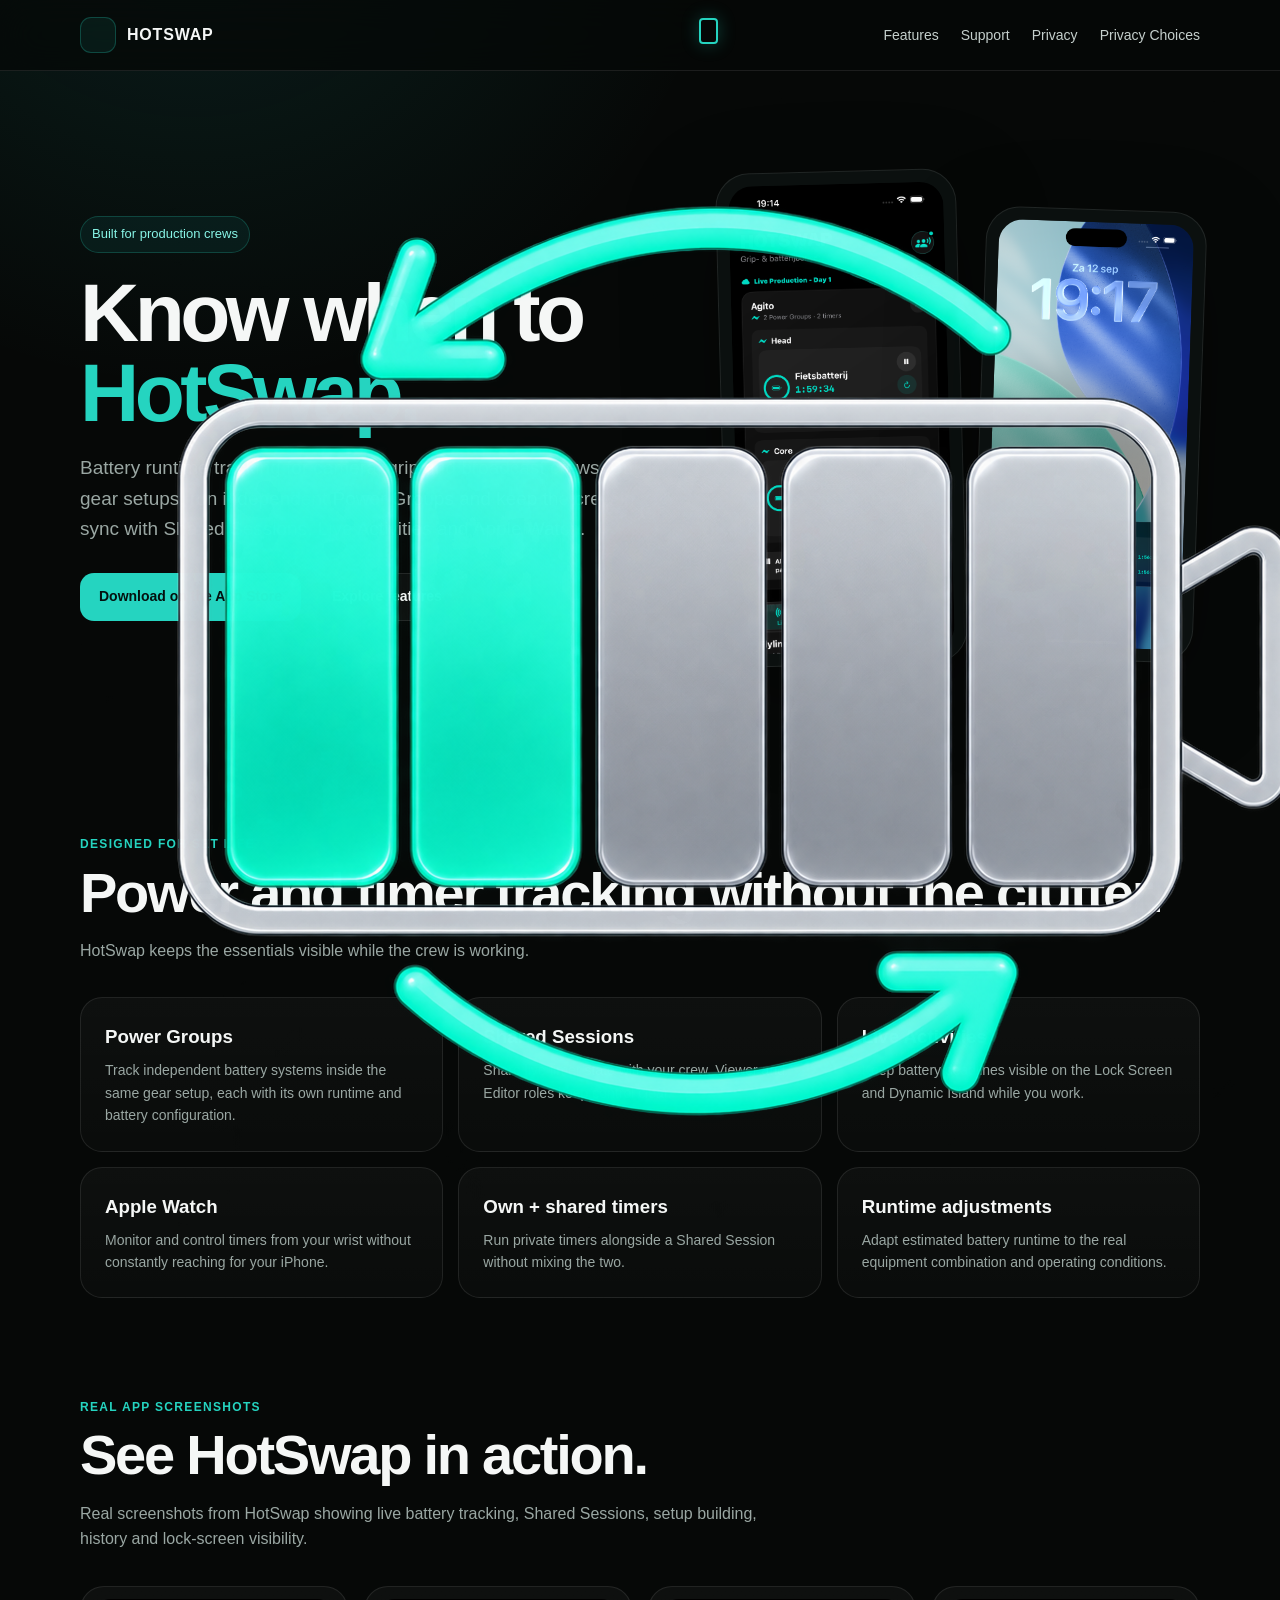
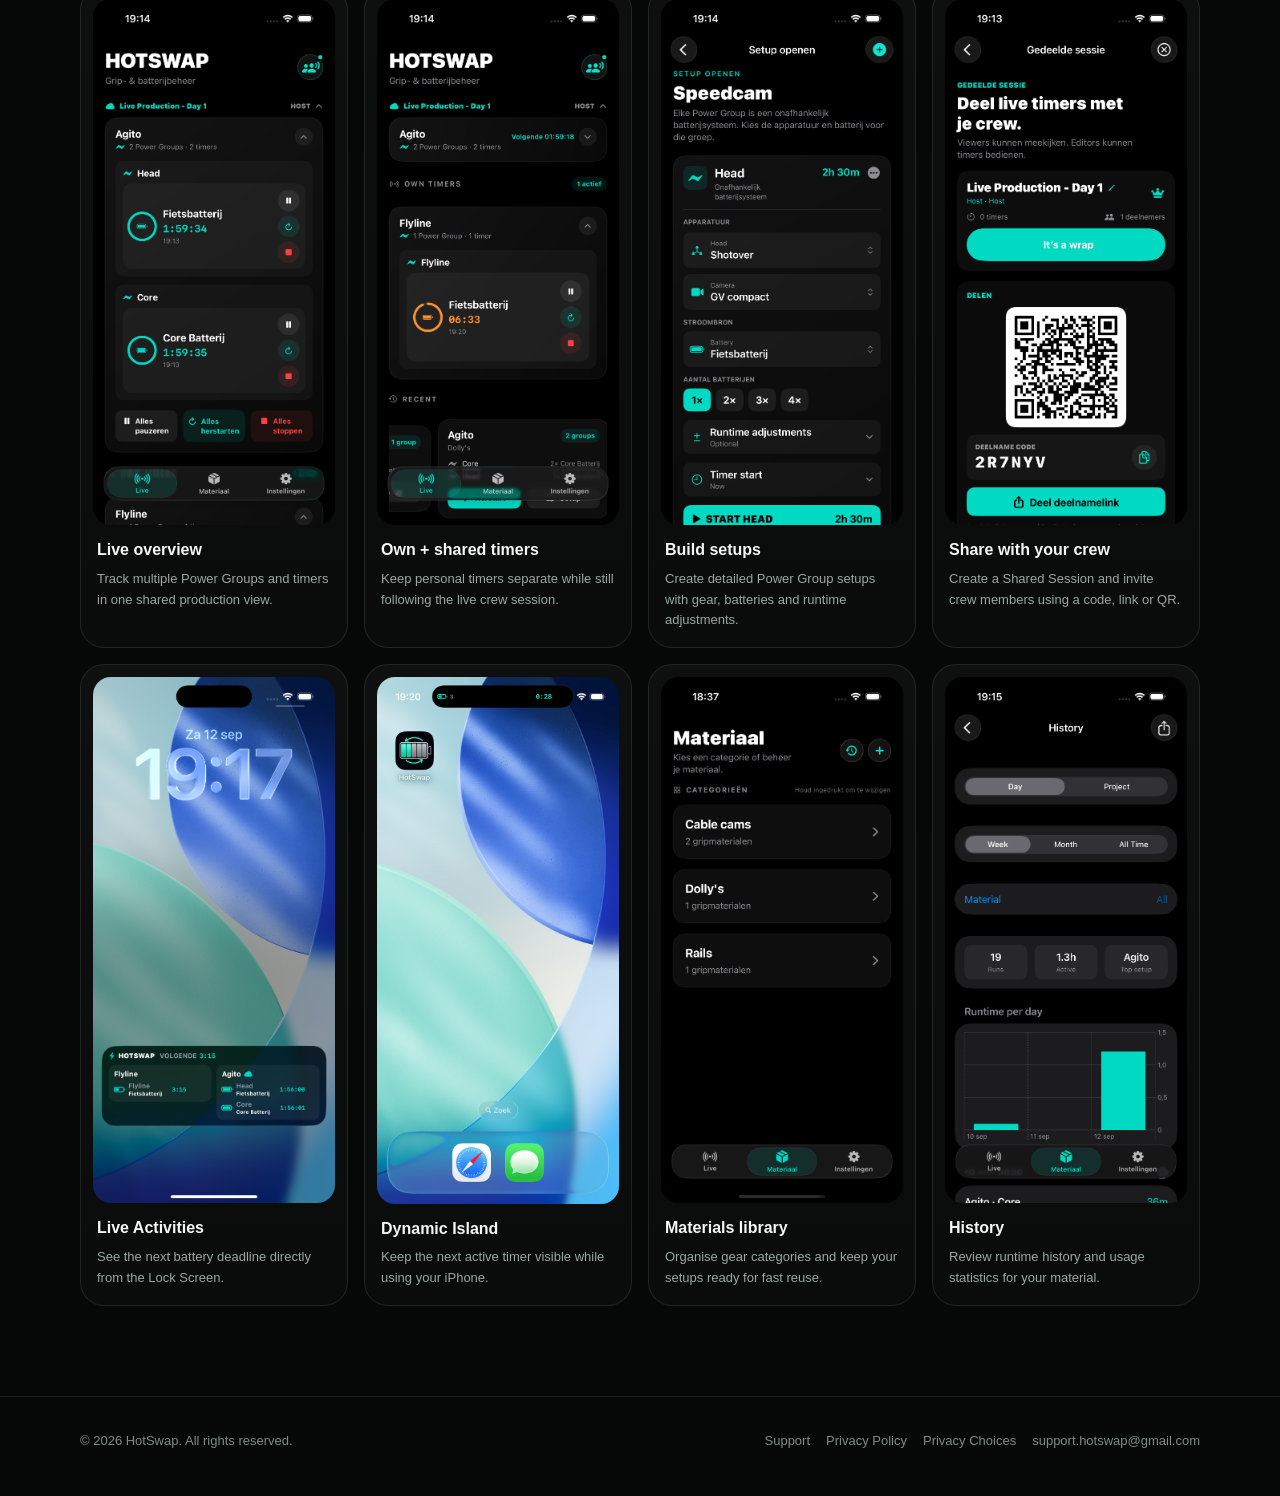
==== index.html @ dcf2066f "Website update" ====
<!doctype html>
<html lang="en"><head>
<meta charset="utf-8"><meta name="viewport" content="width=device-width,initial-scale=1">
<meta name="theme-color" content="#060807">
<meta name="description" content="HotSwap — battery runtime tracking for production crews. Shared Sessions, Live Activities and Apple Watch support.">
<title>HotSwap — Battery runtime tracking for production crews</title>
<link rel="stylesheet" href="styles.css"><script src="config.js"></script>
<link rel="icon" type="image/png" href="hotswap-logo.png">
</head><body>
<div class="navbar"><div class="wrap"><nav>
<a class="brand" href="index.html"><span class="mark"><img src="hotswap-logo.png" alt="HotSwap logo"></span>HOTSWAP</a>
<div class="links">
<a class="hide-sm" href="index.html#features">Features</a>
<a href="support.html">Support</a>
<a href="privacy.html">Privacy</a>
<a class="hide-sm" href="privacy-choices.html">Privacy Choices</a>
</div></nav></div></div>

<main>
<div class="wrap hero">
  <div>
    <span class="tag">Built for production crews</span>
    <h1>Know when to <span class="accent">HotSwap.</span></h1>
    <p class="lead">Battery runtime tracking for camera, grip and broadcast crews. Build gear setups, run independent Power Groups and keep the crew in sync with Shared Sessions, Live Activities and Apple Watch.</p>
    <div class="actions"><a class="btn primary" href="#" data-appstore>Download on the App Store</a>
    <a class="btn secondary" href="#features">Explore features</a></div>
  </div>
  <div class="hero-visual">
  <div class="device-shot tall">
    <img src="live-expanded.png" alt="HotSwap live view screenshot">
  </div>
  <div class="device-shot small">
    <img src="lockscreen-liveactivity.png" alt="HotSwap live activity screenshot">
  </div>
</div>
</div></div>
</div>

<section id="features" class="features"><div class="wrap">
<div class="section-label">Designed for set life</div>
<h2 class="title">Power and timer tracking without the clutter.</h2>
<p class="copy">HotSwap keeps the essentials visible while the crew is working.</p>
<div class="grid">
<div class="card"><h3>Power Groups</h3><p>Track independent battery systems inside the same gear setup, each with its own runtime and battery configuration.</p></div>
<div class="card"><h3>Shared Sessions</h3><p>Share live timer state with your crew. Viewer and Editor roles keep control clear.</p></div>
<div class="card"><h3>Live Activities</h3><p>Keep battery deadlines visible on the Lock Screen and Dynamic Island while you work.</p></div>
<div class="card"><h3>Apple Watch</h3><p>Monitor and control timers from your wrist without constantly reaching for your iPhone.</p></div>
<div class="card"><h3>Own + shared timers</h3><p>Run private timers alongside a Shared Session without mixing the two.</p></div>
<div class="card"><h3>Runtime adjustments</h3><p>Adapt estimated battery runtime to the real equipment combination and operating conditions.</p></div>
</div>
</div></section>
<section class="screens"><div class="wrap">
<div class="section-label">Real app screenshots</div>
<h2 class="title">See HotSwap in action.</h2>
<p class="copy">Real screenshots from HotSwap showing live battery tracking, Shared Sessions, setup building, history and lock-screen visibility.</p>

<div class="shot-grid">
  <div class="shot-card">
    <img src="live-expanded.png" alt="Live production shared session">
    <h3>Live overview</h3>
    <p>Track multiple Power Groups and timers in one shared production view.</p>
  </div>
  <div class="shot-card">
    <img src="live-collapsed-own-timers.png" alt="Own timers and shared timers">
    <h3>Own + shared timers</h3>
    <p>Keep personal timers separate while still following the live crew session.</p>
  </div>
  <div class="shot-card">
    <img src="setup-speedcam.png" alt="Setup builder">
    <h3>Build setups</h3>
    <p>Create detailed Power Group setups with gear, batteries and runtime adjustments.</p>
  </div>
  <div class="shot-card">
    <img src="shared-session-qr.png" alt="Shared Session QR">
    <h3>Share with your crew</h3>
    <p>Create a Shared Session and invite crew members using a code, link or QR.</p>
  </div>
  <div class="shot-card">
    <img src="lockscreen-liveactivity.png" alt="Lock screen live activity">
    <h3>Live Activities</h3>
    <p>See the next battery deadline directly from the Lock Screen.</p>
  </div>
  <div class="shot-card">
    <img src="dynamic-island-home.png" alt="Dynamic Island">
    <h3>Dynamic Island</h3>
    <p>Keep the next active timer visible while using your iPhone.</p>
  </div>
  <div class="shot-card">
    <img src="materials.png" alt="Materials overview">
    <h3>Materials library</h3>
    <p>Organise gear categories and keep your setups ready for fast reuse.</p>
  </div>
  <div class="shot-card">
    <img src="history.png" alt="Runtime history">
    <h3>History</h3>
    <p>Review runtime history and usage statistics for your material.</p>
  </div>
</div>
</div></section>
</main>
<footer><div class="wrap foot">
<div>© 2026 HotSwap. All rights reserved.</div>
<div class="footlinks">
<a href="support.html">Support</a>
<a href="privacy.html">Privacy Policy</a>
<a href="privacy-choices.html">Privacy Choices</a>
<a href="mailto:support.hotswap@gmail.com">support.hotswap@gmail.com</a>
</div></div></footer>
<script src="site.js"></script></body></html>
---- styles.css ----
:root{
  color-scheme:dark;
  --bg:#060807; --card:#101514; --card2:#151c1a; --text:#f5f7f6;
  --muted:#9aa7a3; --line:rgba(255,255,255,.09); --teal:#25d4c0;
  --orange:#ff9c43; --red:#ff5b5b; --max:1120px;
}
*{box-sizing:border-box} html{scroll-behavior:smooth}
body{margin:0;font-family:-apple-system,BlinkMacSystemFont,"SF Pro Display","Segoe UI",sans-serif;
background:radial-gradient(circle at 15% -5%,rgba(37,212,192,.12),transparent 34rem),var(--bg);
color:var(--text);line-height:1.6;-webkit-font-smoothing:antialiased}
a{color:inherit;text-decoration:none}.wrap{width:min(var(--max),calc(100% - 32px));margin:auto}
.navbar{position:sticky;top:0;z-index:10;background:rgba(6,8,7,.76);backdrop-filter:blur(18px);
border-bottom:1px solid var(--line)}
nav{min-height:70px;display:flex;align-items:center;justify-content:space-between;gap:18px}
.brand{font-weight:850;letter-spacing:.05em;display:flex;align-items:center;gap:11px}
.mark{width:36px;height:36px;border:1px solid rgba(37,212,192,.25);border-radius:11px;
display:grid;place-items:center;background:rgba(37,212,192,.08)}
.mark:before{content:"";width:15px;height:22px;border:2px solid var(--teal);border-radius:4px;
box-shadow:0 0 18px rgba(37,212,192,.28)}
.links{display:flex;align-items:center;gap:22px;font-size:14px;color:#c5cfcc}
.links a:hover{color:#fff}.hero{padding:100px 0 80px;display:grid;grid-template-columns:1.1fr .9fr;
gap:56px;align-items:center}.tag{display:inline-flex;padding:7px 11px;border-radius:999px;
border:1px solid rgba(37,212,192,.22);background:rgba(37,212,192,.07);color:#87f4e6;font-size:13px}
h1{font-size:clamp(48px,7vw,82px);line-height:.98;letter-spacing:-.055em;margin:20px 0}
.accent{color:var(--teal)}.lead{color:var(--muted);font-size:19px;max-width:680px}
.actions{display:flex;gap:12px;flex-wrap:wrap;margin-top:28px}.btn{display:inline-flex;align-items:center;
justify-content:center;min-height:48px;padding:0 18px;border-radius:14px;border:1px solid var(--line);
font-weight:750;font-size:14px}.btn.primary{background:var(--teal);color:#04110f;border-color:transparent}
.btn.secondary{background:rgba(255,255,255,.035)}.preview{border:1px solid var(--line);border-radius:34px;
padding:18px;background:#0b100f;box-shadow:0 30px 90px rgba(0,0,0,.35)}
.preview-head{display:flex;justify-content:space-between;align-items:center;margin-bottom:18px}
.preview small{color:var(--muted)}.session{border:1px solid rgba(37,212,192,.22);background:rgba(37,212,192,.07);
padding:12px 14px;border-radius:15px;margin:12px 0}.timer{display:grid;grid-template-columns:44px 1fr auto;
align-items:center;gap:12px;padding:14px;border:1px solid var(--line);border-radius:17px;background:var(--card);
margin-top:10px}.ring{width:42px;height:42px;border-radius:50%;background:conic-gradient(var(--teal) 0 72%,#27302e 72%);
display:grid;place-items:center}.ring:after{content:"";width:32px;height:32px;border-radius:50%;background:#0b100f}
.time{font-variant-numeric:tabular-nums;font-weight:800}.features{padding:90px 0}.section-label{color:var(--teal);
font-size:12px;font-weight:800;letter-spacing:.11em;text-transform:uppercase}.title{font-size:clamp(34px,5vw,56px);
line-height:1.06;letter-spacing:-.04em;margin:8px 0 14px}.copy{color:var(--muted);max-width:700px}
.grid{display:grid;grid-template-columns:repeat(3,1fr);gap:15px;margin-top:34px}.card{padding:24px;
border:1px solid var(--line);border-radius:22px;background:linear-gradient(180deg,rgba(255,255,255,.035),
rgba(255,255,255,.018))}.card h3{margin:0 0 7px}.card p{color:var(--muted);margin:0;font-size:14px}
.legal{padding:72px 0 100px}.legal-header{max-width:800px;margin-bottom:32px}.legal-header h1{font-size:clamp(42px,7vw,68px)}
.legalbox{max-width:900px;border:1px solid var(--line);background:rgba(255,255,255,.025);border-radius:26px;
padding:32px}.legalbox h2{margin-top:34px}.legalbox h2:first-child{margin-top:0}.legalbox h3{margin-top:24px}
.legalbox p,.legalbox li{color:#b5bfbc}.legalbox a{color:var(--teal);text-decoration:underline}
.notice{padding:15px 17px;border:1px solid rgba(37,212,192,.2);background:rgba(37,212,192,.06);
border-radius:14px;color:#cbe9e4}.contact{font-size:18px;font-weight:700;color:var(--teal)}
footer{border-top:1px solid var(--line);padding:34px 0 44px;color:#7f8c88;font-size:13px}
.foot{display:flex;justify-content:space-between;gap:20px;flex-wrap:wrap}.footlinks{display:flex;gap:16px;flex-wrap:wrap}
@media(max-width:820px){.hero{grid-template-columns:1fr;padding-top:60px}.grid{grid-template-columns:1fr}.links a.hide-sm{display:none}}

.hero-visual{
  display:grid;
  grid-template-columns:minmax(240px,280px) minmax(220px,240px);
  gap:16px;
  align-items:start;
}
.device-shot{
  border:1px solid var(--line);
  background:#0b100f;
  border-radius:34px;
  padding:12px;
  box-shadow:0 30px 90px rgba(0,0,0,.35);
}
.device-shot img{
  display:block;
  width:100%;
  border-radius:24px;
}
.device-shot.tall{transform:rotate(-1.5deg)}
.device-shot.small{margin-top:38px; transform:rotate(2deg)}
.screens{padding:10px 0 90px}
.shot-grid{
  display:grid;
  grid-template-columns:repeat(4,1fr);
  gap:16px;
  margin-top:34px;
}
.shot-card{
  border:1px solid var(--line);
  border-radius:24px;
  padding:12px;
  background:linear-gradient(180deg,rgba(255,255,255,.035),rgba(255,255,255,.018));
}
.shot-card img{
  width:100%;
  display:block;
  border-radius:18px;
}
.shot-card h3{margin:12px 4px 6px;font-size:16px}
.shot-card p{margin:0 4px 4px;color:var(--muted);font-size:13px}
@media(max-width:980px){.shot-grid{grid-template-columns:repeat(2,1fr)}}
@media(max-width:820px){.hero-visual{grid-template-columns:1fr 1fr}}
@media(max-width:640px){
  .hero-visual{grid-template-columns:1fr}
  .device-shot.small{margin-top:0;transform:none}
  .device-shot.tall{transform:none}
  .shot-grid{grid-template-columns:1fr}
}
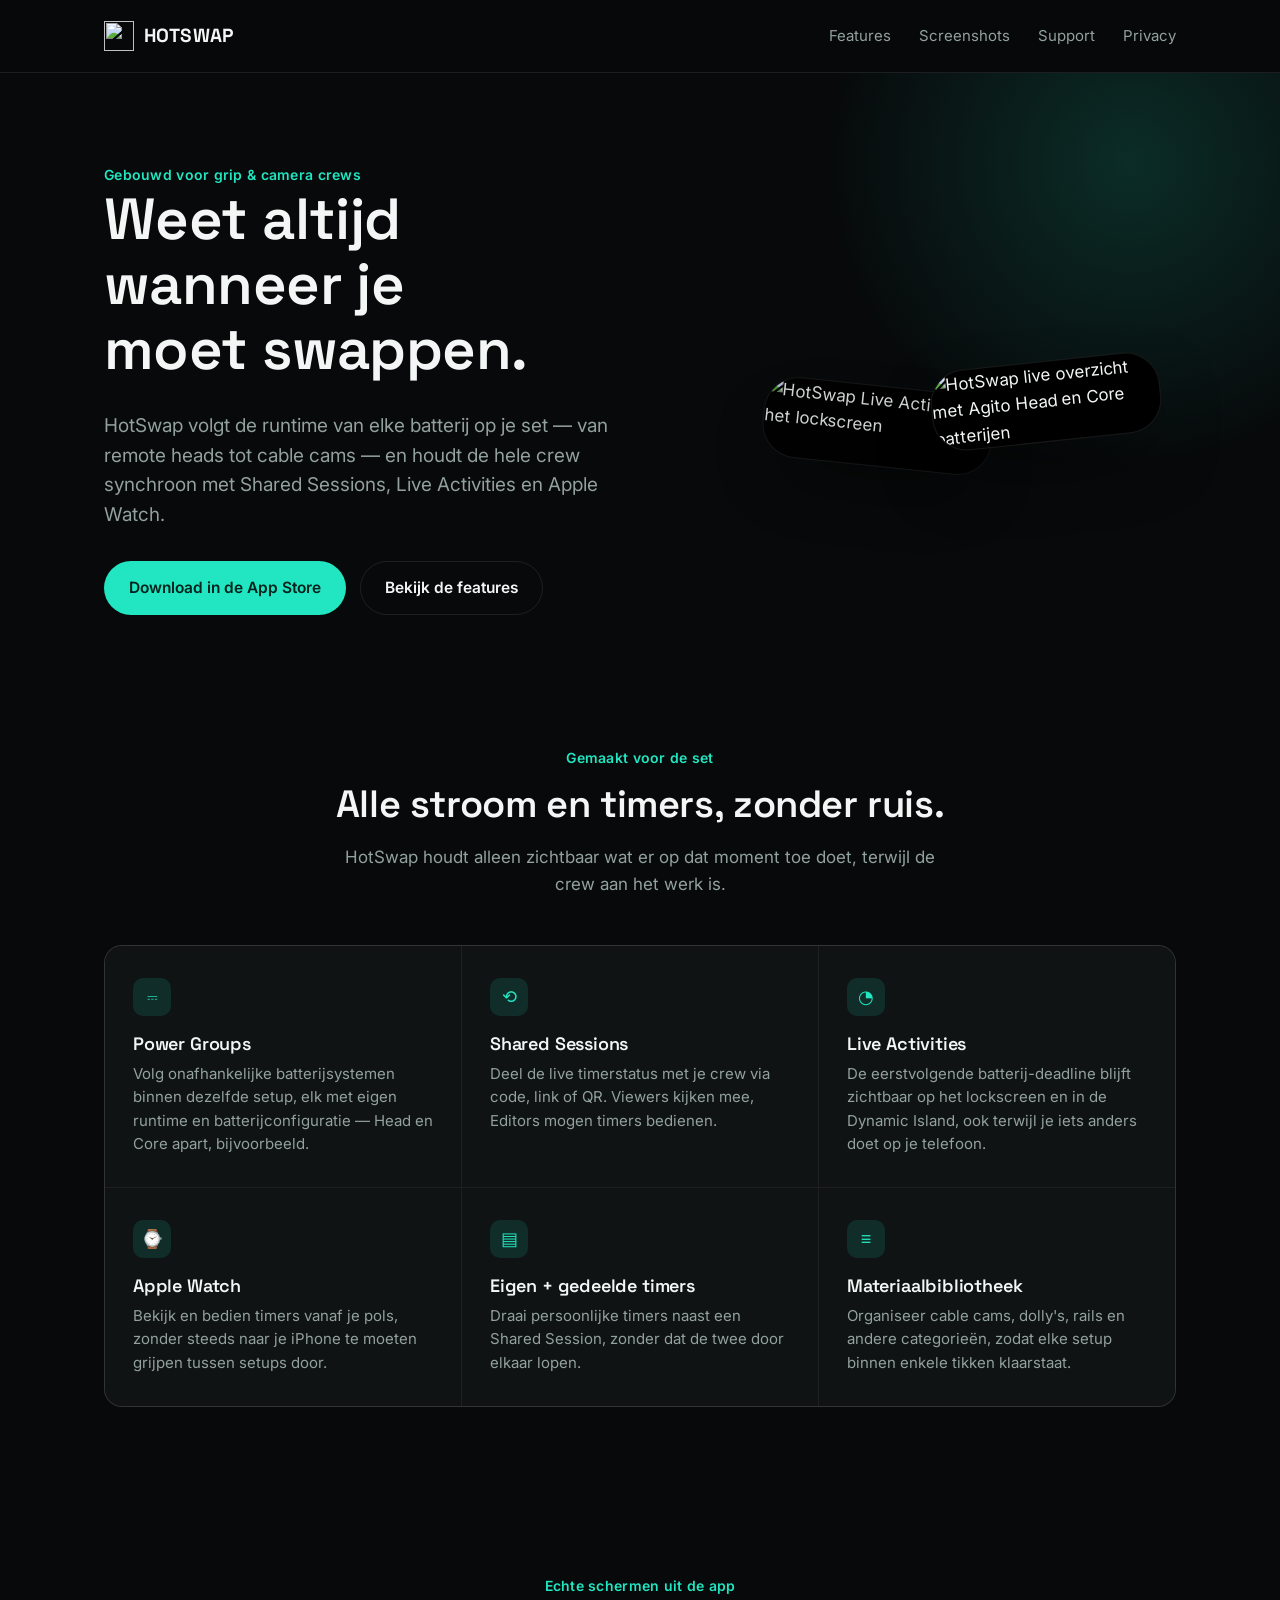
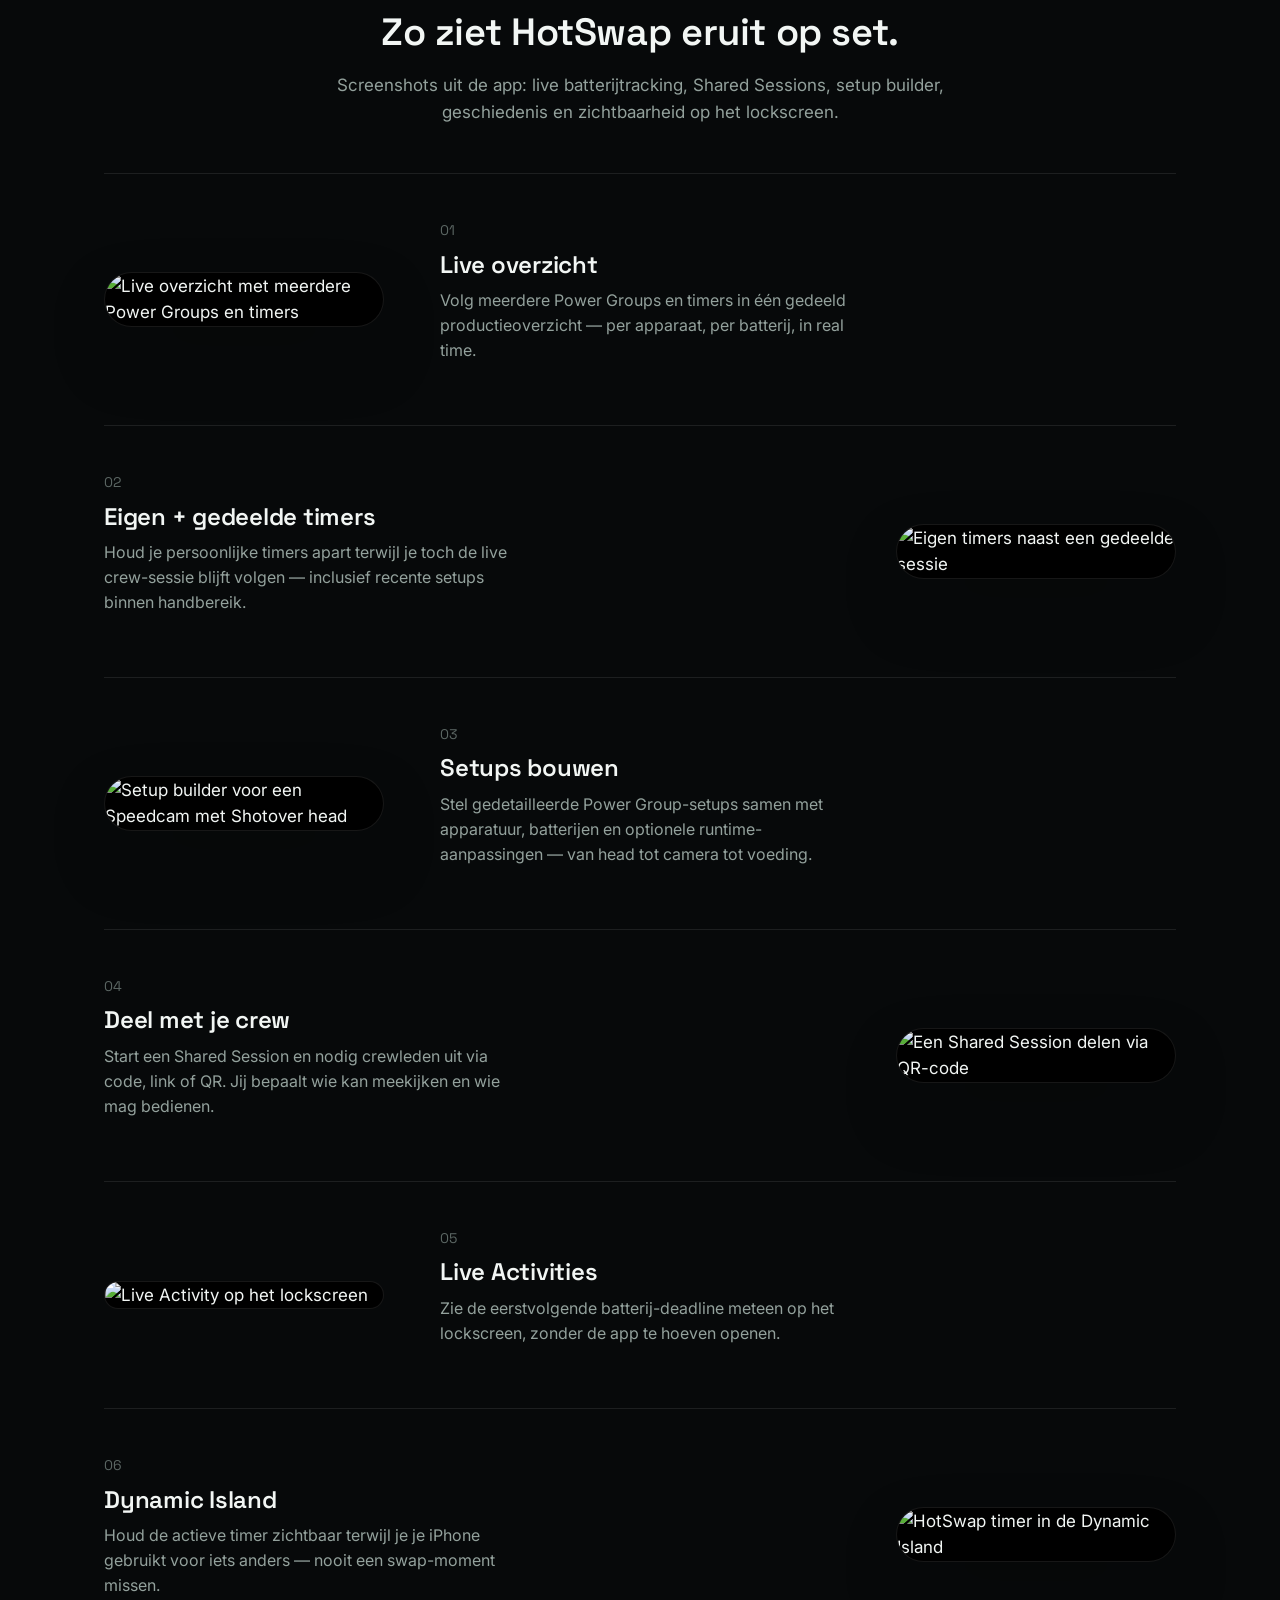
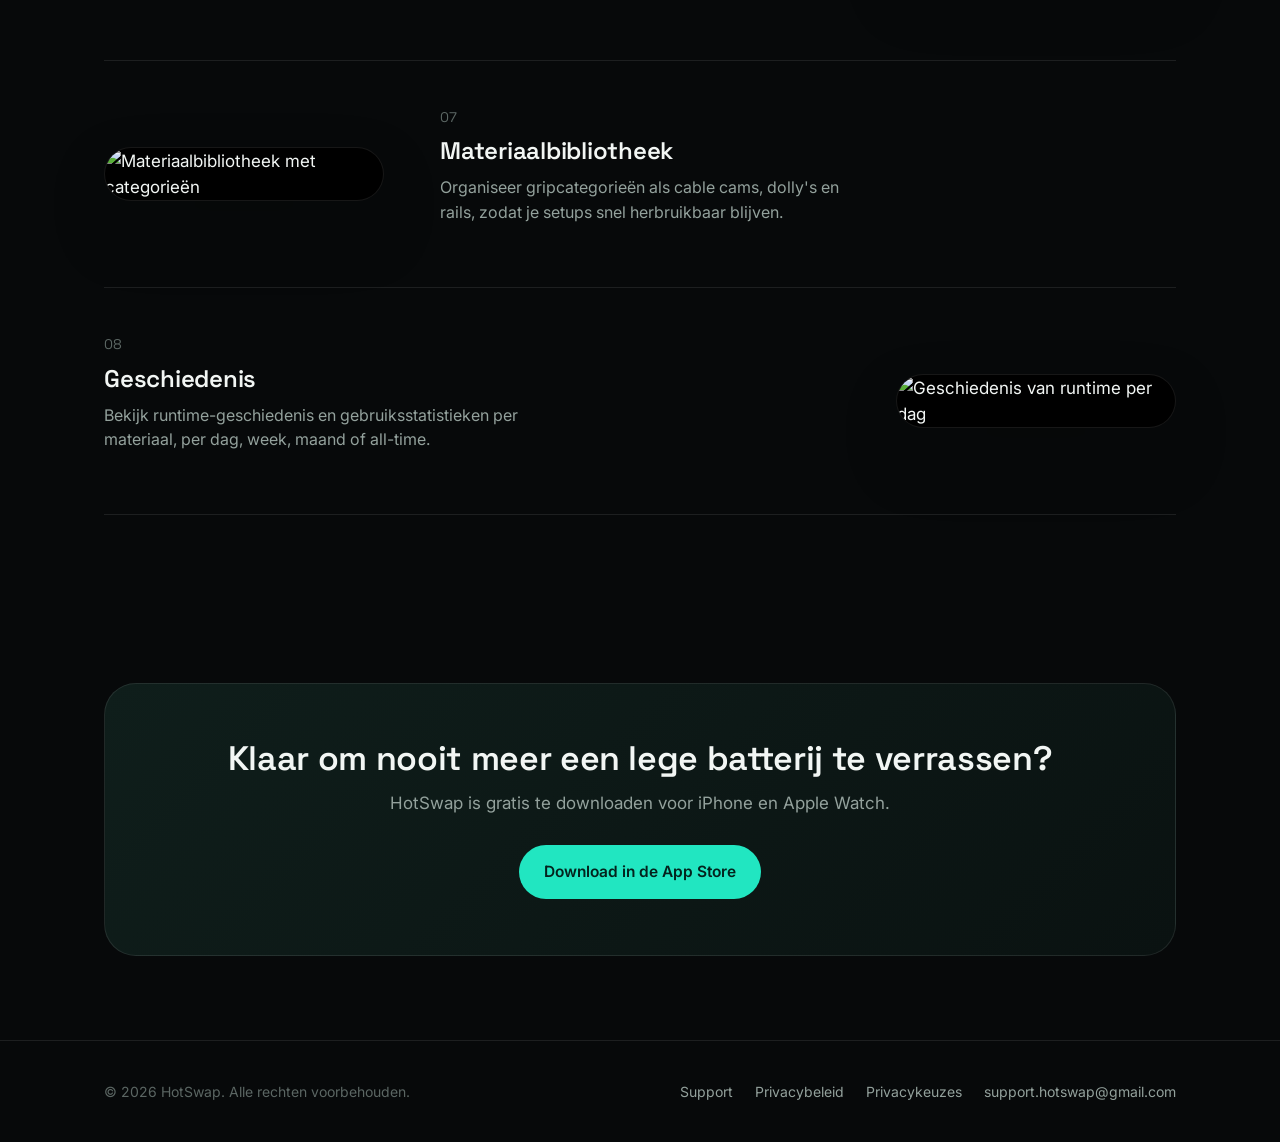
==== commit 7b5667f3: "Update website" ====
--- a/index.html
+++ b/index.html
@@ -1,109 +1,212 @@
 <!doctype html>
-<html lang="en"><head>
-<meta charset="utf-8"><meta name="viewport" content="width=device-width,initial-scale=1">
-<meta name="theme-color" content="#060807">
-<meta name="description" content="HotSwap — battery runtime tracking for production crews. Shared Sessions, Live Activities and Apple Watch support.">
-<title>HotSwap — Battery runtime tracking for production crews</title>
-<link rel="stylesheet" href="styles.css"><script src="config.js"></script>
-<link rel="icon" type="image/png" href="hotswap-logo.png">
-</head><body>
-<div class="navbar"><div class="wrap"><nav>
-<a class="brand" href="index.html"><span class="mark"><img src="hotswap-logo.png" alt="HotSwap logo"></span>HOTSWAP</a>
-<div class="links">
-<a class="hide-sm" href="index.html#features">Features</a>
-<a href="support.html">Support</a>
-<a href="privacy.html">Privacy</a>
-<a class="hide-sm" href="privacy-choices.html">Privacy Choices</a>
-</div></nav></div></div>
-
-<main>
-<div class="wrap hero">
-  <div>
-    <span class="tag">Built for production crews</span>
-    <h1>Know when to <span class="accent">HotSwap.</span></h1>
-    <p class="lead">Battery runtime tracking for camera, grip and broadcast crews. Build gear setups, run independent Power Groups and keep the crew in sync with Shared Sessions, Live Activities and Apple Watch.</p>
-    <div class="actions"><a class="btn primary" href="#" data-appstore>Download on the App Store</a>
-    <a class="btn secondary" href="#features">Explore features</a></div>
-  </div>
-  <div class="hero-visual">
-  <div class="device-shot tall">
-    <img src="live-expanded.png" alt="HotSwap live view screenshot">
-  </div>
-  <div class="device-shot small">
-    <img src="lockscreen-liveactivity.png" alt="HotSwap live activity screenshot">
-  </div>
-</div>
-</div></div>
-</div>
-
-<section id="features" class="features"><div class="wrap">
-<div class="section-label">Designed for set life</div>
-<h2 class="title">Power and timer tracking without the clutter.</h2>
-<p class="copy">HotSwap keeps the essentials visible while the crew is working.</p>
-<div class="grid">
-<div class="card"><h3>Power Groups</h3><p>Track independent battery systems inside the same gear setup, each with its own runtime and battery configuration.</p></div>
-<div class="card"><h3>Shared Sessions</h3><p>Share live timer state with your crew. Viewer and Editor roles keep control clear.</p></div>
-<div class="card"><h3>Live Activities</h3><p>Keep battery deadlines visible on the Lock Screen and Dynamic Island while you work.</p></div>
-<div class="card"><h3>Apple Watch</h3><p>Monitor and control timers from your wrist without constantly reaching for your iPhone.</p></div>
-<div class="card"><h3>Own + shared timers</h3><p>Run private timers alongside a Shared Session without mixing the two.</p></div>
-<div class="card"><h3>Runtime adjustments</h3><p>Adapt estimated battery runtime to the real equipment combination and operating conditions.</p></div>
-</div>
-</div></section>
-<section class="screens"><div class="wrap">
-<div class="section-label">Real app screenshots</div>
-<h2 class="title">See HotSwap in action.</h2>
-<p class="copy">Real screenshots from HotSwap showing live battery tracking, Shared Sessions, setup building, history and lock-screen visibility.</p>
-
-<div class="shot-grid">
-  <div class="shot-card">
-    <img src="live-expanded.png" alt="Live production shared session">
-    <h3>Live overview</h3>
-    <p>Track multiple Power Groups and timers in one shared production view.</p>
-  </div>
-  <div class="shot-card">
-    <img src="live-collapsed-own-timers.png" alt="Own timers and shared timers">
-    <h3>Own + shared timers</h3>
-    <p>Keep personal timers separate while still following the live crew session.</p>
-  </div>
-  <div class="shot-card">
-    <img src="setup-speedcam.png" alt="Setup builder">
-    <h3>Build setups</h3>
-    <p>Create detailed Power Group setups with gear, batteries and runtime adjustments.</p>
-  </div>
-  <div class="shot-card">
-    <img src="shared-session-qr.png" alt="Shared Session QR">
-    <h3>Share with your crew</h3>
-    <p>Create a Shared Session and invite crew members using a code, link or QR.</p>
-  </div>
-  <div class="shot-card">
-    <img src="lockscreen-liveactivity.png" alt="Lock screen live activity">
-    <h3>Live Activities</h3>
-    <p>See the next battery deadline directly from the Lock Screen.</p>
-  </div>
-  <div class="shot-card">
-    <img src="dynamic-island-home.png" alt="Dynamic Island">
-    <h3>Dynamic Island</h3>
-    <p>Keep the next active timer visible while using your iPhone.</p>
-  </div>
-  <div class="shot-card">
-    <img src="materials.png" alt="Materials overview">
-    <h3>Materials library</h3>
-    <p>Organise gear categories and keep your setups ready for fast reuse.</p>
-  </div>
-  <div class="shot-card">
-    <img src="history.png" alt="Runtime history">
-    <h3>History</h3>
-    <p>Review runtime history and usage statistics for your material.</p>
-  </div>
-</div>
-</div></section>
-</main>
-<footer><div class="wrap foot">
-<div>© 2026 HotSwap. All rights reserved.</div>
-<div class="footlinks">
-<a href="support.html">Support</a>
-<a href="privacy.html">Privacy Policy</a>
-<a href="privacy-choices.html">Privacy Choices</a>
-<a href="mailto:support.hotswap@gmail.com">support.hotswap@gmail.com</a>
-</div></div></footer>
-<script src="site.js"></script></body></html>
+<html lang="nl">
+<head>
+<meta charset="utf-8">
+<meta name="viewport" content="width=device-width, initial-scale=1">
+<title>HotSwap — Batterij- en timerbeheer voor grip &amp; camera crews</title>
+<meta name="description" content="HotSwap houdt batterijruntimes en countdown-timers van je grip- en camera-materiaal bij, deelt live status met de crew en toont deadlines op lockscreen en Dynamic Island.">
+<meta name="theme-color" content="#07090a">
+<link rel="icon" href="img/favicon.png">
+<link rel="stylesheet" href="styles.css">
+<link rel="preconnect" href="https://fonts.googleapis.com">
+<link rel="preconnect" href="https://fonts.gstatic.com" crossorigin>
+<link href="https://fonts.googleapis.com/css2?family=Inter:wght@400;500;600;700&family=Space+Grotesk:wght@500;600;700&display=swap" rel="stylesheet">
+</head>
+<body>
+
+<nav class="nav">
+  <div class="wrap">
+    <a class="brand" href="index.html"><img src="img/logo-mark.png" alt=""> HOTSWAP</a>
+    <button class="nav-toggle" aria-label="Menu" onclick="document.querySelector('.nav-links').classList.toggle('open')">☰</button>
+    <div class="nav-links">
+      <a href="index.html#features">Features</a>
+      <a href="index.html#screenshots">Screenshots</a>
+      <a href="support.html">Support</a>
+      <a href="privacy.html">Privacy</a>
+    </div>
+  </div>
+</nav>
+
+<header class="hero">
+  <div class="wrap hero-grid">
+    <div>
+      <span class="eyebrow">Gebouwd voor grip &amp; camera crews</span>
+      <h1>Weet altijd wanneer je moet swappen.</h1>
+      <p class="lead">HotSwap volgt de runtime van elke batterij op je set — van remote heads tot cable cams — en houdt de hele crew synchroon met Shared Sessions, Live Activities en Apple Watch.</p>
+      <div class="cta-row">
+        <a class="btn btn-primary" href="#">Download in de App Store</a>
+        <a class="btn btn-ghost" href="#features">Bekijk de features</a>
+      </div>
+    </div>
+    <div class="hero-shots">
+      <div class="phone phone--back"><img src="img/lockscreen-liveactivity.png" alt="HotSwap Live Activity op het lockscreen"></div>
+      <div class="phone phone--front"><img src="img/live-view.png" alt="HotSwap live overzicht met Agito Head en Core batterijen"></div>
+    </div>
+  </div>
+</header>
+
+<section id="features">
+  <div class="wrap">
+    <div class="section-head">
+      <span class="eyebrow">Gemaakt voor de set</span>
+      <h2>Alle stroom en timers, zonder ruis.</h2>
+      <p>HotSwap houdt alleen zichtbaar wat er op dat moment toe doet, terwijl de crew aan het werk is.</p>
+    </div>
+
+    <div class="features-grid">
+      <div class="feature">
+        <div class="feature-icon">⎓</div>
+        <h3>Power Groups</h3>
+        <p>Volg onafhankelijke batterijsystemen binnen dezelfde setup, elk met eigen runtime en batterijconfiguratie — Head en Core apart, bijvoorbeeld.</p>
+      </div>
+      <div class="feature">
+        <div class="feature-icon">⟲</div>
+        <h3>Shared Sessions</h3>
+        <p>Deel de live timerstatus met je crew via code, link of QR. Viewers kijken mee, Editors mogen timers bedienen.</p>
+      </div>
+      <div class="feature">
+        <div class="feature-icon">◔</div>
+        <h3>Live Activities</h3>
+        <p>De eerstvolgende batterij-deadline blijft zichtbaar op het lockscreen en in de Dynamic Island, ook terwijl je iets anders doet op je telefoon.</p>
+      </div>
+      <div class="feature">
+        <div class="feature-icon">⌚</div>
+        <h3>Apple Watch</h3>
+        <p>Bekijk en bedien timers vanaf je pols, zonder steeds naar je iPhone te moeten grijpen tussen setups door.</p>
+      </div>
+      <div class="feature">
+        <div class="feature-icon">▤</div>
+        <h3>Eigen + gedeelde timers</h3>
+        <p>Draai persoonlijke timers naast een Shared Session, zonder dat de twee door elkaar lopen.</p>
+      </div>
+      <div class="feature">
+        <div class="feature-icon">≡</div>
+        <h3>Materiaalbibliotheek</h3>
+        <p>Organiseer cable cams, dolly's, rails en andere categorieën, zodat elke setup binnen enkele tikken klaarstaat.</p>
+      </div>
+    </div>
+  </div>
+</section>
+
+<section id="screenshots">
+  <div class="wrap">
+    <div class="section-head">
+      <span class="eyebrow">Echte schermen uit de app</span>
+      <h2>Zo ziet HotSwap eruit op set.</h2>
+      <p>Screenshots uit de app: live batterijtracking, Shared Sessions, setup builder, geschiedenis en zichtbaarheid op het lockscreen.</p>
+    </div>
+
+    <div class="showcase-row">
+      <div class="showcase-shot">
+        <div class="phone"><img src="img/live-view.png" alt="Live overzicht met meerdere Power Groups en timers"></div>
+      </div>
+      <div class="showcase-copy">
+        <div class="index">01</div>
+        <h3>Live overzicht</h3>
+        <p>Volg meerdere Power Groups en timers in één gedeeld productieoverzicht — per apparaat, per batterij, in real time.</p>
+      </div>
+    </div>
+
+    <div class="showcase-row reverse">
+      <div class="showcase-shot">
+        <div class="phone"><img src="img/own-timers.png" alt="Eigen timers naast een gedeelde sessie"></div>
+      </div>
+      <div class="showcase-copy">
+        <div class="index">02</div>
+        <h3>Eigen + gedeelde timers</h3>
+        <p>Houd je persoonlijke timers apart terwijl je toch de live crew-sessie blijft volgen — inclusief recente setups binnen handbereik.</p>
+      </div>
+    </div>
+
+    <div class="showcase-row">
+      <div class="showcase-shot">
+        <div class="phone"><img src="img/setup-speedcam.png" alt="Setup builder voor een Speedcam met Shotover head"></div>
+      </div>
+      <div class="showcase-copy">
+        <div class="index">03</div>
+        <h3>Setups bouwen</h3>
+        <p>Stel gedetailleerde Power Group-setups samen met apparatuur, batterijen en optionele runtime-aanpassingen — van head tot camera tot voeding.</p>
+      </div>
+    </div>
+
+    <div class="showcase-row reverse">
+      <div class="showcase-shot">
+        <div class="phone"><img src="img/shared-session-qr.png" alt="Een Shared Session delen via QR-code"></div>
+      </div>
+      <div class="showcase-copy">
+        <div class="index">04</div>
+        <h3>Deel met je crew</h3>
+        <p>Start een Shared Session en nodig crewleden uit via code, link of QR. Jij bepaalt wie kan meekijken en wie mag bedienen.</p>
+      </div>
+    </div>
+
+    <div class="showcase-row">
+      <div class="showcase-shot">
+        <div class="phone"><img src="img/lockscreen-liveactivity.png" alt="Live Activity op het lockscreen"></div>
+      </div>
+      <div class="showcase-copy">
+        <div class="index">05</div>
+        <h3>Live Activities</h3>
+        <p>Zie de eerstvolgende batterij-deadline meteen op het lockscreen, zonder de app te hoeven openen.</p>
+      </div>
+    </div>
+
+    <div class="showcase-row reverse">
+      <div class="showcase-shot">
+        <div class="phone"><img src="img/dynamic-island.png" alt="HotSwap timer in de Dynamic Island"></div>
+      </div>
+      <div class="showcase-copy">
+        <div class="index">06</div>
+        <h3>Dynamic Island</h3>
+        <p>Houd de actieve timer zichtbaar terwijl je je iPhone gebruikt voor iets anders — nooit een swap-moment missen.</p>
+      </div>
+    </div>
+
+    <div class="showcase-row">
+      <div class="showcase-shot">
+        <div class="phone"><img src="img/materials.png" alt="Materiaalbibliotheek met categorieën"></div>
+      </div>
+      <div class="showcase-copy">
+        <div class="index">07</div>
+        <h3>Materiaalbibliotheek</h3>
+        <p>Organiseer gripcategorieën als cable cams, dolly's en rails, zodat je setups snel herbruikbaar blijven.</p>
+      </div>
+    </div>
+
+    <div class="showcase-row reverse">
+      <div class="showcase-shot">
+        <div class="phone"><img src="img/history.png" alt="Geschiedenis van runtime per dag"></div>
+      </div>
+      <div class="showcase-copy">
+        <div class="index">08</div>
+        <h3>Geschiedenis</h3>
+        <p>Bekijk runtime-geschiedenis en gebruiksstatistieken per materiaal, per dag, week, maand of all-time.</p>
+      </div>
+    </div>
+  </div>
+</section>
+
+<section>
+  <div class="wrap">
+    <div class="cta-band">
+      <h2>Klaar om nooit meer een lege batterij te verrassen?</h2>
+      <p>HotSwap is gratis te downloaden voor iPhone en Apple Watch.</p>
+      <a class="btn btn-primary" href="#">Download in de App Store</a>
+    </div>
+  </div>
+</section>
+
+<footer>
+  <div class="wrap">
+    <div class="copyright">© 2026 HotSwap. Alle rechten voorbehouden.</div>
+    <div class="foot-links">
+      <a href="support.html">Support</a>
+      <a href="privacy.html">Privacybeleid</a>
+      <a href="privacy-choices.html">Privacykeuzes</a>
+      <a href="mailto:support.hotswap@gmail.com">support.hotswap@gmail.com</a>
+    </div>
+  </div>
+</footer>
+
+</body>
+</html>
--- a/styles.css
+++ b/styles.css
@@ -1,100 +1,430 @@
-:root{
-  color-scheme:dark;
-  --bg:#060807; --card:#101514; --card2:#151c1a; --text:#f5f7f6;
-  --muted:#9aa7a3; --line:rgba(255,255,255,.09); --teal:#25d4c0;
-  --orange:#ff9c43; --red:#ff5b5b; --max:1120px;
-}
-*{box-sizing:border-box} html{scroll-behavior:smooth}
-body{margin:0;font-family:-apple-system,BlinkMacSystemFont,"SF Pro Display","Segoe UI",sans-serif;
-background:radial-gradient(circle at 15% -5%,rgba(37,212,192,.12),transparent 34rem),var(--bg);
-color:var(--text);line-height:1.6;-webkit-font-smoothing:antialiased}
-a{color:inherit;text-decoration:none}.wrap{width:min(var(--max),calc(100% - 32px));margin:auto}
-.navbar{position:sticky;top:0;z-index:10;background:rgba(6,8,7,.76);backdrop-filter:blur(18px);
-border-bottom:1px solid var(--line)}
-nav{min-height:70px;display:flex;align-items:center;justify-content:space-between;gap:18px}
-.brand{font-weight:850;letter-spacing:.05em;display:flex;align-items:center;gap:11px}
-.mark{width:36px;height:36px;border:1px solid rgba(37,212,192,.25);border-radius:11px;
-display:grid;place-items:center;background:rgba(37,212,192,.08)}
-.mark:before{content:"";width:15px;height:22px;border:2px solid var(--teal);border-radius:4px;
-box-shadow:0 0 18px rgba(37,212,192,.28)}
-.links{display:flex;align-items:center;gap:22px;font-size:14px;color:#c5cfcc}
-.links a:hover{color:#fff}.hero{padding:100px 0 80px;display:grid;grid-template-columns:1.1fr .9fr;
-gap:56px;align-items:center}.tag{display:inline-flex;padding:7px 11px;border-radius:999px;
-border:1px solid rgba(37,212,192,.22);background:rgba(37,212,192,.07);color:#87f4e6;font-size:13px}
-h1{font-size:clamp(48px,7vw,82px);line-height:.98;letter-spacing:-.055em;margin:20px 0}
-.accent{color:var(--teal)}.lead{color:var(--muted);font-size:19px;max-width:680px}
-.actions{display:flex;gap:12px;flex-wrap:wrap;margin-top:28px}.btn{display:inline-flex;align-items:center;
-justify-content:center;min-height:48px;padding:0 18px;border-radius:14px;border:1px solid var(--line);
-font-weight:750;font-size:14px}.btn.primary{background:var(--teal);color:#04110f;border-color:transparent}
-.btn.secondary{background:rgba(255,255,255,.035)}.preview{border:1px solid var(--line);border-radius:34px;
-padding:18px;background:#0b100f;box-shadow:0 30px 90px rgba(0,0,0,.35)}
-.preview-head{display:flex;justify-content:space-between;align-items:center;margin-bottom:18px}
-.preview small{color:var(--muted)}.session{border:1px solid rgba(37,212,192,.22);background:rgba(37,212,192,.07);
-padding:12px 14px;border-radius:15px;margin:12px 0}.timer{display:grid;grid-template-columns:44px 1fr auto;
-align-items:center;gap:12px;padding:14px;border:1px solid var(--line);border-radius:17px;background:var(--card);
-margin-top:10px}.ring{width:42px;height:42px;border-radius:50%;background:conic-gradient(var(--teal) 0 72%,#27302e 72%);
-display:grid;place-items:center}.ring:after{content:"";width:32px;height:32px;border-radius:50%;background:#0b100f}
-.time{font-variant-numeric:tabular-nums;font-weight:800}.features{padding:90px 0}.section-label{color:var(--teal);
-font-size:12px;font-weight:800;letter-spacing:.11em;text-transform:uppercase}.title{font-size:clamp(34px,5vw,56px);
-line-height:1.06;letter-spacing:-.04em;margin:8px 0 14px}.copy{color:var(--muted);max-width:700px}
-.grid{display:grid;grid-template-columns:repeat(3,1fr);gap:15px;margin-top:34px}.card{padding:24px;
-border:1px solid var(--line);border-radius:22px;background:linear-gradient(180deg,rgba(255,255,255,.035),
-rgba(255,255,255,.018))}.card h3{margin:0 0 7px}.card p{color:var(--muted);margin:0;font-size:14px}
-.legal{padding:72px 0 100px}.legal-header{max-width:800px;margin-bottom:32px}.legal-header h1{font-size:clamp(42px,7vw,68px)}
-.legalbox{max-width:900px;border:1px solid var(--line);background:rgba(255,255,255,.025);border-radius:26px;
-padding:32px}.legalbox h2{margin-top:34px}.legalbox h2:first-child{margin-top:0}.legalbox h3{margin-top:24px}
-.legalbox p,.legalbox li{color:#b5bfbc}.legalbox a{color:var(--teal);text-decoration:underline}
-.notice{padding:15px 17px;border:1px solid rgba(37,212,192,.2);background:rgba(37,212,192,.06);
-border-radius:14px;color:#cbe9e4}.contact{font-size:18px;font-weight:700;color:var(--teal)}
-footer{border-top:1px solid var(--line);padding:34px 0 44px;color:#7f8c88;font-size:13px}
-.foot{display:flex;justify-content:space-between;gap:20px;flex-wrap:wrap}.footlinks{display:flex;gap:16px;flex-wrap:wrap}
-@media(max-width:820px){.hero{grid-template-columns:1fr;padding-top:60px}.grid{grid-template-columns:1fr}.links a.hide-sm{display:none}}
-
-.hero-visual{
-  display:grid;
-  grid-template-columns:minmax(240px,280px) minmax(220px,240px);
-  gap:16px;
-  align-items:start;
-}
-.device-shot{
-  border:1px solid var(--line);
-  background:#0b100f;
-  border-radius:34px;
-  padding:12px;
-  box-shadow:0 30px 90px rgba(0,0,0,.35);
-}
-.device-shot img{
-  display:block;
-  width:100%;
-  border-radius:24px;
-}
-.device-shot.tall{transform:rotate(-1.5deg)}
-.device-shot.small{margin-top:38px; transform:rotate(2deg)}
-.screens{padding:10px 0 90px}
-.shot-grid{
-  display:grid;
-  grid-template-columns:repeat(4,1fr);
-  gap:16px;
-  margin-top:34px;
-}
-.shot-card{
-  border:1px solid var(--line);
-  border-radius:24px;
-  padding:12px;
-  background:linear-gradient(180deg,rgba(255,255,255,.035),rgba(255,255,255,.018));
-}
-.shot-card img{
-  width:100%;
-  display:block;
-  border-radius:18px;
-}
-.shot-card h3{margin:12px 4px 6px;font-size:16px}
-.shot-card p{margin:0 4px 4px;color:var(--muted);font-size:13px}
-@media(max-width:980px){.shot-grid{grid-template-columns:repeat(2,1fr)}}
-@media(max-width:820px){.hero-visual{grid-template-columns:1fr 1fr}}
-@media(max-width:640px){
-  .hero-visual{grid-template-columns:1fr}
-  .device-shot.small{margin-top:0;transform:none}
-  .device-shot.tall{transform:none}
-  .shot-grid{grid-template-columns:1fr}
-}
+/* HotSwap — marketing & support site */
+
+:root {
+  --bg: #07090a;
+  --bg-raised: #0f1313;
+  --surface: #131a19;
+  --border: rgba(255, 255, 255, 0.09);
+  --teal: #21e6c1;
+  --teal-dim: #158f79;
+  --text: #f2f6f4;
+  --text-muted: #93a19c;
+  --text-faint: #5b6663;
+  --radius-sm: 10px;
+  --radius-md: 18px;
+  --radius-lg: 32px;
+  --max: 1120px;
+}
+
+* { box-sizing: border-box; }
+
+html {
+  scroll-behavior: smooth;
+}
+
+body {
+  margin: 0;
+  background: var(--bg);
+  color: var(--text);
+  font-family: "Inter", -apple-system, BlinkMacSystemFont, "Segoe UI", Roboto, sans-serif;
+  font-size: 17px;
+  line-height: 1.55;
+  -webkit-font-smoothing: antialiased;
+}
+
+h1, h2, h3, h4 {
+  font-family: "Space Grotesk", "Inter", sans-serif;
+  font-weight: 600;
+  line-height: 1.12;
+  margin: 0 0 0.5em;
+  letter-spacing: -0.01em;
+}
+
+p { margin: 0 0 1em; color: var(--text-muted); }
+
+a { color: var(--teal); text-decoration: none; }
+a:hover { text-decoration: underline; }
+
+img { max-width: 100%; display: block; }
+
+.wrap {
+  max-width: var(--max);
+  margin: 0 auto;
+  padding: 0 24px;
+}
+
+/* ---------- Nav ---------- */
+
+.nav {
+  position: sticky;
+  top: 0;
+  z-index: 40;
+  background: rgba(7, 9, 10, 0.86);
+  backdrop-filter: blur(14px);
+  border-bottom: 1px solid var(--border);
+}
+
+.nav .wrap {
+  display: flex;
+  align-items: center;
+  justify-content: space-between;
+  height: 72px;
+}
+
+.brand {
+  display: flex;
+  align-items: center;
+  gap: 10px;
+  font-family: "Space Grotesk", sans-serif;
+  font-weight: 700;
+  font-size: 19px;
+  letter-spacing: 0.02em;
+  color: var(--text);
+}
+
+.brand img { width: 30px; height: 30px; }
+.brand:hover { text-decoration: none; }
+
+.nav-links {
+  display: flex;
+  gap: 28px;
+  font-size: 15px;
+  color: var(--text-muted);
+}
+
+.nav-links a { color: var(--text-muted); }
+.nav-links a:hover, .nav-links a.active { color: var(--text); text-decoration: none; }
+
+.nav-toggle { display: none; }
+
+@media (max-width: 720px) {
+  .nav-links {
+    position: absolute;
+    top: 72px;
+    left: 0;
+    right: 0;
+    background: var(--bg-raised);
+    border-bottom: 1px solid var(--border);
+    flex-direction: column;
+    gap: 0;
+    display: none;
+  }
+  .nav-links.open { display: flex; }
+  .nav-links a { padding: 16px 24px; border-top: 1px solid var(--border); }
+  .nav-toggle {
+    display: block;
+    background: none;
+    border: 1px solid var(--border);
+    border-radius: 8px;
+    width: 40px;
+    height: 40px;
+    color: var(--text);
+    font-size: 18px;
+  }
+}
+
+/* ---------- Hero ---------- */
+
+.hero {
+  padding: 88px 0 40px;
+  position: relative;
+  overflow: hidden;
+}
+
+.hero::before {
+  content: "";
+  position: absolute;
+  top: -220px;
+  right: -160px;
+  width: 620px;
+  height: 620px;
+  background: radial-gradient(circle, rgba(33, 230, 193, 0.16), transparent 70%);
+  pointer-events: none;
+}
+
+.eyebrow {
+  color: var(--teal);
+  font-size: 14px;
+  font-weight: 600;
+  letter-spacing: 0.02em;
+  margin-bottom: 14px;
+}
+
+.hero-grid {
+  display: grid;
+  grid-template-columns: 1.05fr 0.95fr;
+  gap: 40px;
+  align-items: center;
+}
+
+.hero h1 {
+  font-size: clamp(36px, 5.4vw, 58px);
+  max-width: 11.5ch;
+}
+
+.hero .lead {
+  font-size: 19px;
+  max-width: 46ch;
+  color: var(--text-muted);
+  margin-bottom: 32px;
+}
+
+.cta-row { display: flex; gap: 14px; flex-wrap: wrap; margin-bottom: 8px; }
+
+.btn {
+  display: inline-flex;
+  align-items: center;
+  gap: 8px;
+  padding: 14px 24px;
+  border-radius: 999px;
+  font-weight: 600;
+  font-size: 15.5px;
+  border: 1px solid transparent;
+}
+
+.btn-primary {
+  background: var(--teal);
+  color: #04231d;
+}
+.btn-primary:hover { background: #3cf2ce; text-decoration: none; }
+
+.btn-ghost {
+  border-color: var(--border);
+  color: var(--text);
+}
+.btn-ghost:hover { border-color: var(--teal); text-decoration: none; color: var(--teal); }
+
+.hero-shots {
+  position: relative;
+  display: flex;
+  justify-content: center;
+  padding: 20px 0 0;
+}
+
+.phone {
+  border-radius: 34px;
+  overflow: hidden;
+  border: 1px solid var(--border);
+  box-shadow: 0 30px 70px -20px rgba(0, 0, 0, 0.65);
+  background: #000;
+  width: 230px;
+}
+
+.phone img { width: 100%; display: block; }
+
+.phone--back {
+  transform: rotate(6deg) translate(64px, 18px);
+  opacity: 0.85;
+}
+
+.phone--front {
+  transform: rotate(-6deg);
+  z-index: 2;
+}
+
+/* ---------- Sections ---------- */
+
+section { padding: 84px 0; }
+
+.section-head {
+  max-width: 620px;
+  margin: 0 auto 48px;
+  text-align: center;
+}
+
+.section-head h2 { font-size: clamp(28px, 3.6vw, 38px); }
+.section-head .eyebrow { display: block; }
+
+/* Feature grid */
+
+.features-grid {
+  display: grid;
+  grid-template-columns: repeat(3, 1fr);
+  gap: 1px;
+  background: var(--border);
+  border: 1px solid var(--border);
+  border-radius: var(--radius-md);
+  overflow: hidden;
+}
+
+.feature {
+  background: var(--bg-raised);
+  padding: 32px 28px;
+}
+
+.feature h3 { font-size: 18px; margin-bottom: 8px; color: var(--text); }
+.feature p { font-size: 15px; margin: 0; }
+
+.feature-icon {
+  width: 38px;
+  height: 38px;
+  border-radius: 10px;
+  background: rgba(33, 230, 193, 0.12);
+  color: var(--teal);
+  display: flex;
+  align-items: center;
+  justify-content: center;
+  margin-bottom: 18px;
+  font-size: 18px;
+}
+
+@media (max-width: 860px) {
+  .features-grid { grid-template-columns: 1fr; }
+}
+
+/* Showcase (alternating screenshots) */
+
+.showcase-row {
+  display: grid;
+  grid-template-columns: 280px 1fr;
+  gap: 56px;
+  align-items: center;
+  padding: 46px 0;
+  border-top: 1px solid var(--border);
+}
+
+.showcase-row:last-child { border-bottom: 1px solid var(--border); }
+
+.showcase-row.reverse { grid-template-columns: 1fr 280px; }
+.showcase-row.reverse .showcase-copy { order: -1; }
+
+.showcase-shot .phone { width: 100%; margin: 0 auto; }
+
+.showcase-copy .index {
+  color: var(--text-faint);
+  font-size: 14px;
+  font-family: "Space Grotesk", sans-serif;
+  margin-bottom: 10px;
+}
+
+.showcase-copy h3 { font-size: 24px; margin-bottom: 10px; }
+.showcase-copy p { font-size: 16px; max-width: 42ch; }
+
+@media (max-width: 760px) {
+  .showcase-row, .showcase-row.reverse {
+    grid-template-columns: 1fr;
+    text-align: left;
+  }
+  .showcase-row.reverse .showcase-copy { order: 0; }
+  .showcase-shot .phone { width: 200px; }
+}
+
+/* CTA band */
+
+.cta-band {
+  background: linear-gradient(135deg, #0f1e1b, #0a1211);
+  border: 1px solid var(--border);
+  border-radius: var(--radius-lg);
+  padding: 56px;
+  text-align: center;
+}
+
+.cta-band h2 { font-size: clamp(26px, 3.6vw, 34px); margin-bottom: 12px; }
+.cta-band p { max-width: 48ch; margin: 0 auto 28px; }
+
+/* ---------- Simple content pages (privacy / support) ---------- */
+
+.page-head {
+  padding: 64px 0 24px;
+  border-bottom: 1px solid var(--border);
+}
+
+.page-head .eyebrow { margin-bottom: 12px; }
+.page-head h1 { font-size: clamp(30px, 4vw, 44px); }
+.page-head .updated { color: var(--text-faint); font-size: 14px; margin-top: 18px; }
+
+.doc {
+  padding: 56px 0 100px;
+  max-width: 760px;
+  margin: 0 auto;
+}
+
+.doc h2 {
+  font-size: 21px;
+  margin-top: 2.4em;
+  padding-top: 0.2em;
+}
+.doc h2:first-child { margin-top: 0; }
+
+.doc h3 {
+  font-size: 17px;
+  color: var(--text);
+  margin-top: 1.6em;
+}
+
+.doc p, .doc li { color: var(--text-muted); font-size: 16px; }
+.doc ul { padding-left: 20px; }
+.doc li { margin-bottom: 6px; }
+
+.doc-card {
+  background: var(--surface);
+  border: 1px solid var(--border);
+  border-radius: var(--radius-md);
+  padding: 28px 30px;
+  margin: 28px 0;
+}
+
+.doc-card h3 { margin-top: 0; }
+
+.contact-box {
+  display: flex;
+  align-items: center;
+  justify-content: space-between;
+  gap: 18px;
+  flex-wrap: wrap;
+  background: var(--surface);
+  border: 1px solid var(--border);
+  border-radius: var(--radius-md);
+  padding: 26px 30px;
+  margin: 28px 0 8px;
+}
+
+.contact-box .label { color: var(--text-faint); font-size: 13px; text-transform: none; margin-bottom: 4px; }
+.contact-box .value { font-family: "Space Grotesk", sans-serif; font-size: 19px; color: var(--text); }
+
+/* Support list */
+
+.checklist { list-style: none; padding: 0; margin: 0; }
+.checklist li {
+  padding: 12px 0 12px 28px;
+  border-top: 1px solid var(--border);
+  position: relative;
+  color: var(--text-muted);
+}
+.checklist li::before {
+  content: "";
+  position: absolute;
+  left: 4px;
+  top: 20px;
+  width: 6px;
+  height: 6px;
+  border-radius: 50%;
+  background: var(--teal);
+}
+.checklist li:last-child { border-bottom: 1px solid var(--border); }
+
+/* ---------- Footer ---------- */
+
+footer {
+  border-top: 1px solid var(--border);
+  padding: 40px 0;
+}
+
+footer .wrap {
+  display: flex;
+  justify-content: space-between;
+  align-items: center;
+  flex-wrap: wrap;
+  gap: 16px;
+}
+
+footer .foot-links { display: flex; gap: 22px; font-size: 14px; }
+footer .foot-links a { color: var(--text-muted); }
+footer .copyright { color: var(--text-faint); font-size: 14px; }
+
+@media (max-width: 720px) {
+  .hero-grid { grid-template-columns: 1fr; }
+  .hero-shots { margin-top: 32px; }
+  section { padding: 60px 0; }
+  .cta-band { padding: 40px 24px; }
+}
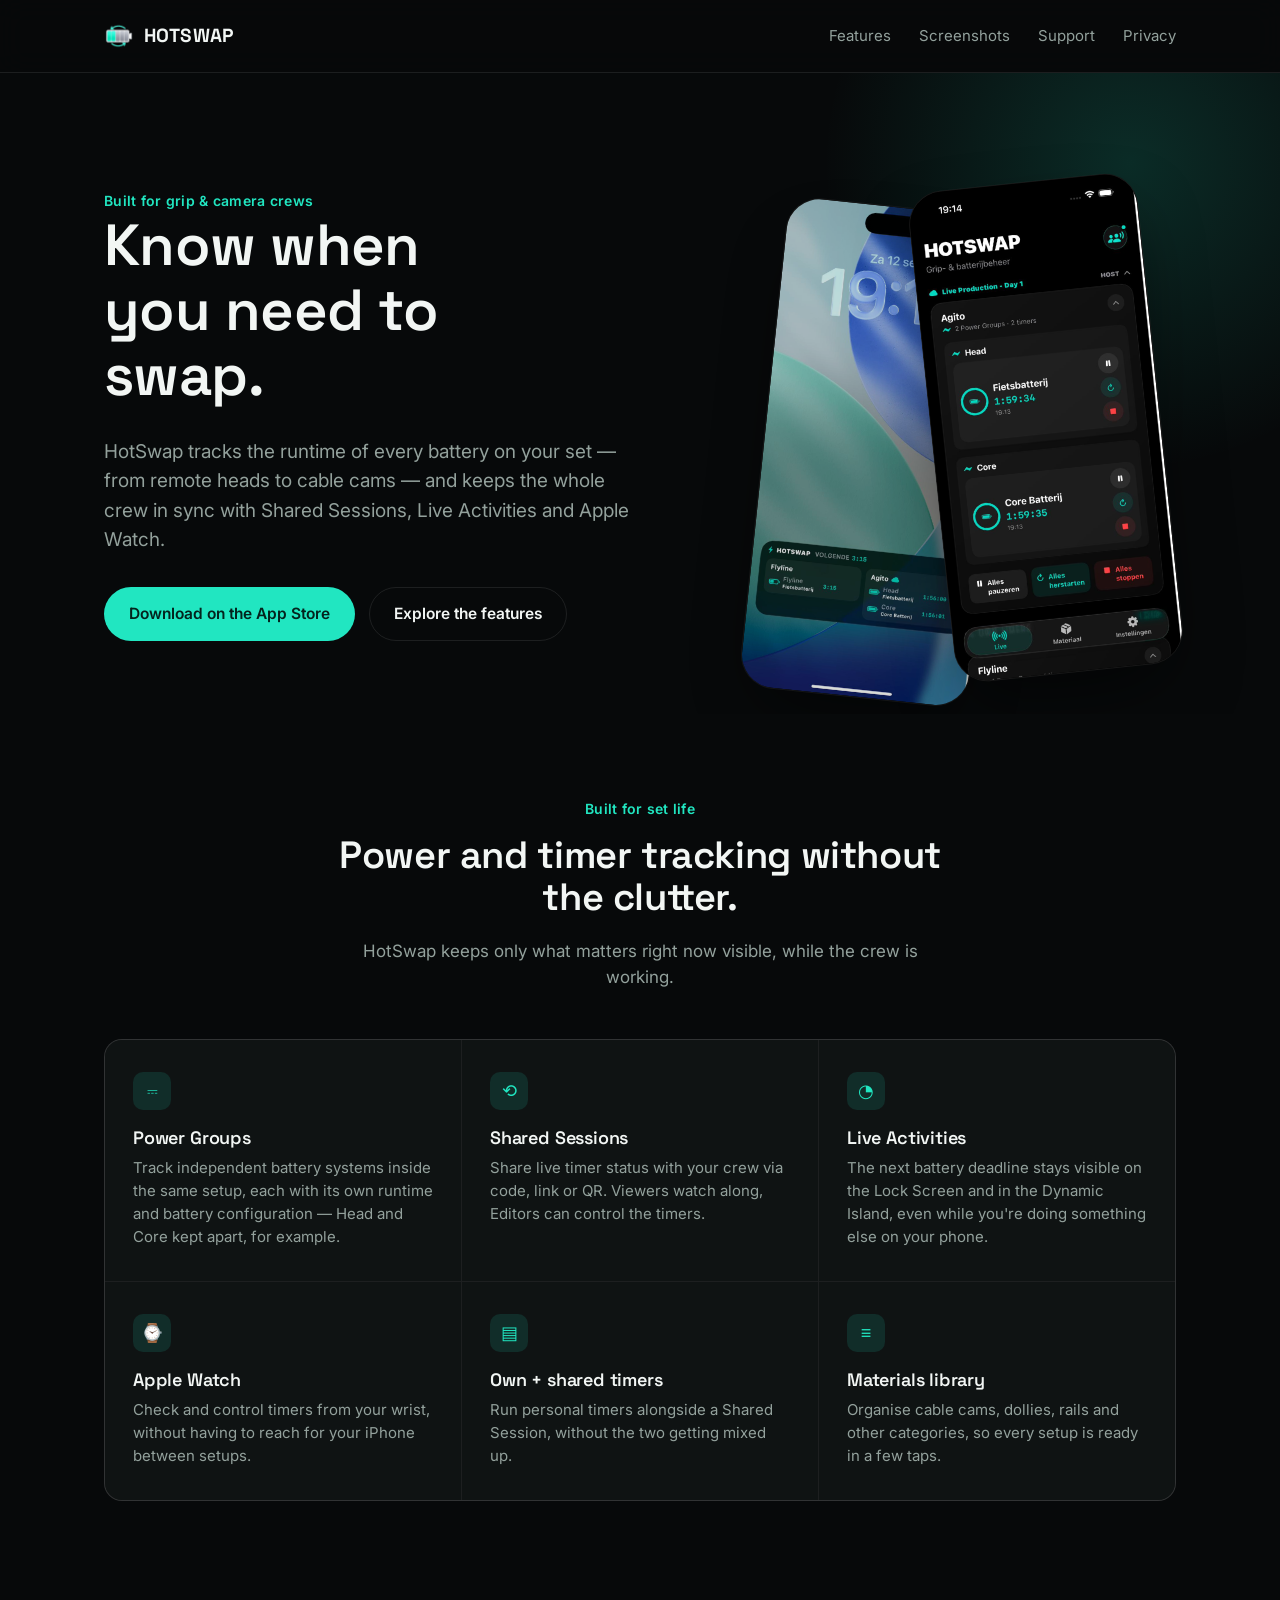
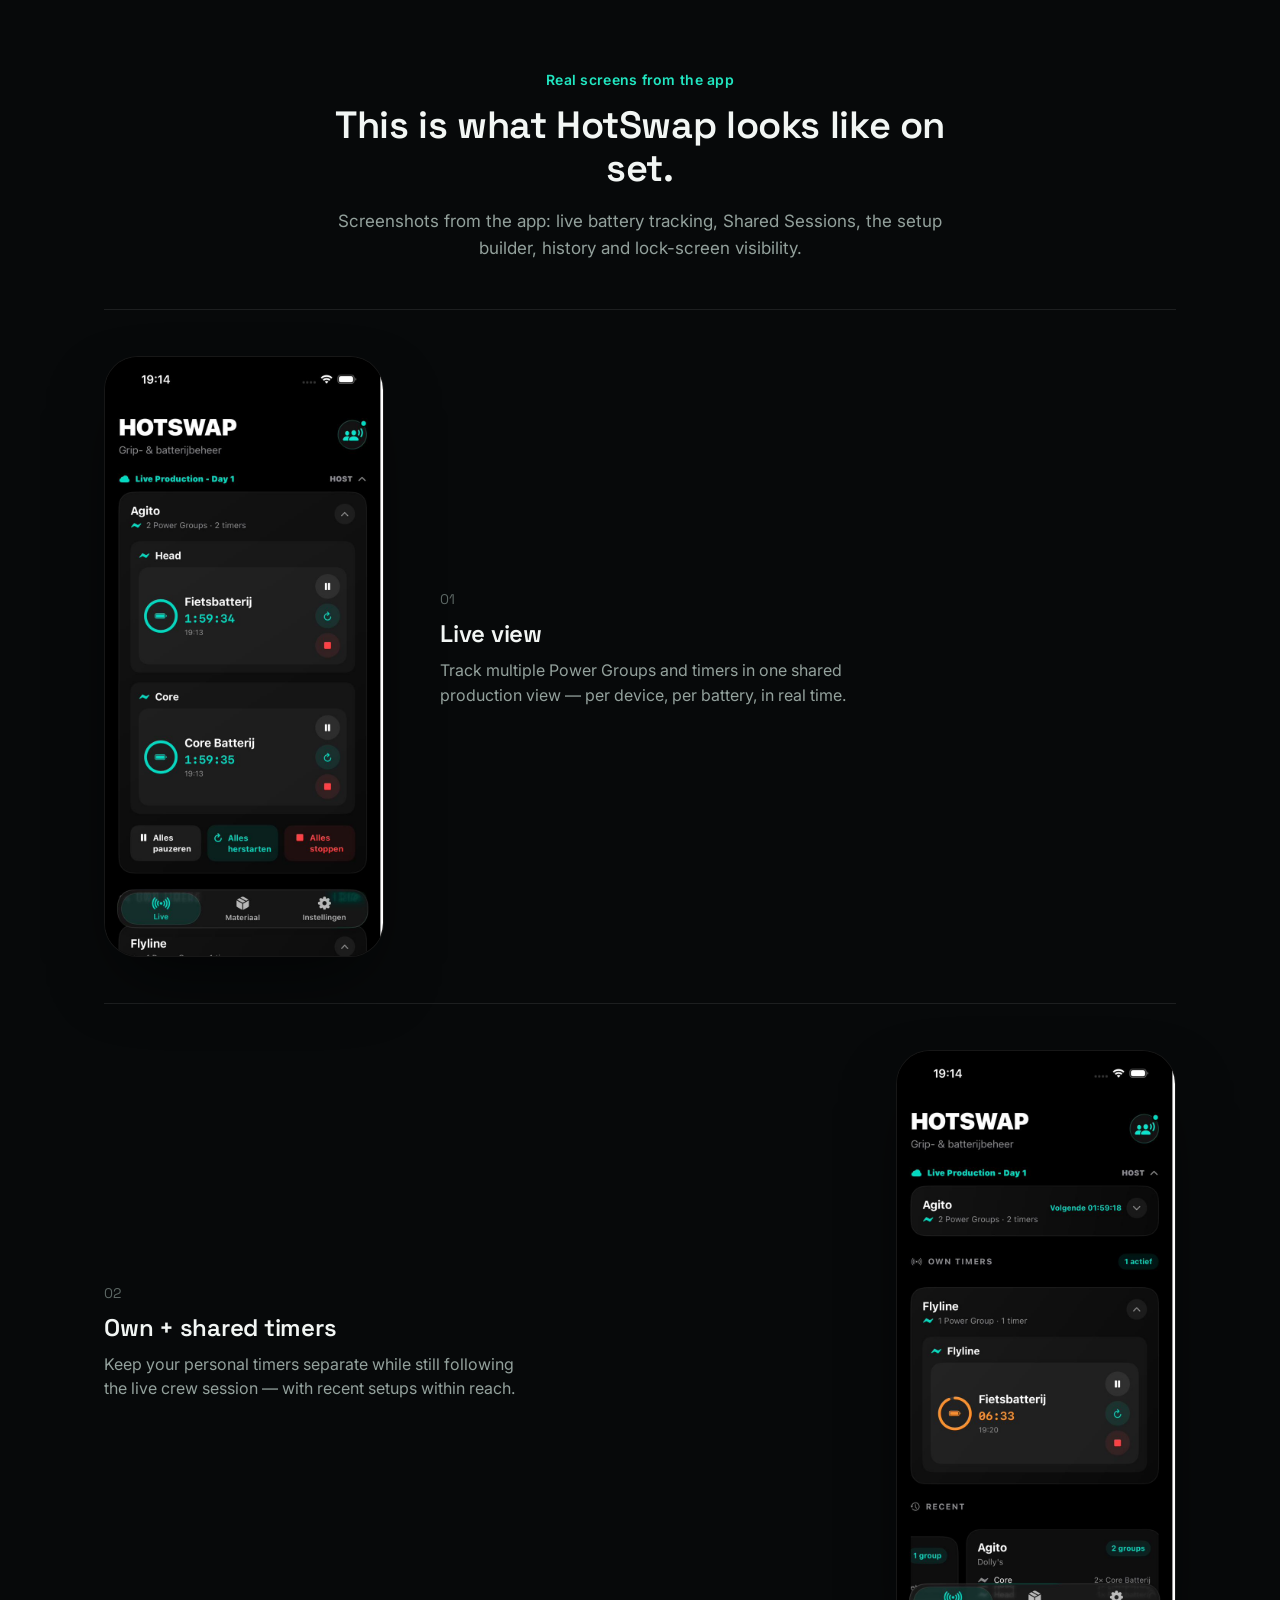
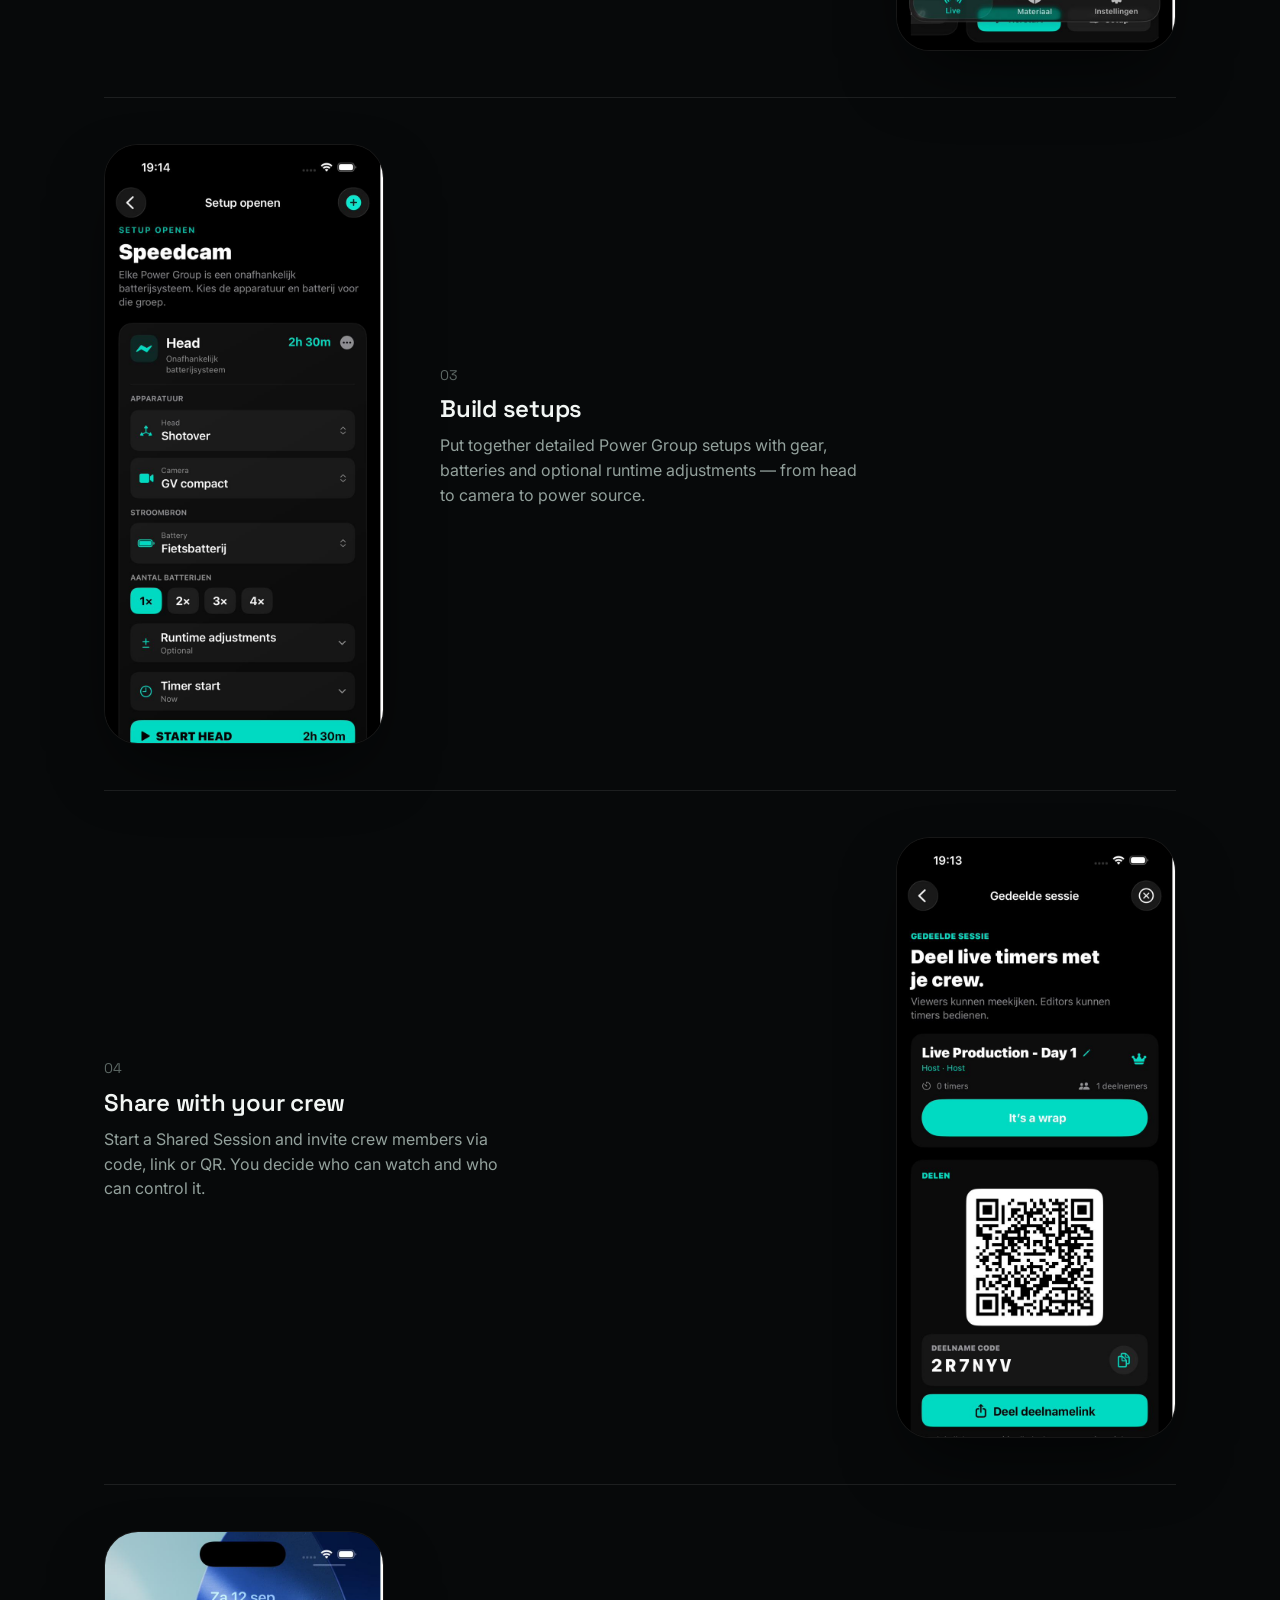
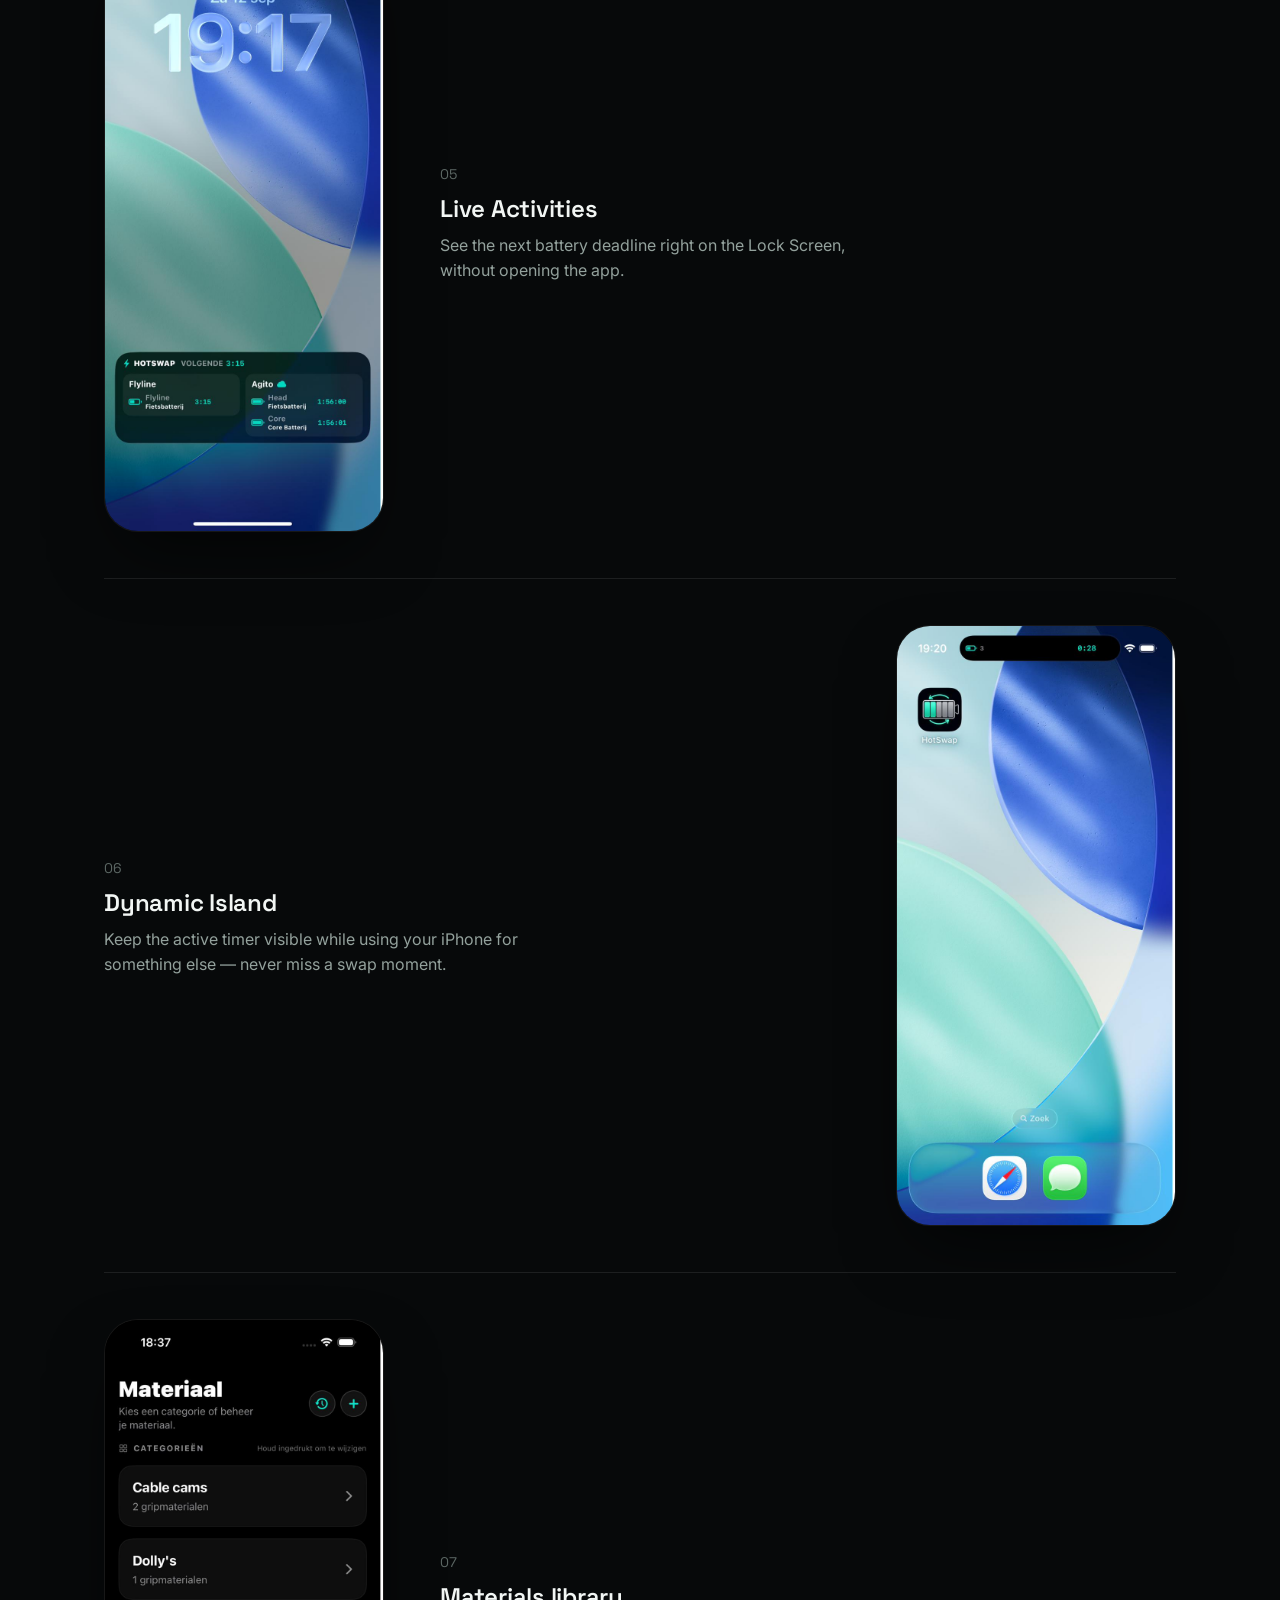
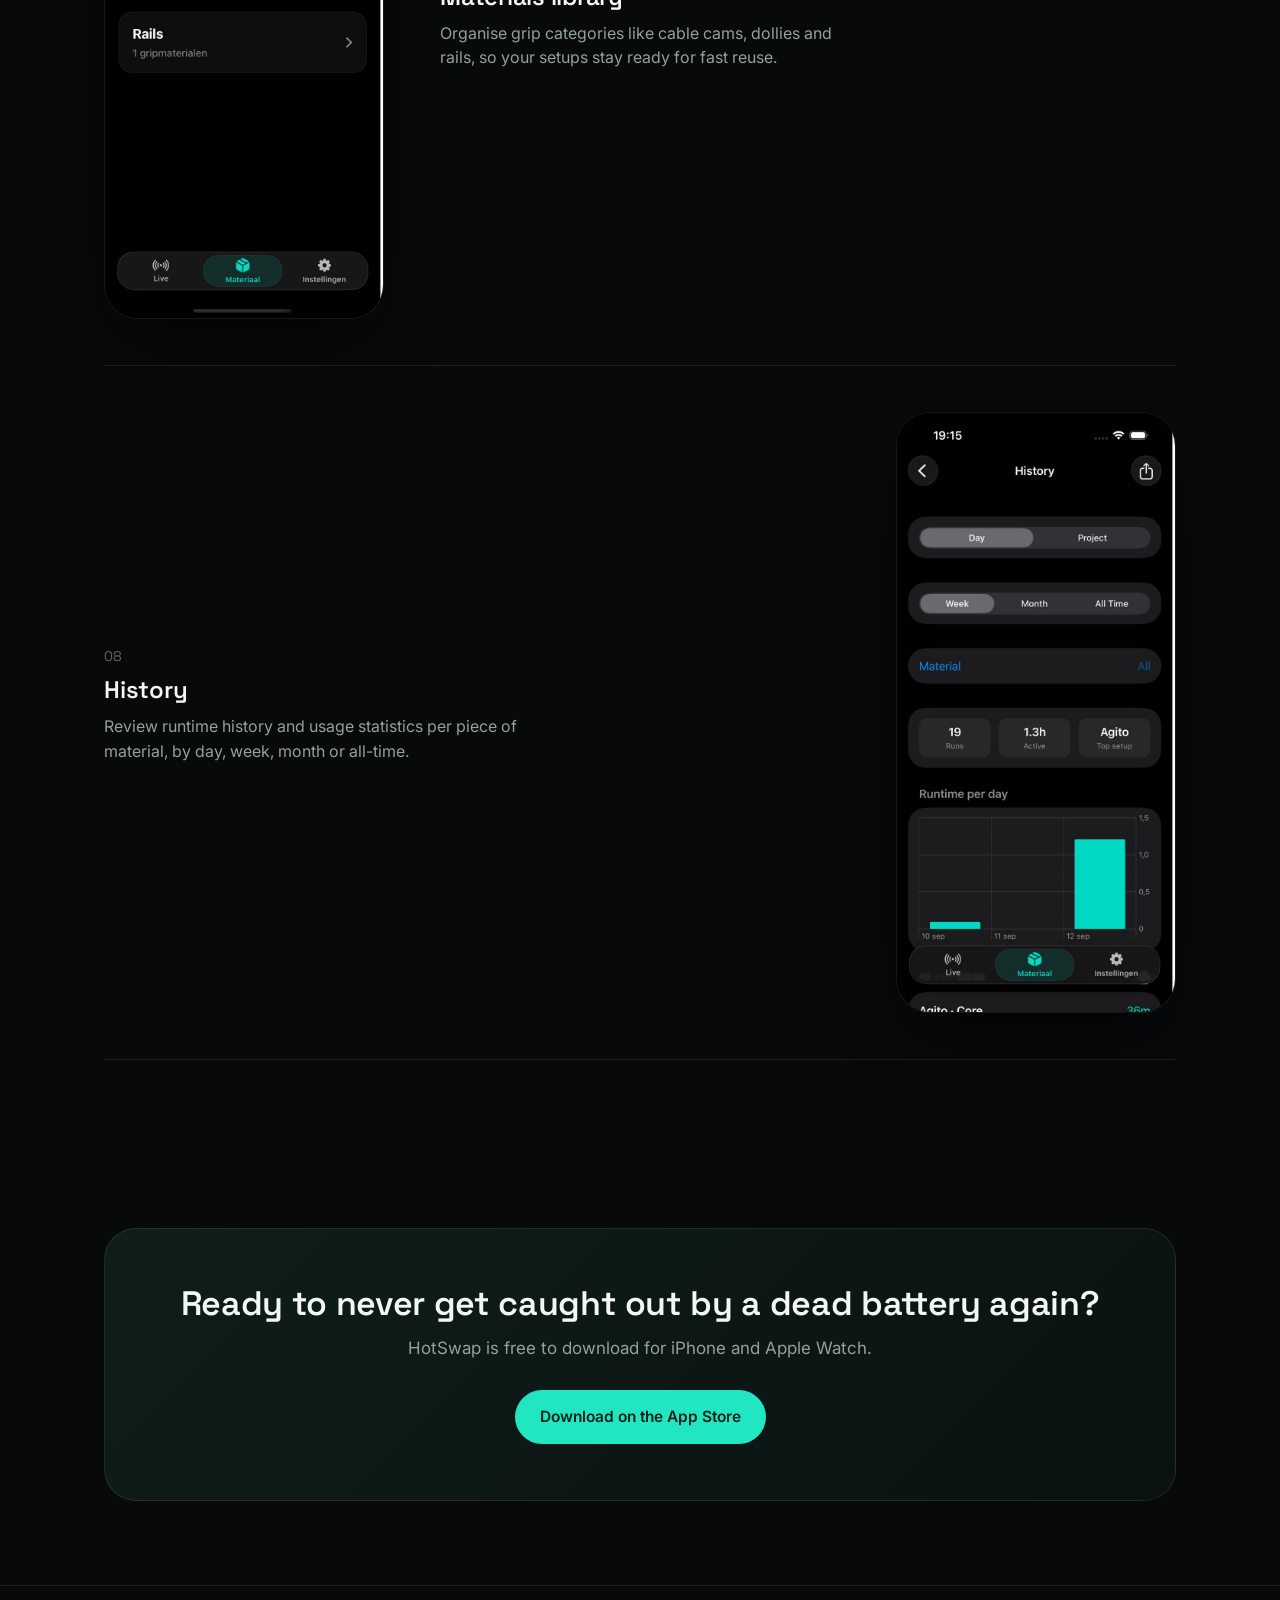
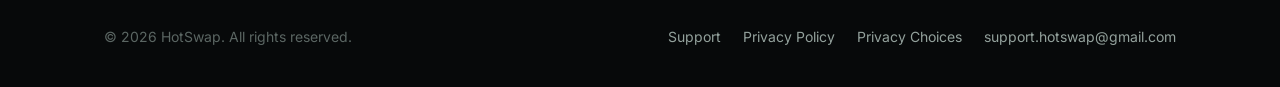
==== commit 23e212b0: "Engish website" ====
--- a/index.html
+++ b/index.html
@@ -1,10 +1,10 @@
 <!doctype html>
-<html lang="nl">
+<html lang="en">
 <head>
 <meta charset="utf-8">
 <meta name="viewport" content="width=device-width, initial-scale=1">
-<title>HotSwap — Batterij- en timerbeheer voor grip &amp; camera crews</title>
-<meta name="description" content="HotSwap houdt batterijruntimes en countdown-timers van je grip- en camera-materiaal bij, deelt live status met de crew en toont deadlines op lockscreen en Dynamic Island.">
+<title>HotSwap — Battery &amp; timer tracking for grip and camera crews</title>
+<meta name="description" content="HotSwap tracks battery runtime and countdown timers for your grip and camera gear, shares live status with the crew, and shows deadlines on the lock screen and Dynamic Island.">
 <meta name="theme-color" content="#07090a">
 <link rel="icon" href="img/favicon.png">
 <link rel="stylesheet" href="styles.css">
@@ -30,17 +30,17 @@
 <header class="hero">
   <div class="wrap hero-grid">
     <div>
-      <span class="eyebrow">Gebouwd voor grip &amp; camera crews</span>
-      <h1>Weet altijd wanneer je moet swappen.</h1>
-      <p class="lead">HotSwap volgt de runtime van elke batterij op je set — van remote heads tot cable cams — en houdt de hele crew synchroon met Shared Sessions, Live Activities en Apple Watch.</p>
+      <span class="eyebrow">Built for grip &amp; camera crews</span>
+      <h1>Know when you need to swap.</h1>
+      <p class="lead">HotSwap tracks the runtime of every battery on your set — from remote heads to cable cams — and keeps the whole crew in sync with Shared Sessions, Live Activities and Apple Watch.</p>
       <div class="cta-row">
-        <a class="btn btn-primary" href="#">Download in de App Store</a>
-        <a class="btn btn-ghost" href="#features">Bekijk de features</a>
+        <a class="btn btn-primary" href="#">Download on the App Store</a>
+        <a class="btn btn-ghost" href="#features">Explore the features</a>
       </div>
     </div>
     <div class="hero-shots">
-      <div class="phone phone--back"><img src="img/lockscreen-liveactivity.png" alt="HotSwap Live Activity op het lockscreen"></div>
-      <div class="phone phone--front"><img src="img/live-view.png" alt="HotSwap live overzicht met Agito Head en Core batterijen"></div>
+      <div class="phone phone--back"><img src="img/lockscreen-liveactivity.png" alt="HotSwap Live Activity on the lock screen"></div>
+      <div class="phone phone--front"><img src="img/live-view.png" alt="HotSwap live view with Agito Head and Core batteries"></div>
     </div>
   </div>
 </header>
@@ -48,41 +48,41 @@
 <section id="features">
   <div class="wrap">
     <div class="section-head">
-      <span class="eyebrow">Gemaakt voor de set</span>
-      <h2>Alle stroom en timers, zonder ruis.</h2>
-      <p>HotSwap houdt alleen zichtbaar wat er op dat moment toe doet, terwijl de crew aan het werk is.</p>
+      <span class="eyebrow">Built for set life</span>
+      <h2>Power and timer tracking without the clutter.</h2>
+      <p>HotSwap keeps only what matters right now visible, while the crew is working.</p>
     </div>
 
     <div class="features-grid">
       <div class="feature">
         <div class="feature-icon">⎓</div>
         <h3>Power Groups</h3>
-        <p>Volg onafhankelijke batterijsystemen binnen dezelfde setup, elk met eigen runtime en batterijconfiguratie — Head en Core apart, bijvoorbeeld.</p>
+        <p>Track independent battery systems inside the same setup, each with its own runtime and battery configuration — Head and Core kept apart, for example.</p>
       </div>
       <div class="feature">
         <div class="feature-icon">⟲</div>
         <h3>Shared Sessions</h3>
-        <p>Deel de live timerstatus met je crew via code, link of QR. Viewers kijken mee, Editors mogen timers bedienen.</p>
+        <p>Share live timer status with your crew via code, link or QR. Viewers watch along, Editors can control the timers.</p>
       </div>
       <div class="feature">
         <div class="feature-icon">◔</div>
         <h3>Live Activities</h3>
-        <p>De eerstvolgende batterij-deadline blijft zichtbaar op het lockscreen en in de Dynamic Island, ook terwijl je iets anders doet op je telefoon.</p>
+        <p>The next battery deadline stays visible on the Lock Screen and in the Dynamic Island, even while you're doing something else on your phone.</p>
       </div>
       <div class="feature">
         <div class="feature-icon">⌚</div>
         <h3>Apple Watch</h3>
-        <p>Bekijk en bedien timers vanaf je pols, zonder steeds naar je iPhone te moeten grijpen tussen setups door.</p>
+        <p>Check and control timers from your wrist, without having to reach for your iPhone between setups.</p>
       </div>
       <div class="feature">
         <div class="feature-icon">▤</div>
-        <h3>Eigen + gedeelde timers</h3>
-        <p>Draai persoonlijke timers naast een Shared Session, zonder dat de twee door elkaar lopen.</p>
+        <h3>Own + shared timers</h3>
+        <p>Run personal timers alongside a Shared Session, without the two getting mixed up.</p>
       </div>
       <div class="feature">
         <div class="feature-icon">≡</div>
-        <h3>Materiaalbibliotheek</h3>
-        <p>Organiseer cable cams, dolly's, rails en andere categorieën, zodat elke setup binnen enkele tikken klaarstaat.</p>
+        <h3>Materials library</h3>
+        <p>Organise cable cams, dollies, rails and other categories, so every setup is ready in a few taps.</p>
       </div>
     </div>
   </div>
@@ -91,96 +91,96 @@
 <section id="screenshots">
   <div class="wrap">
     <div class="section-head">
-      <span class="eyebrow">Echte schermen uit de app</span>
-      <h2>Zo ziet HotSwap eruit op set.</h2>
-      <p>Screenshots uit de app: live batterijtracking, Shared Sessions, setup builder, geschiedenis en zichtbaarheid op het lockscreen.</p>
-    </div>
-
-    <div class="showcase-row">
-      <div class="showcase-shot">
-        <div class="phone"><img src="img/live-view.png" alt="Live overzicht met meerdere Power Groups en timers"></div>
+      <span class="eyebrow">Real screens from the app</span>
+      <h2>This is what HotSwap looks like on set.</h2>
+      <p>Screenshots from the app: live battery tracking, Shared Sessions, the setup builder, history and lock-screen visibility.</p>
+    </div>
+
+    <div class="showcase-row">
+      <div class="showcase-shot">
+        <div class="phone"><img src="img/live-view.png" alt="Live view with multiple Power Groups and timers"></div>
       </div>
       <div class="showcase-copy">
         <div class="index">01</div>
-        <h3>Live overzicht</h3>
-        <p>Volg meerdere Power Groups en timers in één gedeeld productieoverzicht — per apparaat, per batterij, in real time.</p>
-      </div>
-    </div>
-
-    <div class="showcase-row reverse">
-      <div class="showcase-shot">
-        <div class="phone"><img src="img/own-timers.png" alt="Eigen timers naast een gedeelde sessie"></div>
+        <h3>Live view</h3>
+        <p>Track multiple Power Groups and timers in one shared production view — per device, per battery, in real time.</p>
+      </div>
+    </div>
+
+    <div class="showcase-row reverse">
+      <div class="showcase-shot">
+        <div class="phone"><img src="img/own-timers.png" alt="Own timers alongside a shared session"></div>
       </div>
       <div class="showcase-copy">
         <div class="index">02</div>
-        <h3>Eigen + gedeelde timers</h3>
-        <p>Houd je persoonlijke timers apart terwijl je toch de live crew-sessie blijft volgen — inclusief recente setups binnen handbereik.</p>
-      </div>
-    </div>
-
-    <div class="showcase-row">
-      <div class="showcase-shot">
-        <div class="phone"><img src="img/setup-speedcam.png" alt="Setup builder voor een Speedcam met Shotover head"></div>
+        <h3>Own + shared timers</h3>
+        <p>Keep your personal timers separate while still following the live crew session — with recent setups within reach.</p>
+      </div>
+    </div>
+
+    <div class="showcase-row">
+      <div class="showcase-shot">
+        <div class="phone"><img src="img/setup-speedcam.png" alt="Setup builder for a Speedcam with a Shotover head"></div>
       </div>
       <div class="showcase-copy">
         <div class="index">03</div>
-        <h3>Setups bouwen</h3>
-        <p>Stel gedetailleerde Power Group-setups samen met apparatuur, batterijen en optionele runtime-aanpassingen — van head tot camera tot voeding.</p>
-      </div>
-    </div>
-
-    <div class="showcase-row reverse">
-      <div class="showcase-shot">
-        <div class="phone"><img src="img/shared-session-qr.png" alt="Een Shared Session delen via QR-code"></div>
+        <h3>Build setups</h3>
+        <p>Put together detailed Power Group setups with gear, batteries and optional runtime adjustments — from head to camera to power source.</p>
+      </div>
+    </div>
+
+    <div class="showcase-row reverse">
+      <div class="showcase-shot">
+        <div class="phone"><img src="img/shared-session-qr.png" alt="Sharing a Shared Session via QR code"></div>
       </div>
       <div class="showcase-copy">
         <div class="index">04</div>
-        <h3>Deel met je crew</h3>
-        <p>Start een Shared Session en nodig crewleden uit via code, link of QR. Jij bepaalt wie kan meekijken en wie mag bedienen.</p>
-      </div>
-    </div>
-
-    <div class="showcase-row">
-      <div class="showcase-shot">
-        <div class="phone"><img src="img/lockscreen-liveactivity.png" alt="Live Activity op het lockscreen"></div>
+        <h3>Share with your crew</h3>
+        <p>Start a Shared Session and invite crew members via code, link or QR. You decide who can watch and who can control it.</p>
+      </div>
+    </div>
+
+    <div class="showcase-row">
+      <div class="showcase-shot">
+        <div class="phone"><img src="img/lockscreen-liveactivity.png" alt="Live Activity on the lock screen"></div>
       </div>
       <div class="showcase-copy">
         <div class="index">05</div>
         <h3>Live Activities</h3>
-        <p>Zie de eerstvolgende batterij-deadline meteen op het lockscreen, zonder de app te hoeven openen.</p>
-      </div>
-    </div>
-
-    <div class="showcase-row reverse">
-      <div class="showcase-shot">
-        <div class="phone"><img src="img/dynamic-island.png" alt="HotSwap timer in de Dynamic Island"></div>
+        <p>See the next battery deadline right on the Lock Screen, without opening the app.</p>
+      </div>
+    </div>
+
+    <div class="showcase-row reverse">
+      <div class="showcase-shot">
+        <div class="phone"><img src="img/dynamic-island.png" alt="HotSwap timer in the Dynamic Island"></div>
       </div>
       <div class="showcase-copy">
         <div class="index">06</div>
         <h3>Dynamic Island</h3>
-        <p>Houd de actieve timer zichtbaar terwijl je je iPhone gebruikt voor iets anders — nooit een swap-moment missen.</p>
-      </div>
-    </div>
-
-    <div class="showcase-row">
-      <div class="showcase-shot">
-        <div class="phone"><img src="img/materials.png" alt="Materiaalbibliotheek met categorieën"></div>
+        <p>Keep the active timer visible while using your iPhone for something else — never miss a swap moment.</p>
+      </div>
+    </div>
+
+    <div class="showcase-row">
+      <div class="showcase-shot">
+        <div class="phone"><img src="img/materials.png" alt="Materials library with categories"></div>
       </div>
       <div class="showcase-copy">
         <div class="index">07</div>
-        <h3>Materiaalbibliotheek</h3>
-        <p>Organiseer gripcategorieën als cable cams, dolly's en rails, zodat je setups snel herbruikbaar blijven.</p>
-      </div>
-    </div>
-
-    <div class="showcase-row reverse">
-      <div class="showcase-shot">
-        <div class="phone"><img src="img/history.png" alt="Geschiedenis van runtime per dag"></div>
+        <h3>Materials library</h3>
+        <p>Organise grip categories like cable cams, dollies and rails, so your setups stay ready for fast reuse.</p>
+      </div>
+    </div>
+
+    <div class="showcase-row reverse">
+      <div class="showcase-shot">
+        <div class="phone"><img src="img/history.png" alt="Runtime history per day"></div>
       </div>
       <div class="showcase-copy">
         <div class="index">08</div>
-        <h3>Geschiedenis</h3>
-        <p>Bekijk runtime-geschiedenis en gebruiksstatistieken per materiaal, per dag, week, maand of all-time.</p>
+        <h3>History</h3>
+        <p>Review runtime history and usage statistics per piece of material, by day, week, month or all-time.</p>
       </div>
     </div>
   </div>
@@ -189,20 +189,20 @@
 <section>
   <div class="wrap">
     <div class="cta-band">
-      <h2>Klaar om nooit meer een lege batterij te verrassen?</h2>
-      <p>HotSwap is gratis te downloaden voor iPhone en Apple Watch.</p>
-      <a class="btn btn-primary" href="#">Download in de App Store</a>
+      <h2>Ready to never get caught out by a dead battery again?</h2>
+      <p>HotSwap is free to download for iPhone and Apple Watch.</p>
+      <a class="btn btn-primary" href="#">Download on the App Store</a>
     </div>
   </div>
 </section>
 
 <footer>
   <div class="wrap">
-    <div class="copyright">© 2026 HotSwap. Alle rechten voorbehouden.</div>
+    <div class="copyright">© 2026 HotSwap. All rights reserved.</div>
     <div class="foot-links">
       <a href="support.html">Support</a>
-      <a href="privacy.html">Privacybeleid</a>
-      <a href="privacy-choices.html">Privacykeuzes</a>
+      <a href="privacy.html">Privacy Policy</a>
+      <a href="privacy-choices.html">Privacy Choices</a>
       <a href="mailto:support.hotswap@gmail.com">support.hotswap@gmail.com</a>
     </div>
   </div>
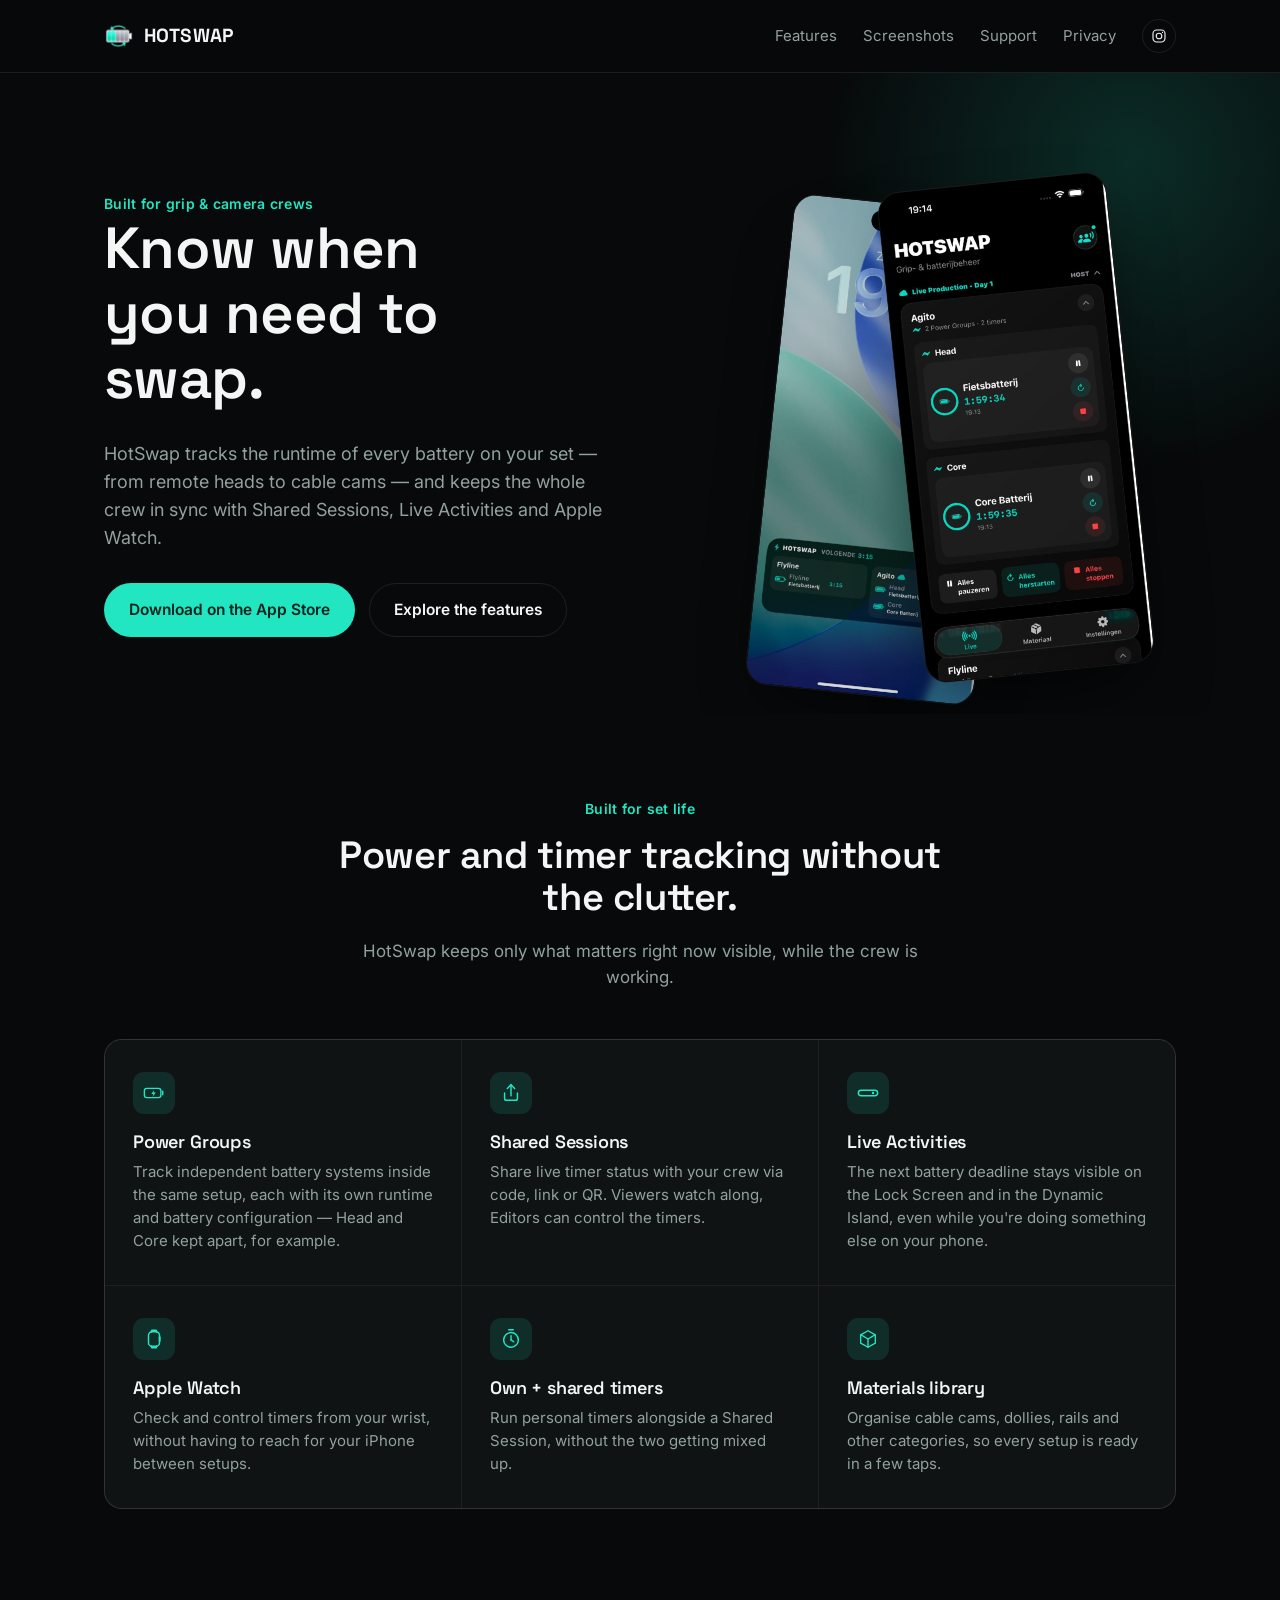
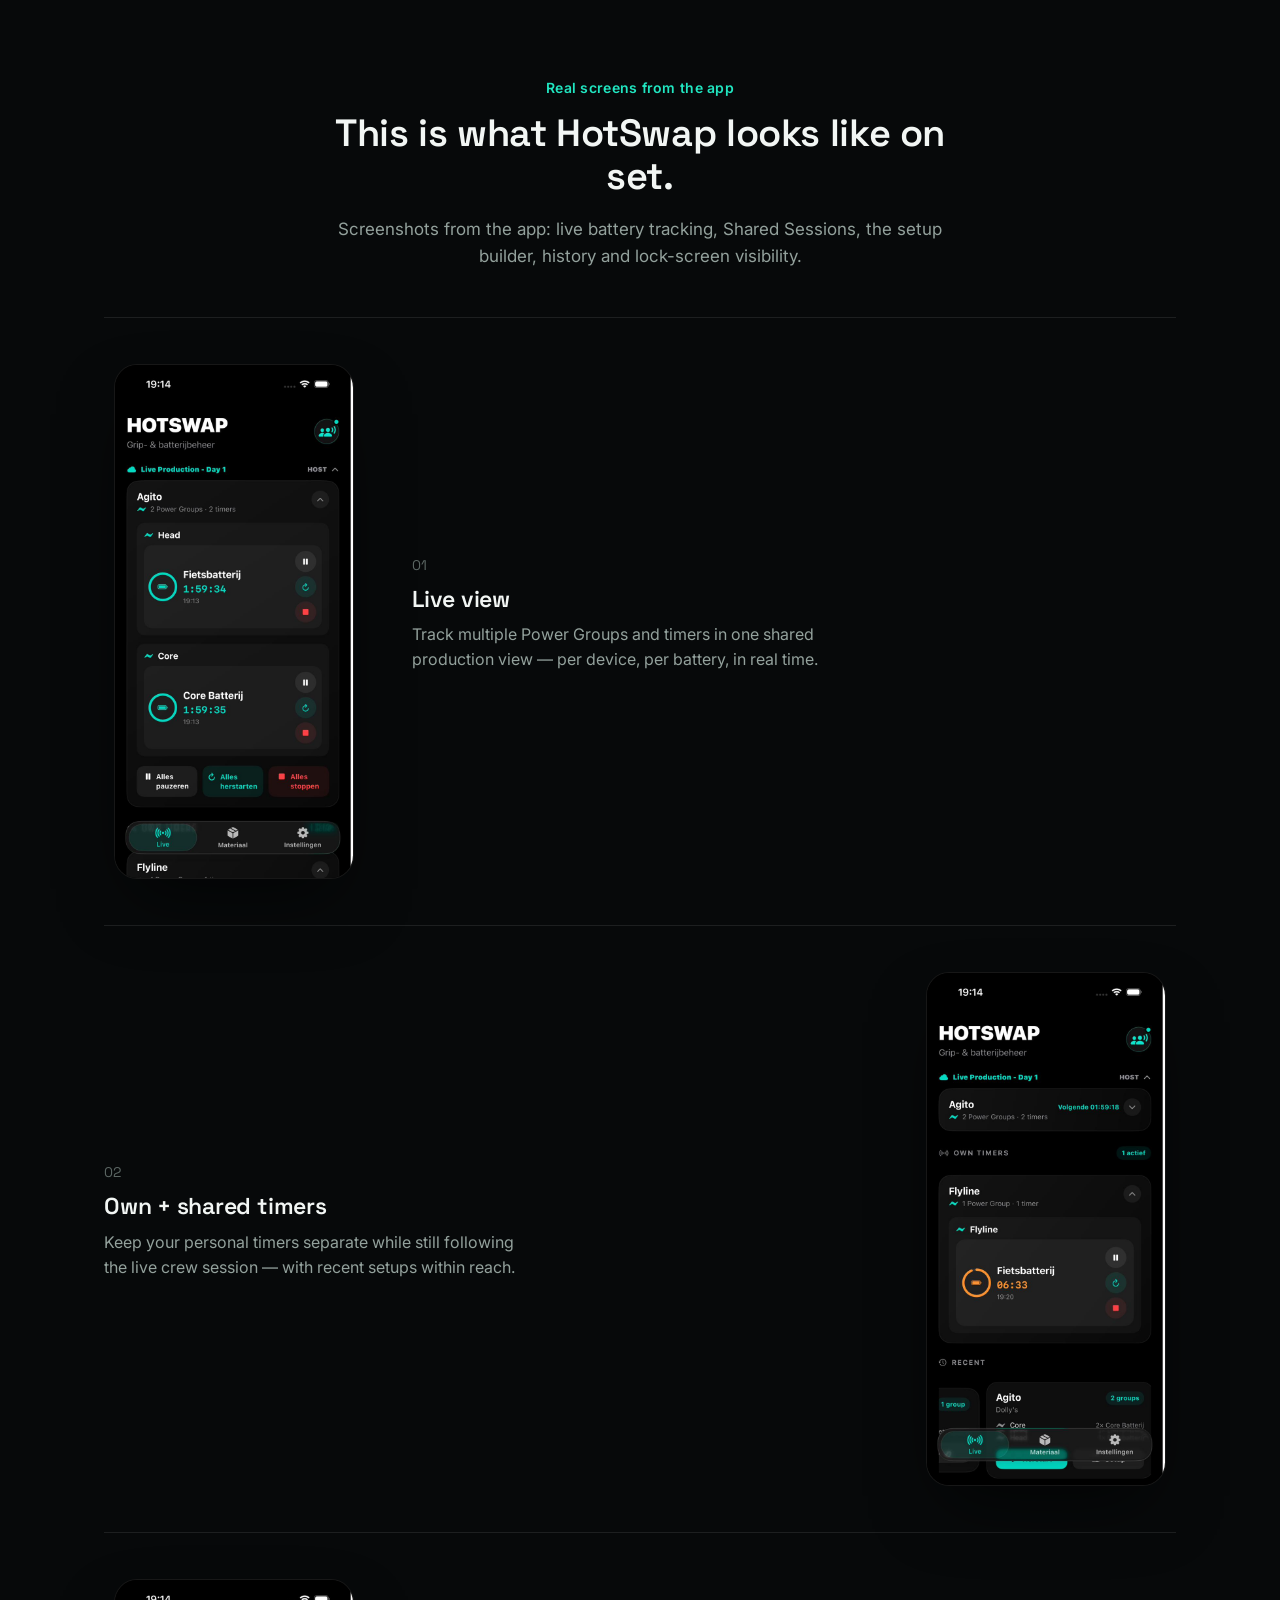
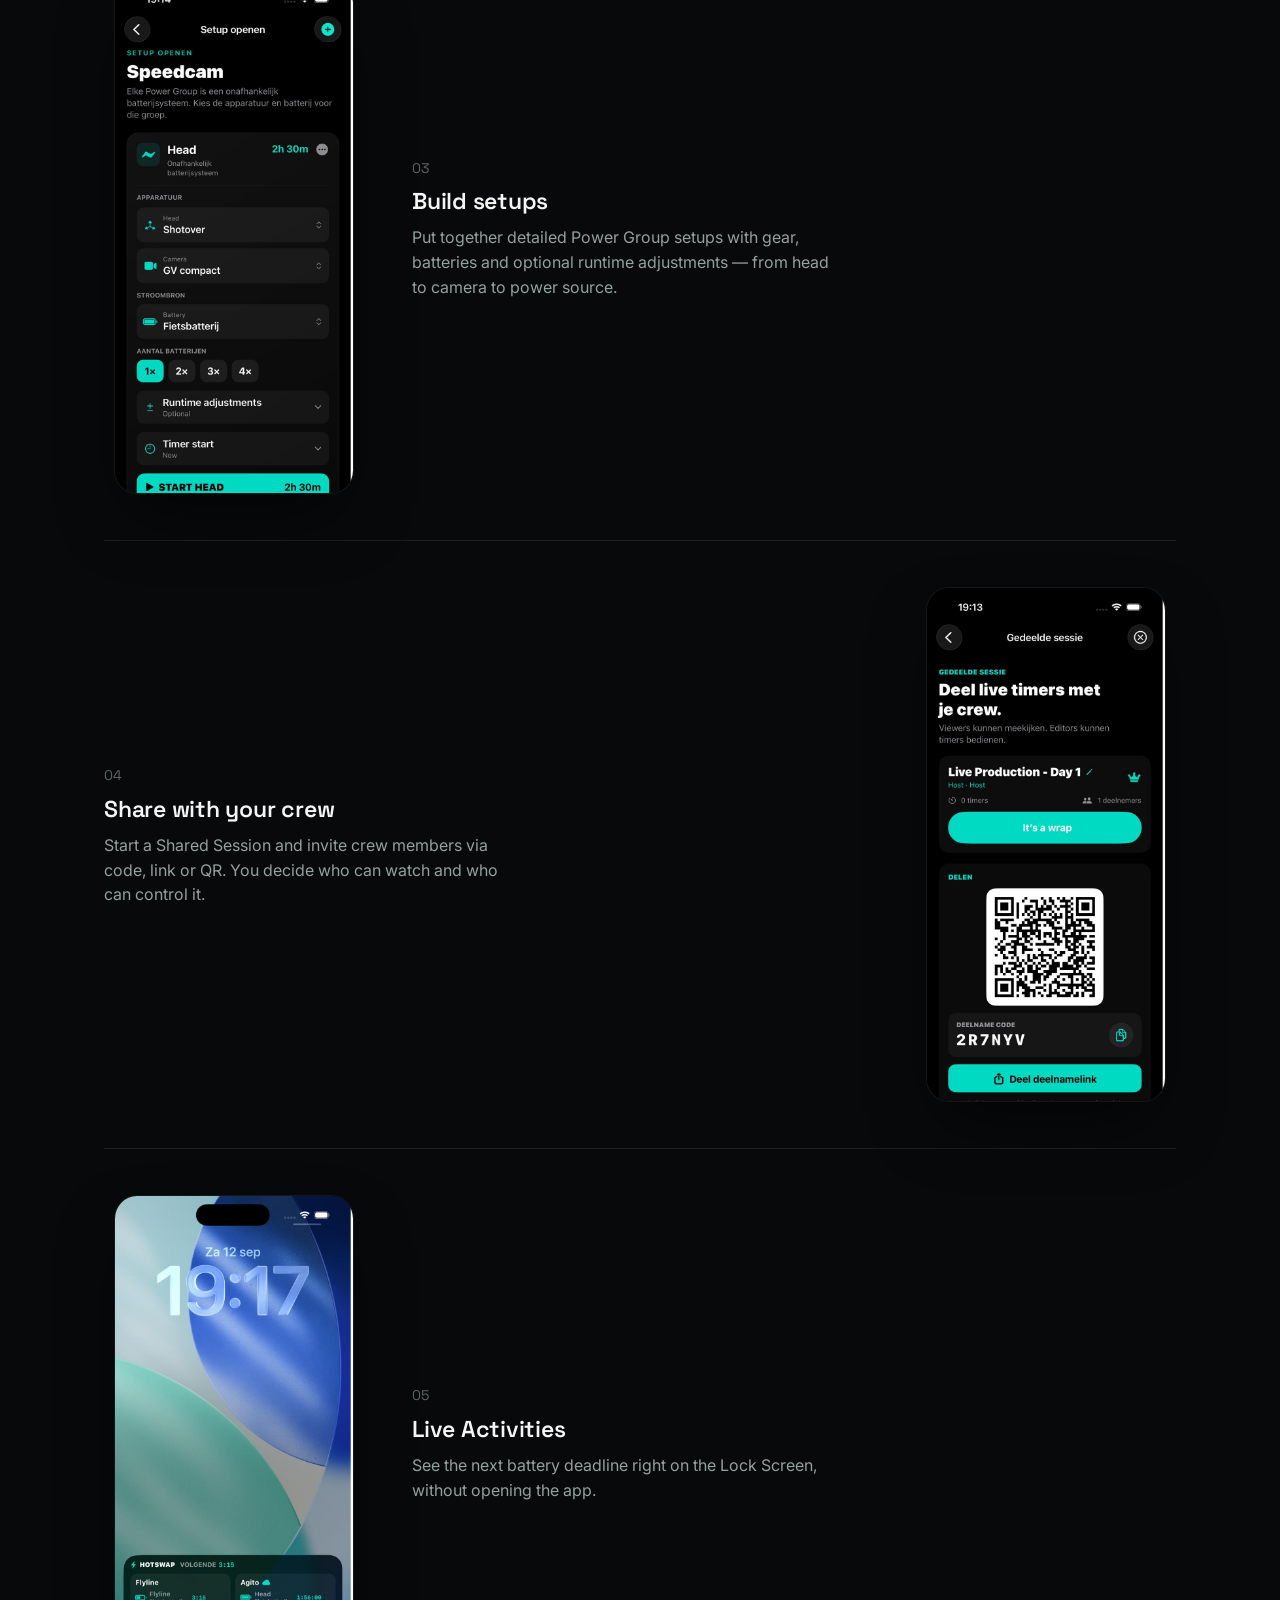
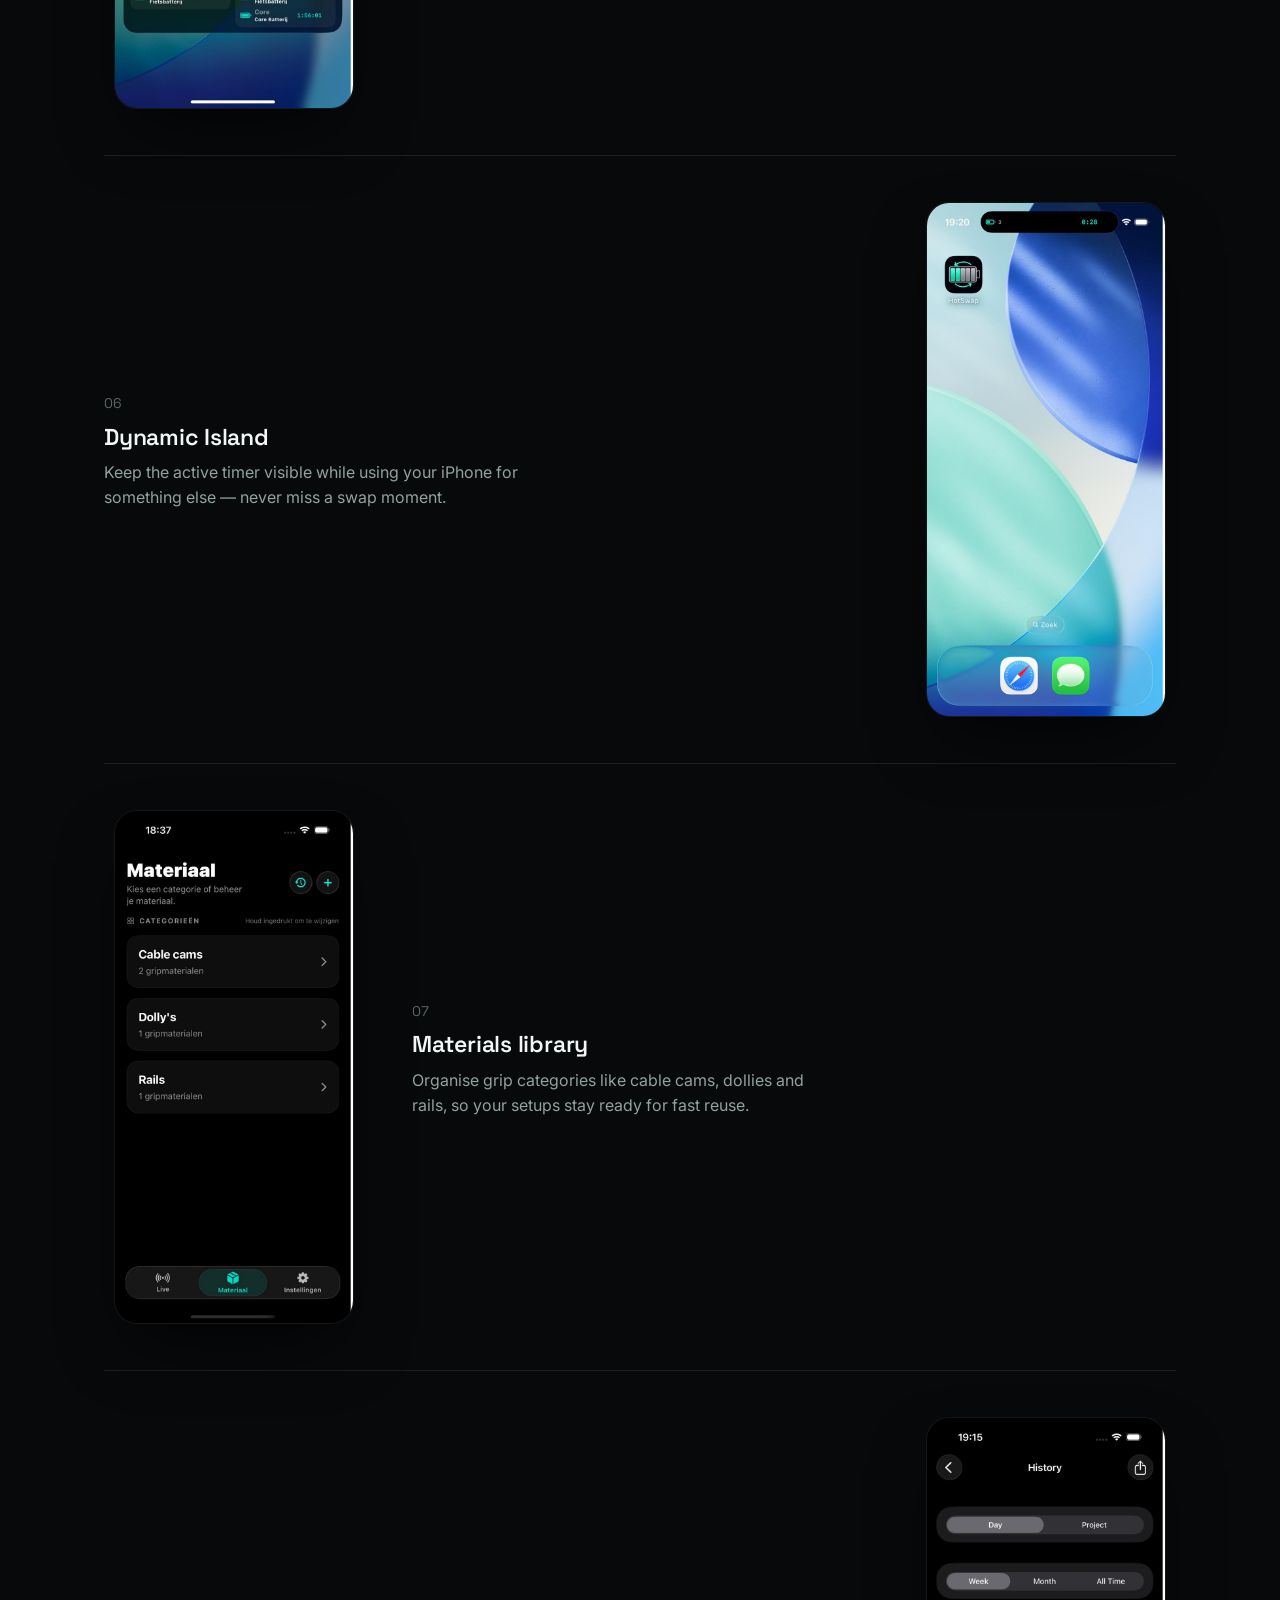
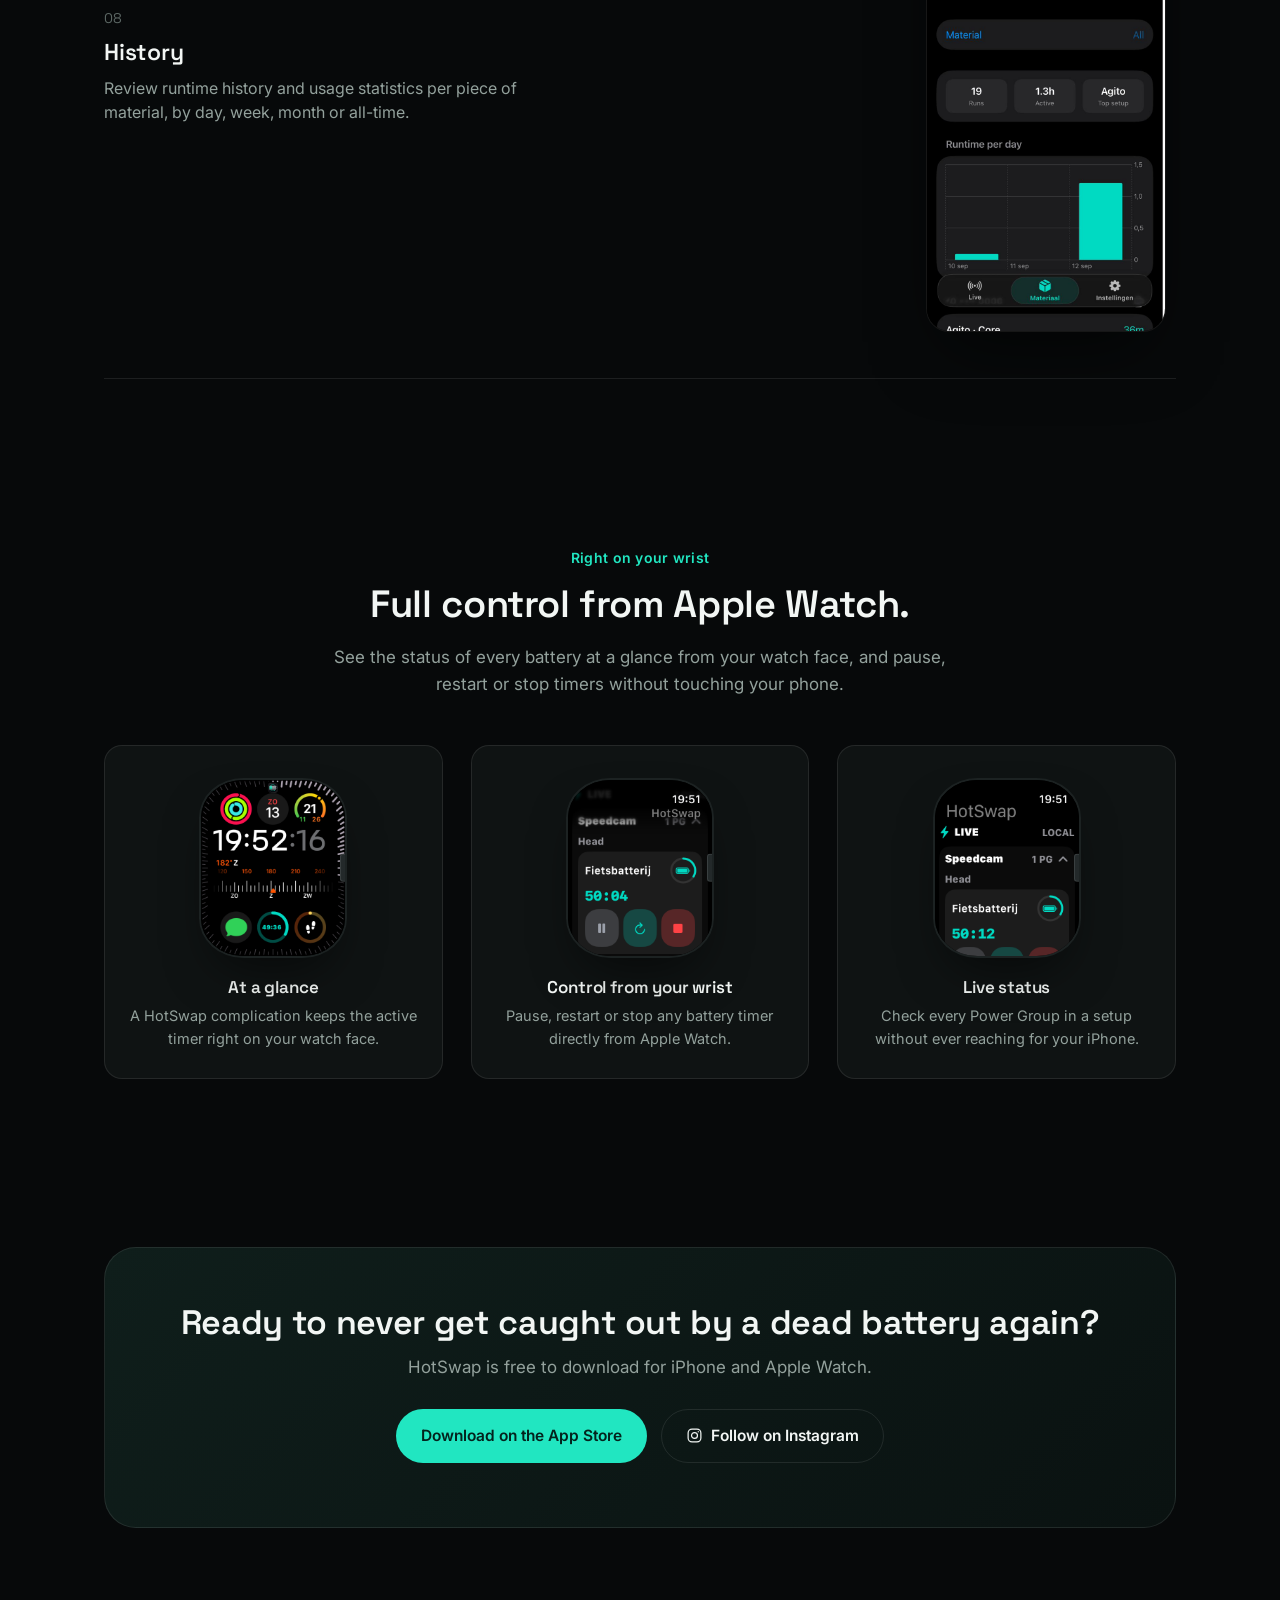
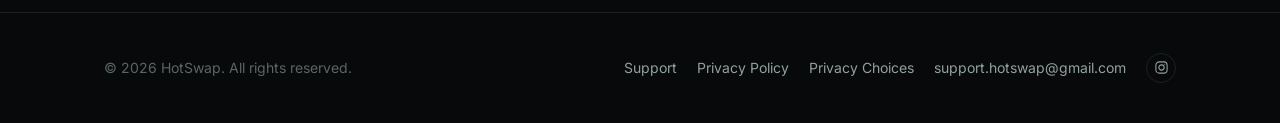
==== commit aab8a6bd: "Update website and add instagramlink" ====
--- a/index.html
+++ b/index.html
@@ -4,7 +4,7 @@
 <meta charset="utf-8">
 <meta name="viewport" content="width=device-width, initial-scale=1">
 <title>HotSwap — Battery &amp; timer tracking for grip and camera crews</title>
-<meta name="description" content="HotSwap tracks battery runtime and countdown timers for your grip and camera gear, shares live status with the crew, and shows deadlines on the lock screen and Dynamic Island.">
+<meta name="description" content="HotSwap tracks battery runtime and countdown timers for your grip and camera gear, shares live status with the crew, and shows deadlines on the lock screen, Dynamic Island and Apple Watch.">
 <meta name="theme-color" content="#07090a">
 <link rel="icon" href="img/favicon.png">
 <link rel="stylesheet" href="styles.css">
@@ -23,6 +23,9 @@
       <a href="index.html#screenshots">Screenshots</a>
       <a href="support.html">Support</a>
       <a href="privacy.html">Privacy</a>
+      <a class="nav-icon-link" href="https://www.instagram.com/hotswap.app?stkn=MXI0ZXZmc3gxMXU3dw%3D%3D&utm_source=qr" target="_blank" rel="noopener" aria-label="HotSwap on Instagram">
+        <svg viewBox="0 0 24 24" fill="none" stroke="currentColor" stroke-width="1.7" stroke-linecap="round" stroke-linejoin="round"><rect x="3" y="3" width="18" height="18" rx="5.5"/><circle cx="12" cy="12" r="4.2"/><circle cx="17.3" cy="6.7" r="0.9" fill="currentColor" stroke="none"/></svg>
+      </a>
     </div>
   </div>
 </nav>
@@ -55,32 +58,69 @@
 
     <div class="features-grid">
       <div class="feature">
-        <div class="feature-icon">⎓</div>
+        <div class="feature-icon">
+          <svg viewBox="0 0 24 24" fill="none" stroke="currentColor" stroke-width="1.5" stroke-linecap="round" stroke-linejoin="round">
+            <rect x="1.5" y="7" width="18" height="10" rx="2.5"/>
+            <path d="M21.5 10v4"/>
+            <path d="M11.9 9 9.2 13h2.2L10.3 16.3 14 11.4h-2.2L11.9 9z" fill="currentColor" stroke="none"/>
+          </svg>
+        </div>
         <h3>Power Groups</h3>
         <p>Track independent battery systems inside the same setup, each with its own runtime and battery configuration — Head and Core kept apart, for example.</p>
       </div>
       <div class="feature">
-        <div class="feature-icon">⟲</div>
+        <div class="feature-icon">
+          <svg viewBox="0 0 24 24" fill="none" stroke="currentColor" stroke-width="1.6" stroke-linecap="round" stroke-linejoin="round">
+            <path d="M12 3v12"/>
+            <path d="M8 7l4-4 4 4"/>
+            <path d="M5 12v6a2 2 0 0 0 2 2h10a2 2 0 0 0 2-2v-6"/>
+          </svg>
+        </div>
         <h3>Shared Sessions</h3>
         <p>Share live timer status with your crew via code, link or QR. Viewers watch along, Editors can control the timers.</p>
       </div>
       <div class="feature">
-        <div class="feature-icon">◔</div>
+        <div class="feature-icon">
+          <svg viewBox="0 0 24 24" fill="none" stroke="currentColor" stroke-width="1.6" stroke-linecap="round" stroke-linejoin="round">
+            <rect x="1.5" y="9" width="21" height="6" rx="3"/>
+            <circle cx="17.5" cy="12" r="1.3" fill="currentColor" stroke="none"/>
+          </svg>
+        </div>
         <h3>Live Activities</h3>
         <p>The next battery deadline stays visible on the Lock Screen and in the Dynamic Island, even while you're doing something else on your phone.</p>
       </div>
       <div class="feature">
-        <div class="feature-icon">⌚</div>
+        <div class="feature-icon">
+          <svg viewBox="0 0 24 24" fill="none" stroke="currentColor" stroke-width="1.6" stroke-linecap="round" stroke-linejoin="round">
+            <rect x="6" y="4" width="12" height="16" rx="4"/>
+            <path d="M9 4.3l.6-1.8h4.8l.6 1.8"/>
+            <path d="M9 19.7l.6 1.8h4.8l.6-1.8"/>
+            <path d="M18.2 10v4" stroke-width="2.1"/>
+          </svg>
+        </div>
         <h3>Apple Watch</h3>
         <p>Check and control timers from your wrist, without having to reach for your iPhone between setups.</p>
       </div>
       <div class="feature">
-        <div class="feature-icon">▤</div>
+        <div class="feature-icon">
+          <svg viewBox="0 0 24 24" fill="none" stroke="currentColor" stroke-width="1.6" stroke-linecap="round" stroke-linejoin="round">
+            <circle cx="12" cy="13" r="8"/>
+            <path d="M12 13V8.5"/>
+            <path d="M9.5 2h5"/>
+            <path d="M12 13l3 2"/>
+          </svg>
+        </div>
         <h3>Own + shared timers</h3>
         <p>Run personal timers alongside a Shared Session, without the two getting mixed up.</p>
       </div>
       <div class="feature">
-        <div class="feature-icon">≡</div>
+        <div class="feature-icon">
+          <svg viewBox="0 0 24 24" fill="none" stroke="currentColor" stroke-width="1.5" stroke-linecap="round" stroke-linejoin="round">
+            <path d="M12 3l8 4.4v9.2L12 21l-8-4.4V7.4L12 3z"/>
+            <path d="M4.4 7.6 12 12l7.6-4.4"/>
+            <path d="M12 12v9"/>
+          </svg>
+        </div>
         <h3>Materials library</h3>
         <p>Organise cable cams, dollies, rails and other categories, so every setup is ready in a few taps.</p>
       </div>
@@ -186,12 +226,46 @@
   </div>
 </section>
 
+<section id="watch">
+  <div class="wrap">
+    <div class="section-head">
+      <span class="eyebrow">Right on your wrist</span>
+      <h2>Full control from Apple Watch.</h2>
+      <p>See the status of every battery at a glance from your watch face, and pause, restart or stop timers without touching your phone.</p>
+    </div>
+
+    <div class="watch-grid">
+      <div class="watch-card">
+        <div class="watch"><img src="img/watch-face.png" alt="HotSwap complication on an Apple Watch face"></div>
+        <h3>At a glance</h3>
+        <p>A HotSwap complication keeps the active timer right on your watch face.</p>
+      </div>
+      <div class="watch-card">
+        <div class="watch"><img src="img/watch-timer.png" alt="Controlling a HotSwap timer on Apple Watch"></div>
+        <h3>Control from your wrist</h3>
+        <p>Pause, restart or stop any battery timer directly from Apple Watch.</p>
+      </div>
+      <div class="watch-card">
+        <div class="watch"><img src="img/watch-live.png" alt="Live Power Group status on Apple Watch"></div>
+        <h3>Live status</h3>
+        <p>Check every Power Group in a setup without ever reaching for your iPhone.</p>
+      </div>
+    </div>
+  </div>
+</section>
+
 <section>
   <div class="wrap">
     <div class="cta-band">
       <h2>Ready to never get caught out by a dead battery again?</h2>
       <p>HotSwap is free to download for iPhone and Apple Watch.</p>
-      <a class="btn btn-primary" href="#">Download on the App Store</a>
+      <div class="cta-row">
+        <a class="btn btn-primary" href="#">Download on the App Store</a>
+        <a class="btn btn-instagram" href="https://www.instagram.com/hotswap.app?stkn=MXI0ZXZmc3gxMXU3dw%3D%3D&utm_source=qr" target="_blank" rel="noopener">
+          <svg viewBox="0 0 24 24" fill="none" stroke="currentColor" stroke-width="1.7" stroke-linecap="round" stroke-linejoin="round"><rect x="3" y="3" width="18" height="18" rx="5.5"/><circle cx="12" cy="12" r="4.2"/><circle cx="17.3" cy="6.7" r="0.9" fill="currentColor" stroke="none"/></svg>
+          Follow on Instagram
+        </a>
+      </div>
     </div>
   </div>
 </section>
@@ -204,6 +278,9 @@
       <a href="privacy.html">Privacy Policy</a>
       <a href="privacy-choices.html">Privacy Choices</a>
       <a href="mailto:support.hotswap@gmail.com">support.hotswap@gmail.com</a>
+      <a class="social-icon" href="https://www.instagram.com/hotswap.app?stkn=MXI0ZXZmc3gxMXU3dw%3D%3D&utm_source=qr" target="_blank" rel="noopener" aria-label="HotSwap on Instagram">
+        <svg viewBox="0 0 24 24" fill="none" stroke="currentColor" stroke-width="1.7" stroke-linecap="round" stroke-linejoin="round"><rect x="3" y="3" width="18" height="18" rx="5.5"/><circle cx="12" cy="12" r="4.2"/><circle cx="17.3" cy="6.7" r="0.9" fill="currentColor" stroke="none"/></svg>
+      </a>
     </div>
   </div>
 </footer>
--- a/styles.css
+++ b/styles.css
@@ -16,14 +16,18 @@
   --max: 1120px;
 }
 
-* { box-sizing: border-box; }
+* { box-sizing: border-box; min-width: 0; }
 
 html {
   scroll-behavior: smooth;
+  overflow-x: hidden;
+  width: 100%;
 }
 
 body {
   margin: 0;
+  overflow-x: hidden;
+  width: 100%;
   background: var(--bg);
   color: var(--text);
   font-family: "Inter", -apple-system, BlinkMacSystemFont, "Segoe UI", Roboto, sans-serif;
@@ -47,10 +51,13 @@
 
 img { max-width: 100%; display: block; }
 
+svg { display: block; }
+
 .wrap {
   max-width: var(--max);
   margin: 0 auto;
   padding: 0 24px;
+  width: 100%;
 }
 
 /* ---------- Nav ---------- */
@@ -80,20 +87,35 @@
   font-size: 19px;
   letter-spacing: 0.02em;
   color: var(--text);
-}
-
-.brand img { width: 30px; height: 30px; }
+  flex-shrink: 0;
+}
+
+.brand img { width: 30px; height: 30px; flex-shrink: 0; }
 .brand:hover { text-decoration: none; }
 
 .nav-links {
   display: flex;
-  gap: 28px;
+  align-items: center;
+  gap: 26px;
   font-size: 15px;
   color: var(--text-muted);
 }
 
 .nav-links a { color: var(--text-muted); }
 .nav-links a:hover, .nav-links a.active { color: var(--text); text-decoration: none; }
+
+.nav-icon-link {
+  display: inline-flex;
+  align-items: center;
+  justify-content: center;
+  width: 34px;
+  height: 34px;
+  border-radius: 50%;
+  border: 1px solid var(--border);
+  color: var(--text) !important;
+}
+.nav-icon-link:hover { border-color: var(--teal); color: var(--teal) !important; }
+.nav-icon-link svg { width: 16px; height: 16px; }
 
 .nav-toggle { display: none; }
 
@@ -106,11 +128,13 @@
     background: var(--bg-raised);
     border-bottom: 1px solid var(--border);
     flex-direction: column;
+    align-items: stretch;
     gap: 0;
     display: none;
   }
   .nav-links.open { display: flex; }
-  .nav-links a { padding: 16px 24px; border-top: 1px solid var(--border); }
+  .nav-links a:not(.nav-icon-link) { padding: 16px 24px; border-top: 1px solid var(--border); }
+  .nav-links .nav-icon-link { margin: 16px 24px; align-self: flex-start; border-top: none; }
   .nav-toggle {
     display: block;
     background: none;
@@ -120,6 +144,7 @@
     height: 40px;
     color: var(--text);
     font-size: 18px;
+    flex-shrink: 0;
   }
 }
 
@@ -138,6 +163,7 @@
   right: -160px;
   width: 620px;
   height: 620px;
+  max-width: 100vw;
   background: radial-gradient(circle, rgba(33, 230, 193, 0.16), transparent 70%);
   pointer-events: none;
 }
@@ -158,12 +184,12 @@
 }
 
 .hero h1 {
-  font-size: clamp(36px, 5.4vw, 58px);
+  font-size: clamp(32px, 5.4vw, 58px);
   max-width: 11.5ch;
 }
 
 .hero .lead {
-  font-size: 19px;
+  font-size: 18px;
   max-width: 46ch;
   color: var(--text-muted);
   margin-bottom: 32px;
@@ -180,7 +206,10 @@
   font-weight: 600;
   font-size: 15.5px;
   border: 1px solid transparent;
-}
+  white-space: nowrap;
+}
+
+.btn svg { width: 17px; height: 17px; flex-shrink: 0; }
 
 .btn-primary {
   background: var(--teal);
@@ -194,37 +223,77 @@
 }
 .btn-ghost:hover { border-color: var(--teal); text-decoration: none; color: var(--teal); }
 
+.btn-instagram {
+  border-color: var(--border);
+  color: var(--text);
+}
+.btn-instagram:hover { border-color: #e1306c; color: #ff5c96; text-decoration: none; }
+
 .hero-shots {
   position: relative;
   display: flex;
   justify-content: center;
+  align-items: center;
   padding: 20px 0 0;
 }
 
 .phone {
-  border-radius: 34px;
+  border-radius: 9.5% / 4.6%;
   overflow: hidden;
   border: 1px solid var(--border);
   box-shadow: 0 30px 70px -20px rgba(0, 0, 0, 0.65);
   background: #000;
   width: 230px;
+  max-width: 100%;
+  flex-shrink: 0;
 }
 
 .phone img { width: 100%; display: block; }
 
-.phone--back {
-  transform: rotate(6deg) translate(64px, 18px);
+.hero-shots .phone--back {
+  transform: rotate(6deg) translate(40px, 18px);
   opacity: 0.85;
 }
 
-.phone--front {
+.hero-shots .phone--front {
   transform: rotate(-6deg);
   z-index: 2;
-}
+  margin-left: -60px;
+}
+
+/* Apple Watch frame */
+
+.watch {
+  position: relative;
+  width: 148px;
+  max-width: 42vw;
+  border-radius: 30% / 22%;
+  overflow: hidden;
+  border: 2px solid #1c2222;
+  background: #000;
+  box-shadow: 0 24px 50px -18px rgba(0, 0, 0, 0.6);
+  flex-shrink: 0;
+}
+
+.watch::after {
+  content: "";
+  position: absolute;
+  right: -5px;
+  top: 50%;
+  transform: translateY(-50%);
+  width: 8px;
+  height: 15%;
+  min-height: 26px;
+  background: #23292a;
+  border-radius: 3px;
+  border: 1px solid rgba(255, 255, 255, 0.1);
+}
+
+.watch img { width: 100%; display: block; }
 
 /* ---------- Sections ---------- */
 
-section { padding: 84px 0; }
+section { padding: 84px 0; overflow: hidden; }
 
 .section-head {
   max-width: 620px;
@@ -232,7 +301,7 @@
   text-align: center;
 }
 
-.section-head h2 { font-size: clamp(28px, 3.6vw, 38px); }
+.section-head h2 { font-size: clamp(26px, 3.6vw, 38px); }
 .section-head .eyebrow { display: block; }
 
 /* Feature grid */
@@ -256,17 +325,18 @@
 .feature p { font-size: 15px; margin: 0; }
 
 .feature-icon {
-  width: 38px;
-  height: 38px;
-  border-radius: 10px;
+  width: 42px;
+  height: 42px;
+  border-radius: 11px;
   background: rgba(33, 230, 193, 0.12);
   color: var(--teal);
   display: flex;
   align-items: center;
   justify-content: center;
   margin-bottom: 18px;
-  font-size: 18px;
-}
+}
+
+.feature-icon svg { width: 22px; height: 22px; }
 
 @media (max-width: 860px) {
   .features-grid { grid-template-columns: 1fr; }
@@ -276,8 +346,8 @@
 
 .showcase-row {
   display: grid;
-  grid-template-columns: 280px 1fr;
-  gap: 56px;
+  grid-template-columns: 260px 1fr;
+  gap: 48px;
   align-items: center;
   padding: 46px 0;
   border-top: 1px solid var(--border);
@@ -285,10 +355,13 @@
 
 .showcase-row:last-child { border-bottom: 1px solid var(--border); }
 
-.showcase-row.reverse { grid-template-columns: 1fr 280px; }
+.showcase-row.reverse { grid-template-columns: 1fr 260px; }
 .showcase-row.reverse .showcase-copy { order: -1; }
 
-.showcase-shot .phone { width: 100%; margin: 0 auto; }
+.showcase-shot { display: flex; justify-content: center; min-width: 0; }
+.showcase-shot .phone { width: 100%; max-width: 240px; margin: 0 auto; }
+
+.showcase-copy { min-width: 0; }
 
 .showcase-copy .index {
   color: var(--text-faint);
@@ -297,7 +370,7 @@
   margin-bottom: 10px;
 }
 
-.showcase-copy h3 { font-size: 24px; margin-bottom: 10px; }
+.showcase-copy h3 { font-size: 23px; margin-bottom: 10px; }
 .showcase-copy p { font-size: 16px; max-width: 42ch; }
 
 @media (max-width: 760px) {
@@ -306,7 +379,32 @@
     text-align: left;
   }
   .showcase-row.reverse .showcase-copy { order: 0; }
-  .showcase-shot .phone { width: 200px; }
+  .showcase-shot .phone { width: 190px; max-width: 60vw; }
+}
+
+/* Watch showcase */
+
+.watch-grid {
+  display: grid;
+  grid-template-columns: repeat(3, 1fr);
+  gap: 28px;
+  align-items: start;
+}
+
+.watch-card {
+  text-align: center;
+  background: var(--bg-raised);
+  border: 1px solid var(--border);
+  border-radius: var(--radius-md);
+  padding: 32px 20px 28px;
+}
+
+.watch-card .watch { margin: 0 auto 20px; }
+.watch-card h3 { font-size: 17px; margin-bottom: 8px; }
+.watch-card p { font-size: 14.5px; margin: 0; }
+
+@media (max-width: 760px) {
+  .watch-grid { grid-template-columns: 1fr; max-width: 320px; margin: 0 auto; }
 }
 
 /* CTA band */
@@ -319,18 +417,24 @@
   text-align: center;
 }
 
-.cta-band h2 { font-size: clamp(26px, 3.6vw, 34px); margin-bottom: 12px; }
+.cta-band h2 { font-size: clamp(24px, 3.6vw, 34px); margin-bottom: 12px; }
 .cta-band p { max-width: 48ch; margin: 0 auto 28px; }
+.cta-band .cta-row { justify-content: center; }
+
+@media (max-width: 480px) {
+  .cta-band { padding: 40px 22px; }
+}
 
 /* ---------- Simple content pages (privacy / support) ---------- */
 
 .page-head {
   padding: 64px 0 24px;
   border-bottom: 1px solid var(--border);
+  overflow: hidden;
 }
 
 .page-head .eyebrow { margin-bottom: 12px; }
-.page-head h1 { font-size: clamp(30px, 4vw, 44px); }
+.page-head h1 { font-size: clamp(28px, 4vw, 44px); }
 .page-head .updated { color: var(--text-faint); font-size: 14px; margin-top: 18px; }
 
 .doc {
@@ -380,7 +484,7 @@
 }
 
 .contact-box .label { color: var(--text-faint); font-size: 13px; text-transform: none; margin-bottom: 4px; }
-.contact-box .value { font-family: "Space Grotesk", sans-serif; font-size: 19px; color: var(--text); }
+.contact-box .value { font-family: "Space Grotesk", sans-serif; font-size: 19px; color: var(--text); word-break: break-word; }
 
 /* Support list */
 
@@ -418,13 +522,46 @@
   gap: 16px;
 }
 
-footer .foot-links { display: flex; gap: 22px; font-size: 14px; }
+footer .foot-links { display: flex; align-items: center; gap: 20px; font-size: 14px; flex-wrap: wrap; }
 footer .foot-links a { color: var(--text-muted); }
 footer .copyright { color: var(--text-faint); font-size: 14px; }
 
+.social-icon {
+  display: inline-flex;
+  align-items: center;
+  justify-content: center;
+  width: 30px;
+  height: 30px;
+  border-radius: 50%;
+  border: 1px solid var(--border);
+  color: var(--text-muted) !important;
+}
+.social-icon svg { width: 15px; height: 15px; }
+.social-icon:hover { border-color: #e1306c; color: #ff5c96 !important; }
+
+/* ---------- Responsive ---------- */
+
+@media (max-width: 900px) {
+  .hero-shots { transform: scale(0.94); }
+}
+
 @media (max-width: 720px) {
   .hero-grid { grid-template-columns: 1fr; }
-  .hero-shots { margin-top: 32px; }
-  section { padding: 60px 0; }
-  .cta-band { padding: 40px 24px; }
-}
+  .hero-shots { margin-top: 40px; transform: none; }
+  section { padding: 56px 0; }
+}
+
+@media (max-width: 560px) {
+  body { font-size: 16px; }
+  .hero { padding: 64px 0 24px; }
+  .hero-shots .phone { width: 168px; }
+  .hero-shots .phone--front { margin-left: -46px; }
+  .hero-shots .phone--back { transform: rotate(6deg) translate(24px, 14px); }
+  .cta-row .btn { flex: 1 1 auto; justify-content: center; }
+}
+
+@media (max-width: 400px) {
+  .wrap { padding: 0 18px; }
+  .hero-shots .phone { width: 148px; }
+  .hero-shots .phone--front { margin-left: -40px; }
+}
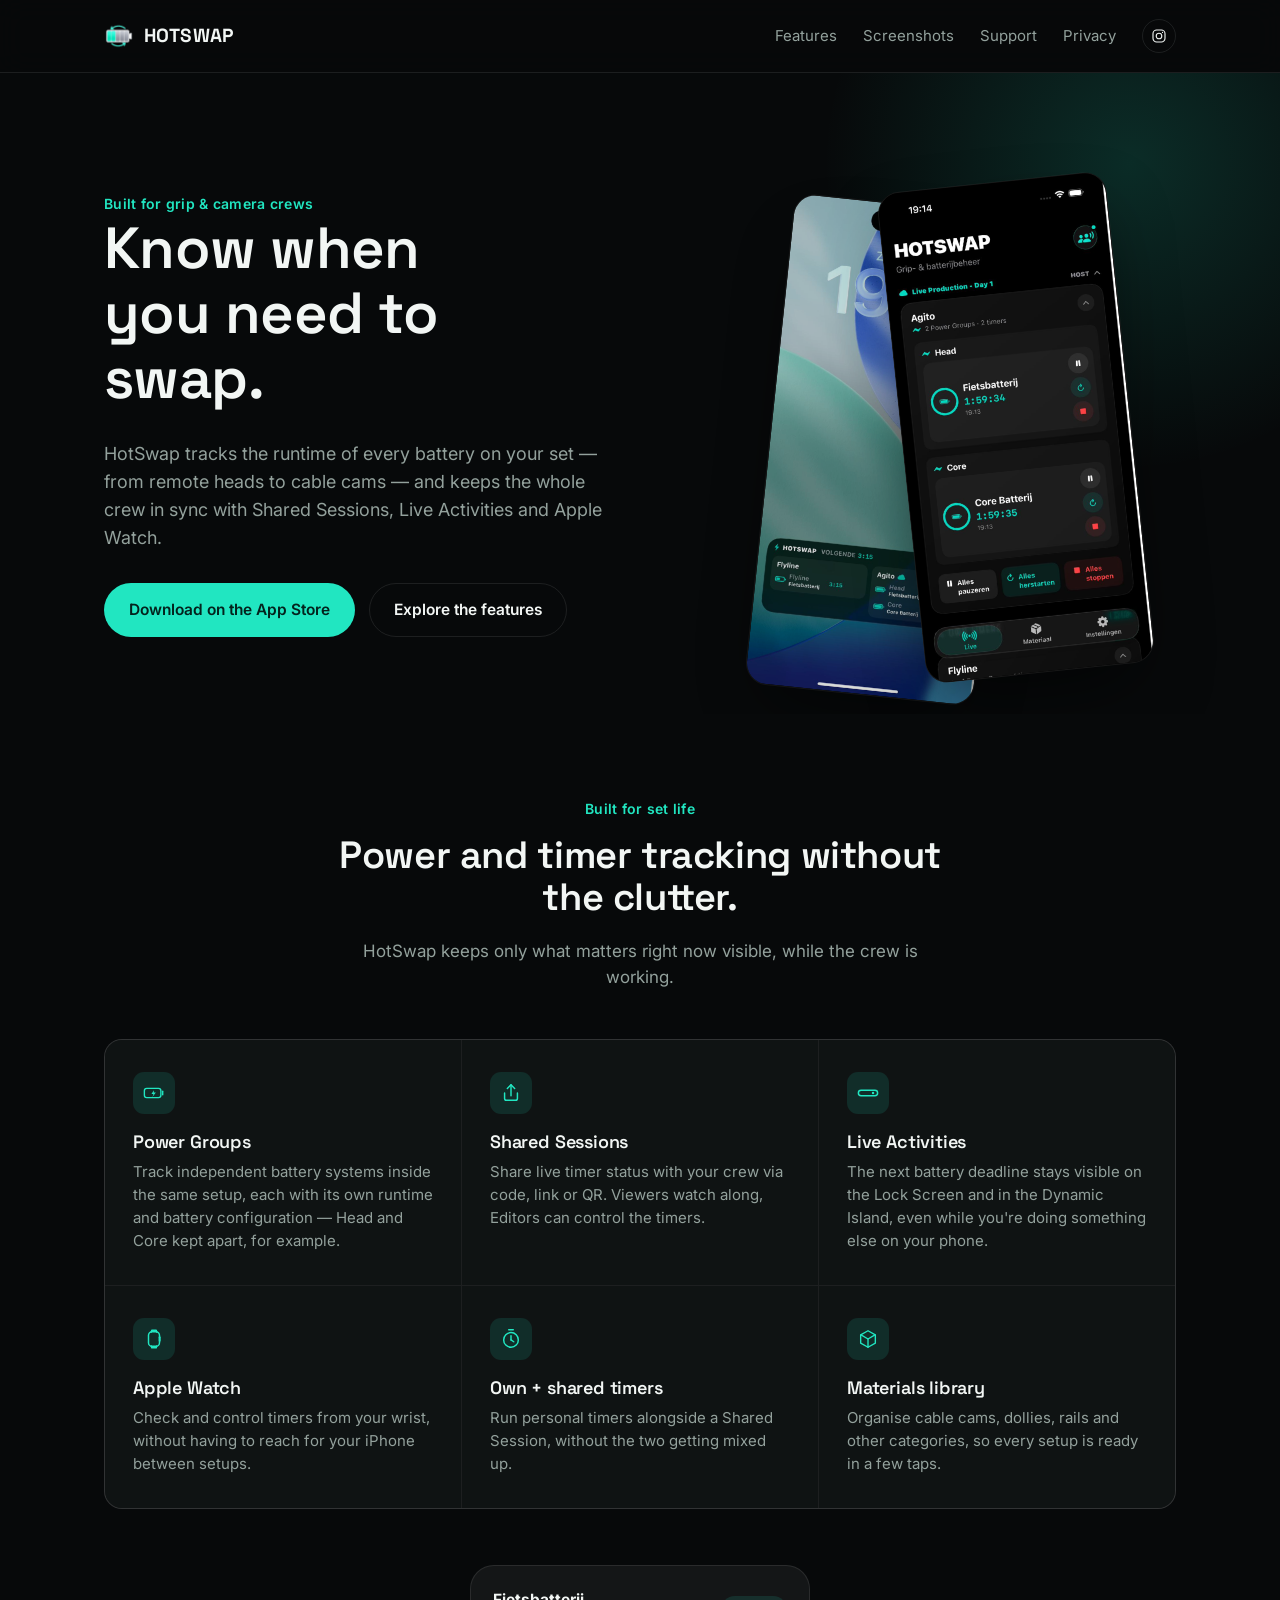
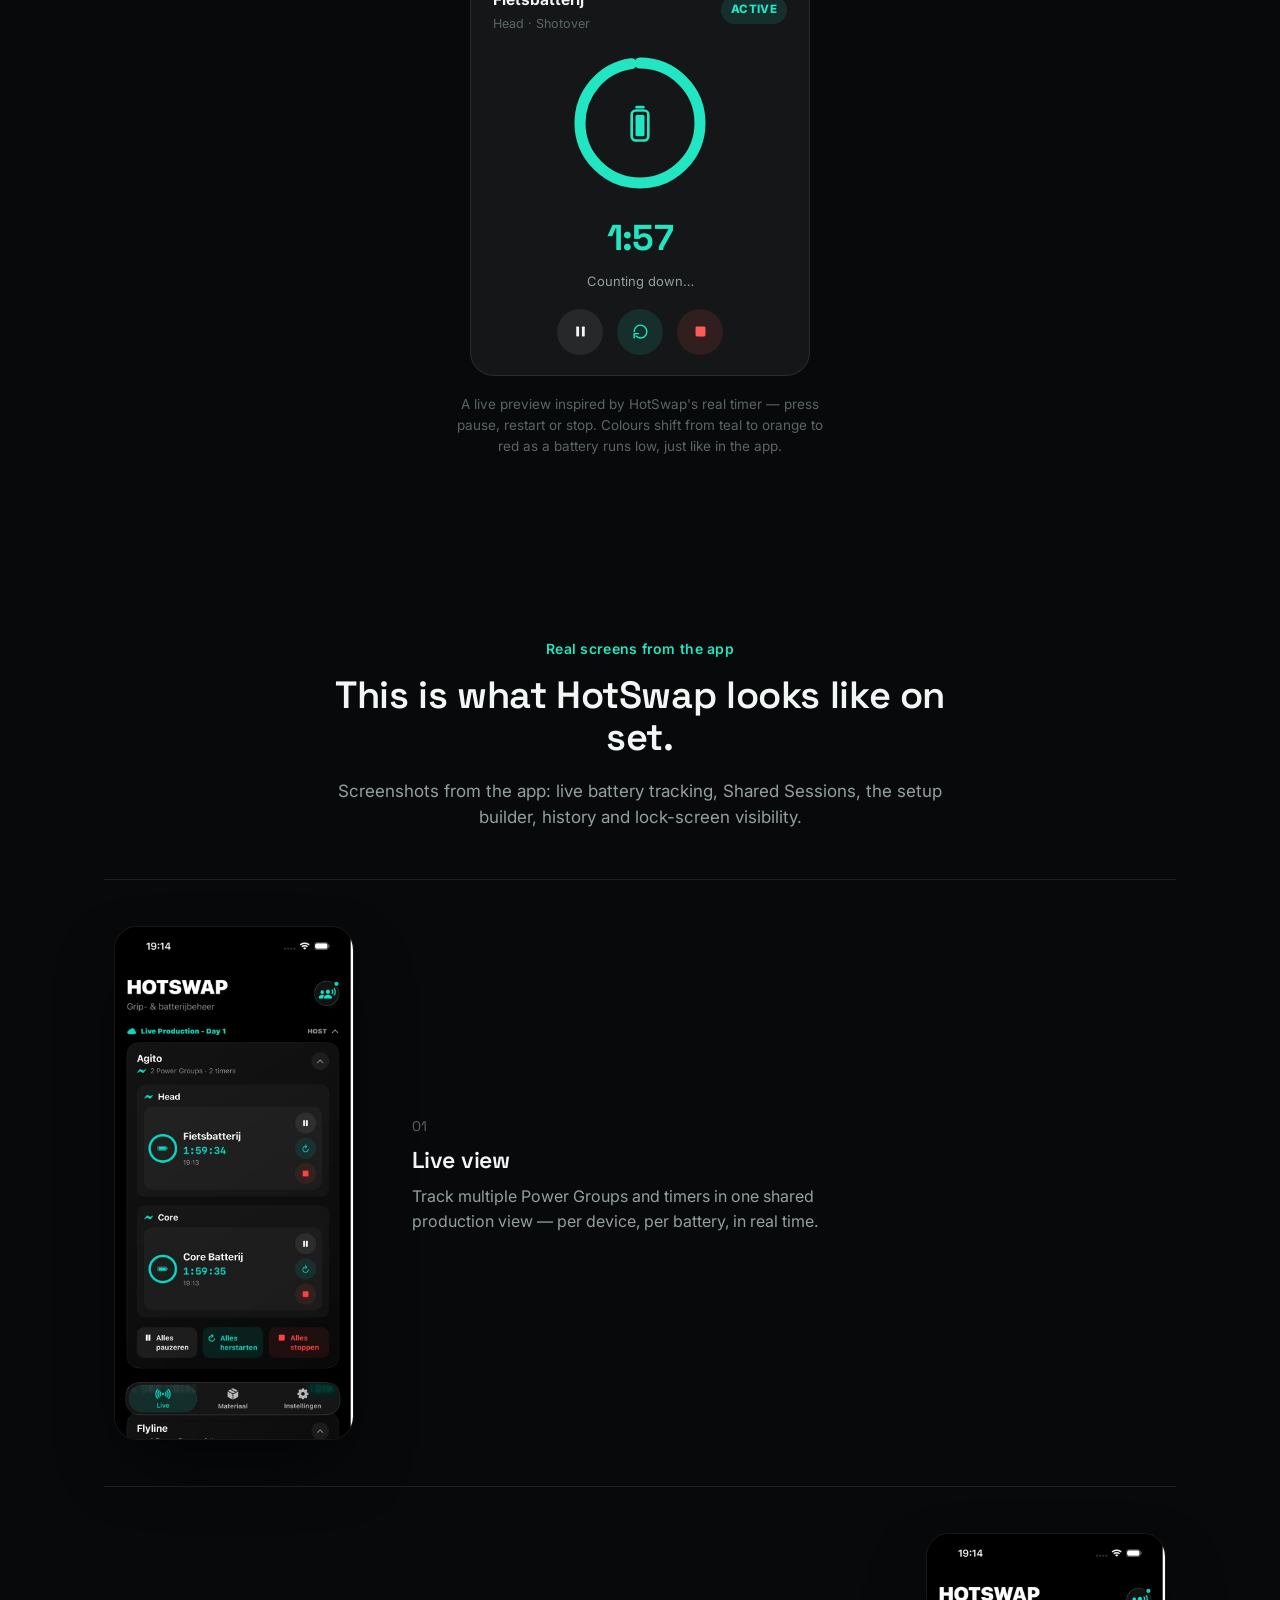
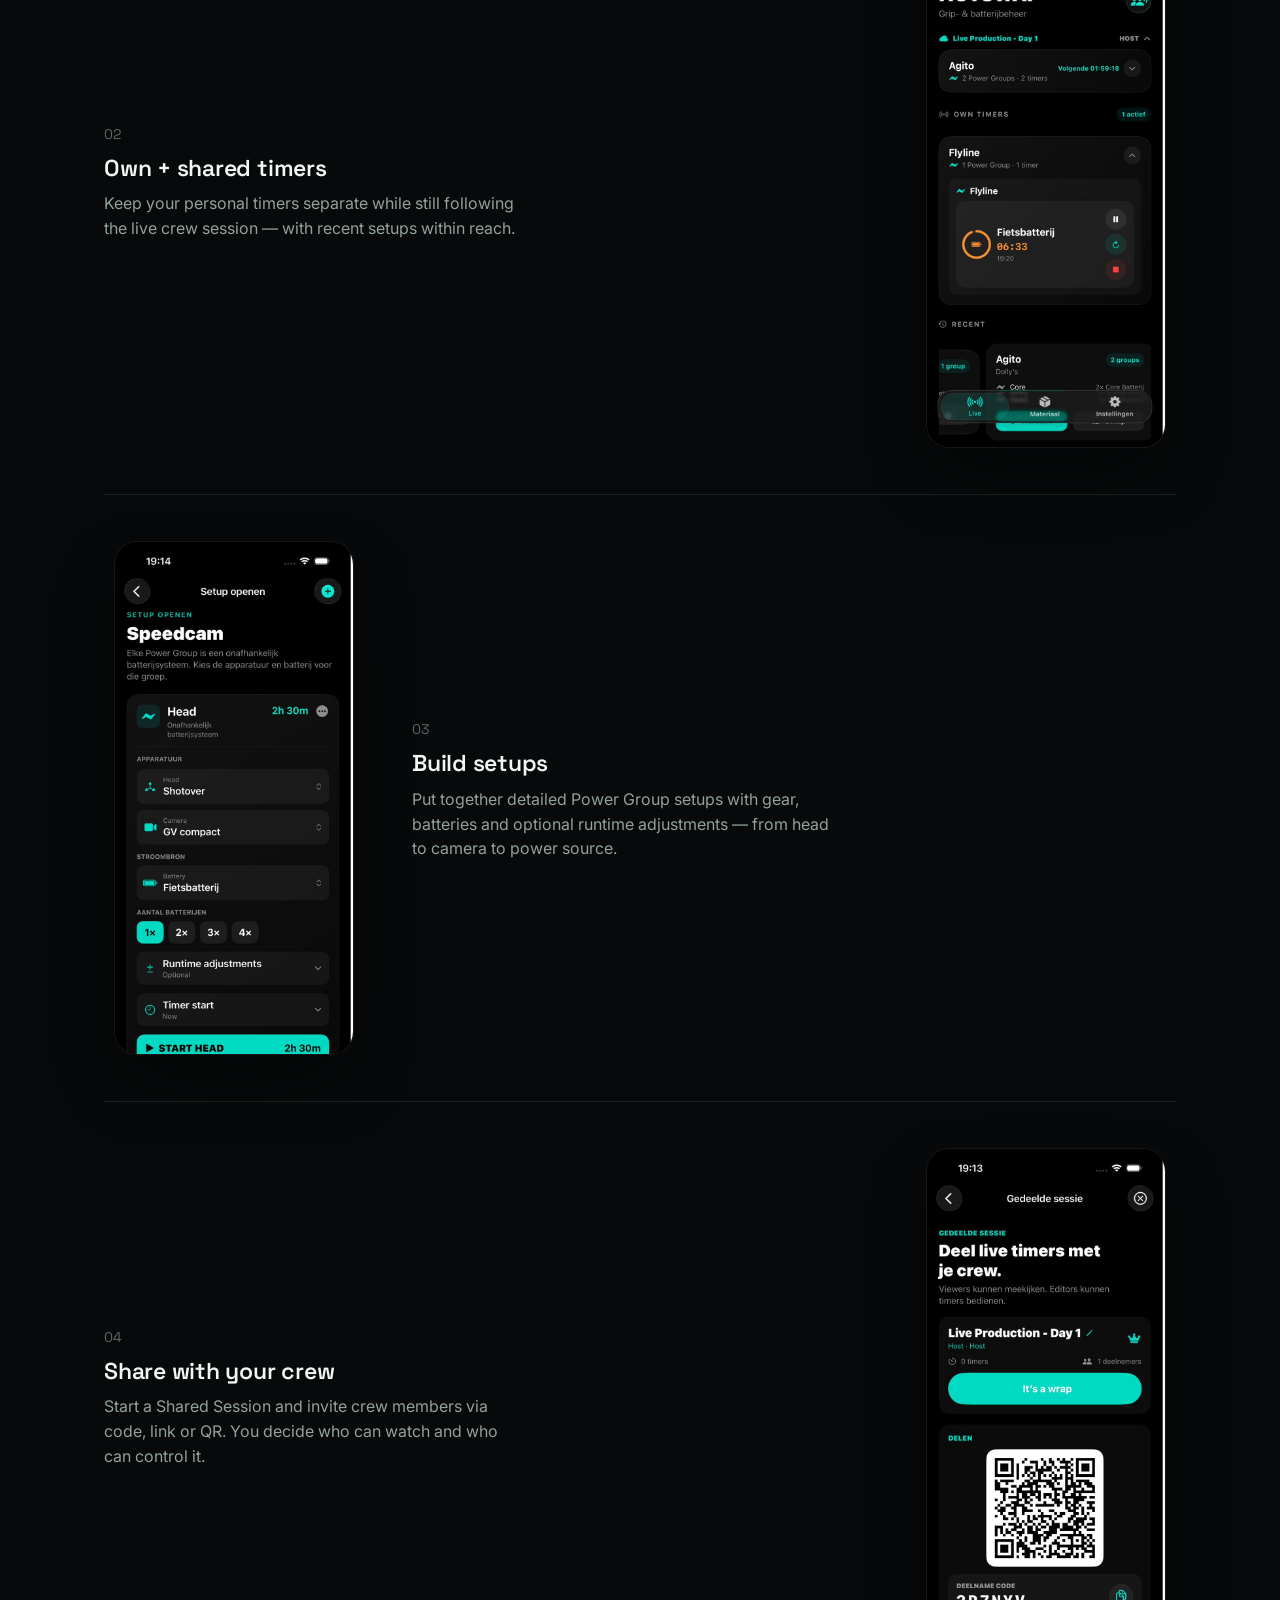
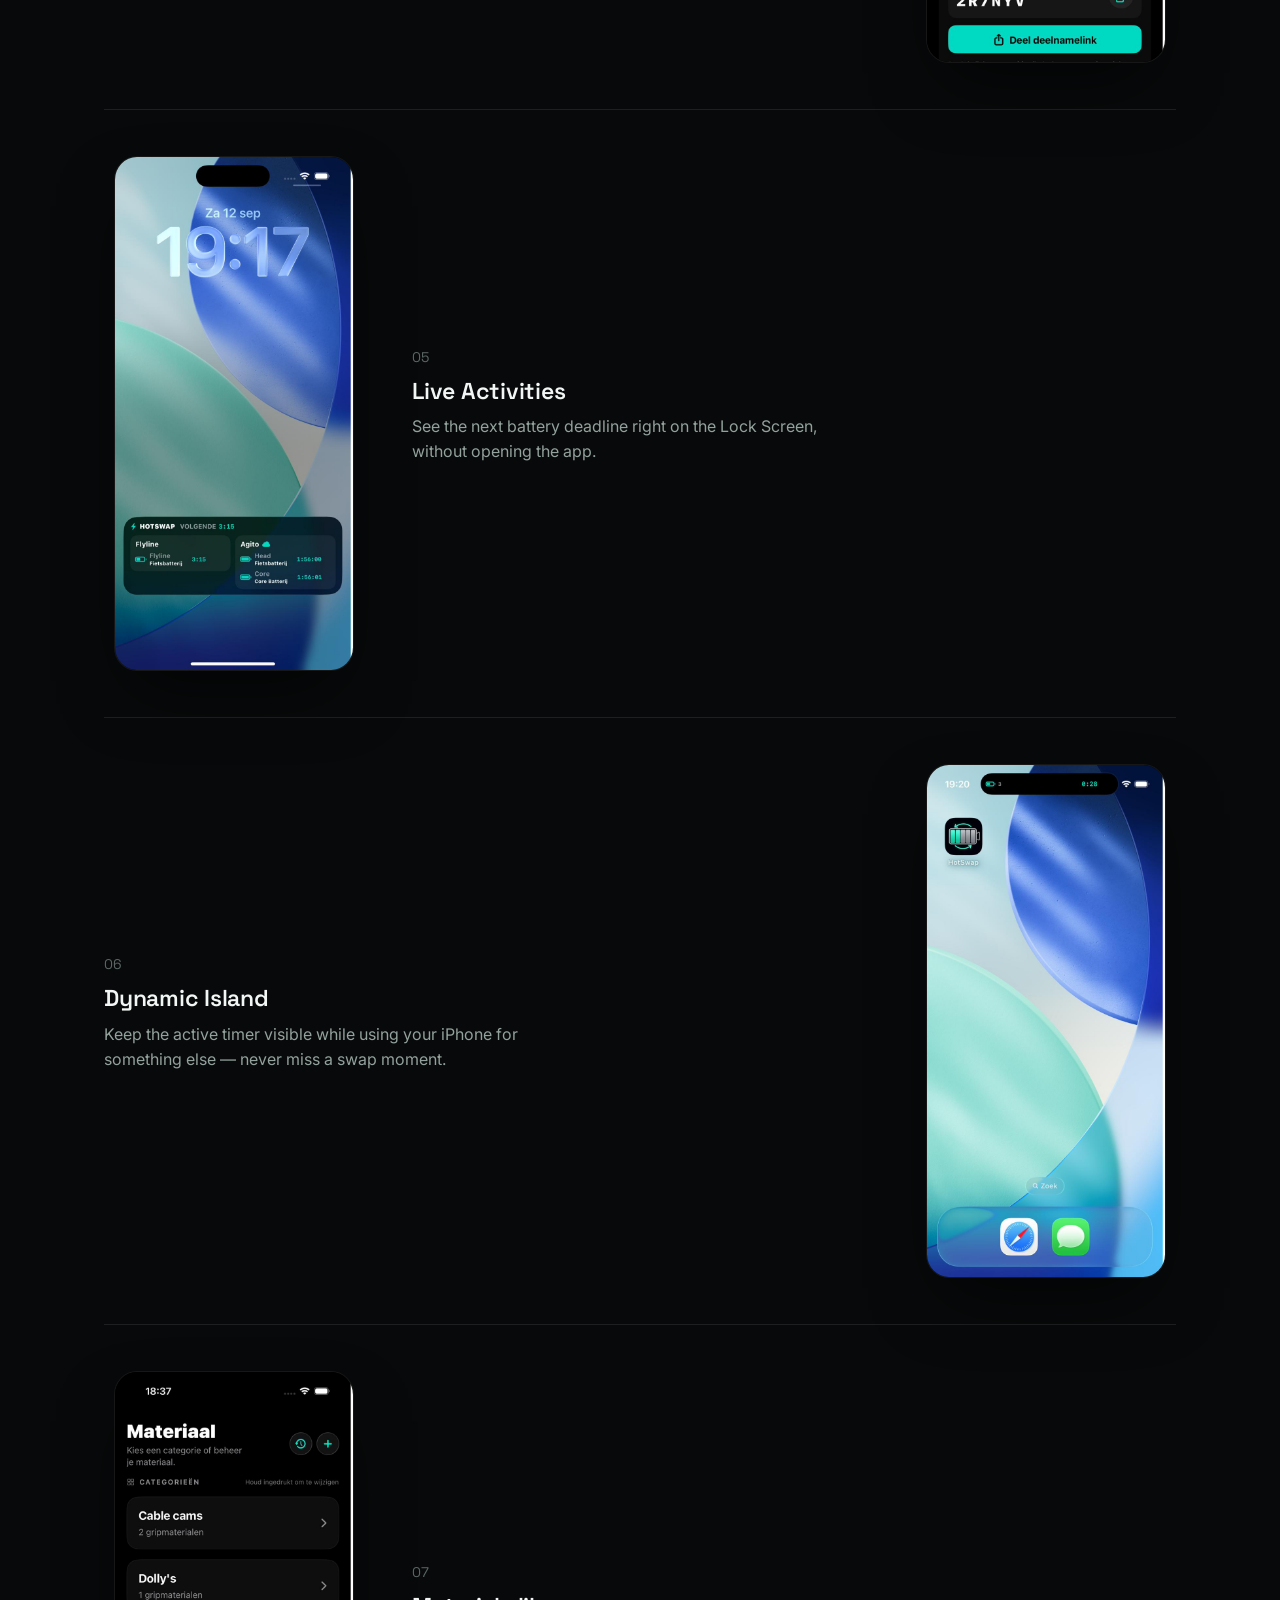
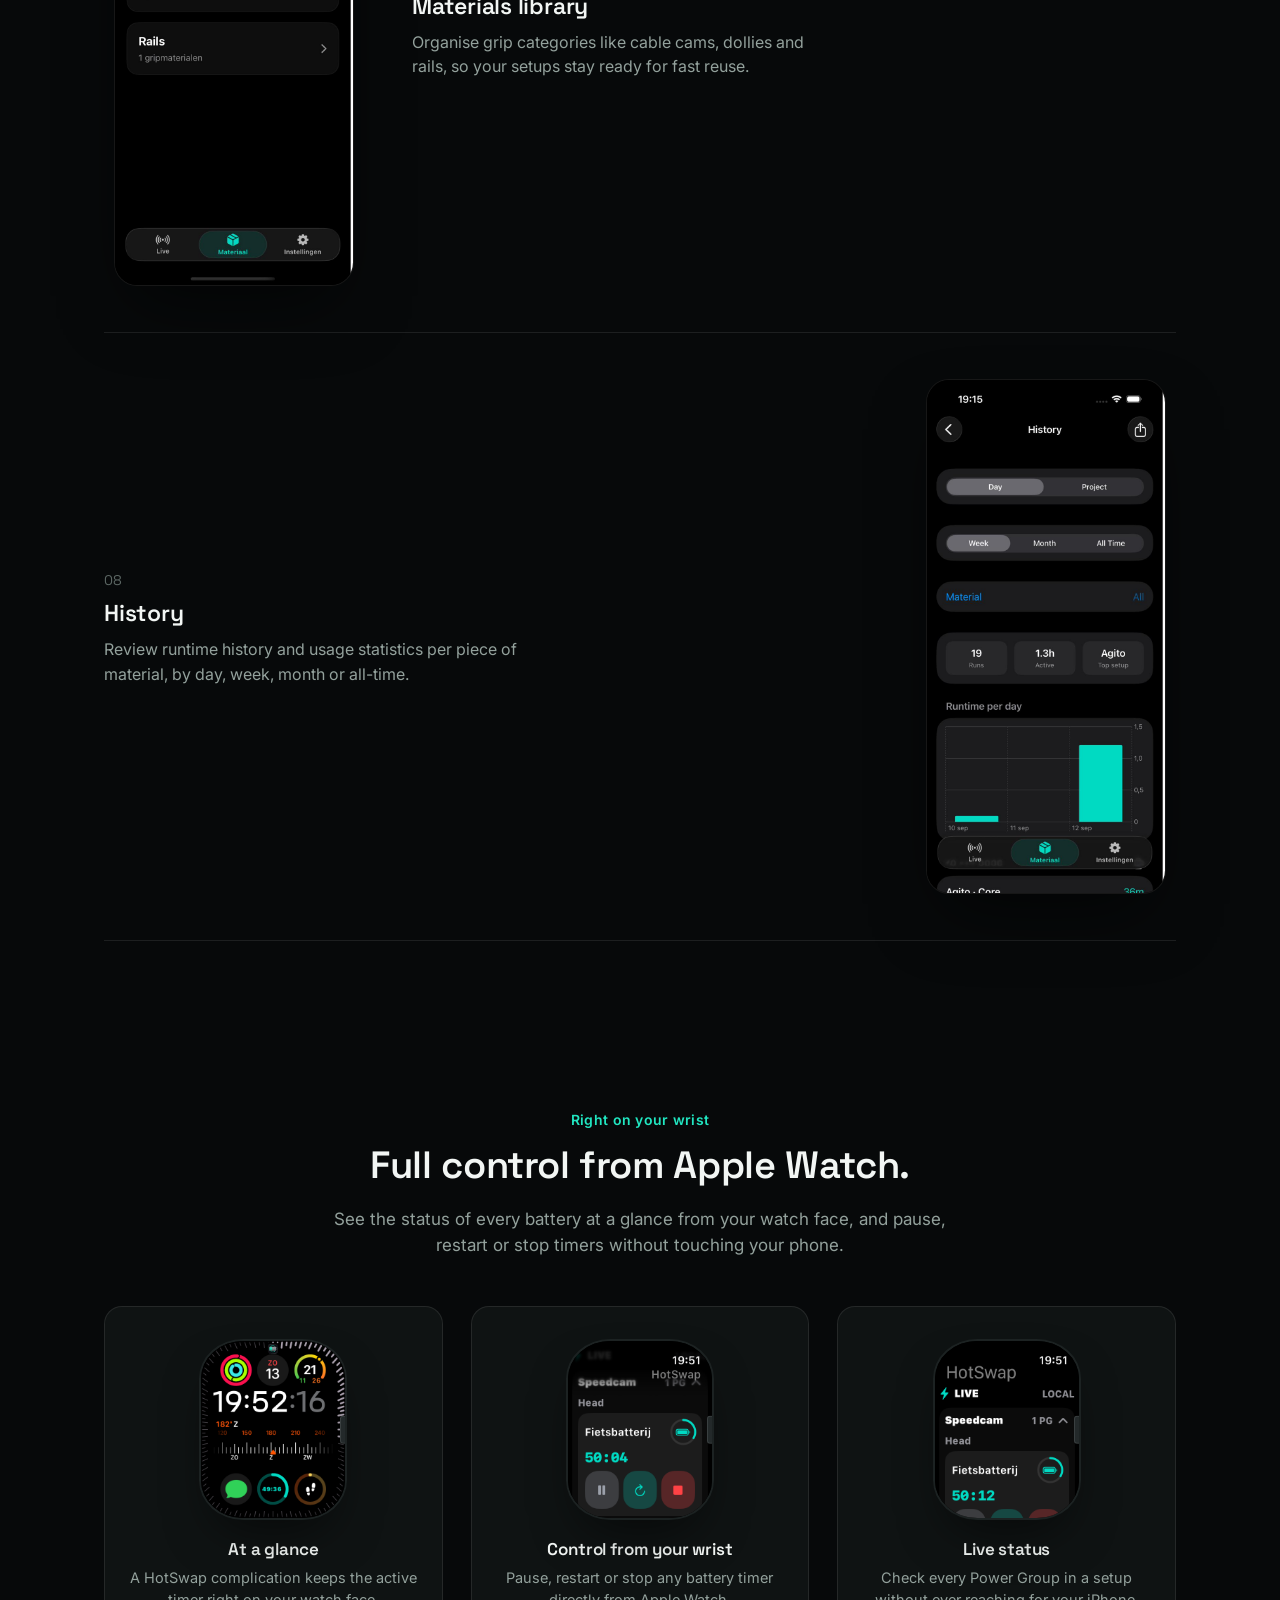
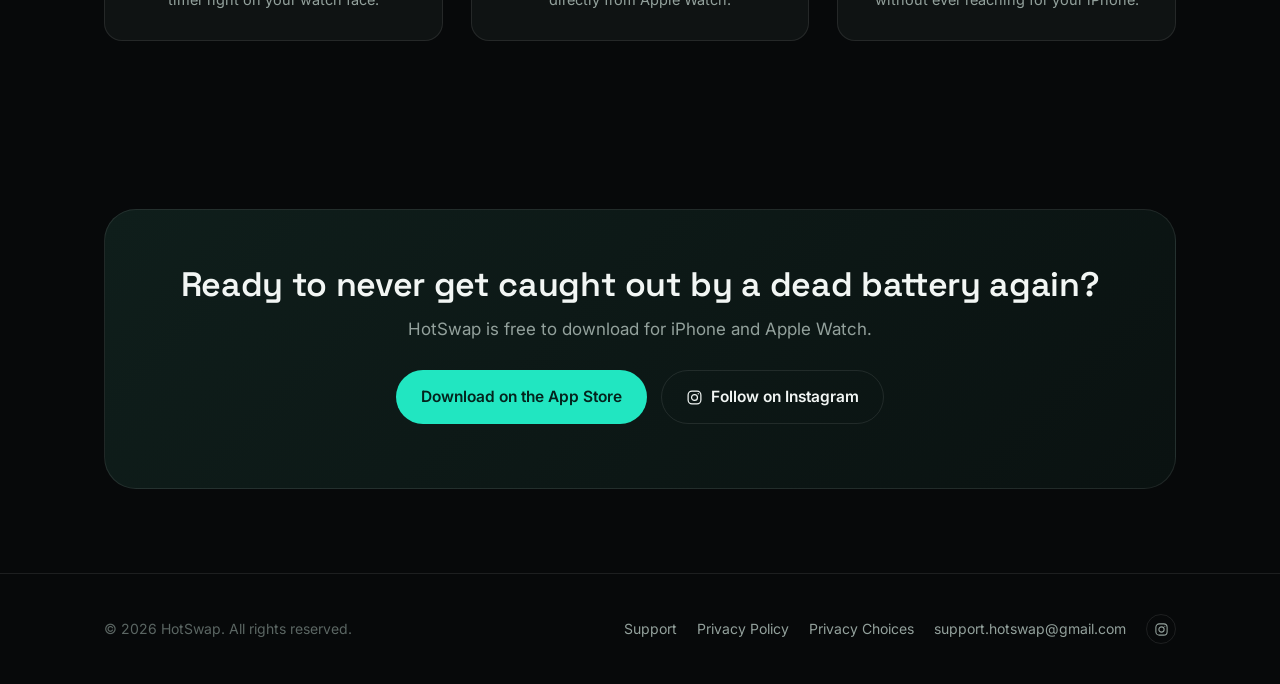
==== commit a8dd91ed: "Website interactif" ====
--- a/index.html
+++ b/index.html
@@ -125,6 +125,48 @@
         <p>Organise cable cams, dollies, rails and other categories, so every setup is ready in a few taps.</p>
       </div>
     </div>
+
+    <div class="demo-wrap" style="margin-top: 56px;">
+      <div class="timer-demo-card" id="demoCard">
+        <div class="timer-demo-head">
+          <div class="who">
+            <span class="name">Fietsbatterij</span>
+            <span class="cat">Head · Shotover</span>
+          </div>
+          <div class="timer-demo-badge" id="demoBadge">ACTIVE</div>
+        </div>
+
+        <div class="timer-ring-wrap">
+          <svg viewBox="0 0 148 148">
+            <circle class="timer-ring-bg" cx="74" cy="74" r="60"></circle>
+            <circle class="timer-ring-progress" id="demoRing" cx="74" cy="74" r="60"></circle>
+          </svg>
+          <div class="timer-ring-center" id="demoIconWrap">
+            <svg viewBox="0 0 24 24" fill="none" stroke="currentColor" stroke-width="1.6" stroke-linecap="round" stroke-linejoin="round">
+              <rect x="1.5" y="7" width="18" height="10" rx="2.5"/>
+              <path d="M21.5 10v4"/>
+              <rect id="demoBatteryFill" x="4" y="9.3" width="12" height="5.4" rx="1" fill="currentColor" stroke="none"/>
+            </svg>
+          </div>
+        </div>
+
+        <div class="timer-demo-time" id="demoTime">02:00</div>
+        <div class="timer-demo-status" id="demoStatus">Counting down…</div>
+
+        <div class="timer-demo-buttons">
+          <button class="timer-btn timer-btn--pause" id="demoPauseBtn" aria-label="Pause or resume">
+            <svg id="demoPauseIcon" viewBox="0 0 24 24" fill="currentColor"><rect x="6" y="5" width="4" height="14" rx="1"/><rect x="14" y="5" width="4" height="14" rx="1"/></svg>
+          </button>
+          <button class="timer-btn timer-btn--restart" id="demoRestartBtn" aria-label="Restart">
+            <svg viewBox="0 0 24 24" fill="none" stroke="currentColor" stroke-width="2" stroke-linecap="round" stroke-linejoin="round"><path d="M3 12a9 9 0 1 1 2.6 6.4"/><path d="M3 21v-6h6"/></svg>
+          </button>
+          <button class="timer-btn timer-btn--stop" id="demoStopBtn" aria-label="Stop">
+            <svg viewBox="0 0 24 24" fill="currentColor"><rect x="5" y="5" width="14" height="14" rx="2"/></svg>
+          </button>
+        </div>
+      </div>
+    </div>
+    <p class="demo-caption">A live preview inspired by HotSwap's real timer — press pause, restart or stop. Colours shift from teal to orange to red as a battery runs low, just like in the app.</p>
   </div>
 </section>
 
@@ -285,5 +327,128 @@
   </div>
 </footer>
 
+<script>
+(function () {
+  var DURATION = 120; // demo runtime in seconds (2:00)
+  var R = 60;
+  var CIRC = 2 * Math.PI * R;
+
+  var ring = document.getElementById('demoRing');
+  var timeEl = document.getElementById('demoTime');
+  var statusEl = document.getElementById('demoStatus');
+  var badgeEl = document.getElementById('demoBadge');
+  var iconWrap = document.getElementById('demoIconWrap');
+  var battFill = document.getElementById('demoBatteryFill');
+  var pauseBtn = document.getElementById('demoPauseBtn');
+  var pauseIcon = document.getElementById('demoPauseIcon');
+  var restartBtn = document.getElementById('demoRestartBtn');
+  var stopBtn = document.getElementById('demoStopBtn');
+
+  if (!ring) return;
+
+  ring.style.strokeDasharray = CIRC;
+
+  var remaining = DURATION;
+  var paused = false;
+  var stopped = false;
+  var intervalId = null;
+
+  var PAUSE_PATH = '<rect x="6" y="5" width="4" height="14" rx="1"/><rect x="14" y="5" width="4" height="14" rx="1"/>';
+  var PLAY_PATH = '<path d="M7 5.5v13l11-6.5z"/>';
+
+  function colorFor() {
+    if (stopped) return '#ff5a5a';
+    if (paused) return '#f5a623';
+    var pct = remaining / DURATION;
+    if (pct <= 0.15) return '#ff5a5a';
+    if (pct <= 0.30) return '#f5a623';
+    return '#21e6c1';
+  }
+
+  function batteryLevel(pct) {
+    if (pct <= 0.05) return 0;
+    if (pct <= 0.35) return 0.25;
+    if (pct <= 0.65) return 0.5;
+    if (pct <= 0.85) return 0.75;
+    return 1;
+  }
+
+  function format(sec) {
+    sec = Math.max(0, sec);
+    var h = Math.floor(sec / 3600);
+    var m = Math.floor((sec % 3600) / 60);
+    var s = sec % 60;
+    var mm = (h > 0 ? String(m).padStart(2, '0') : String(m));
+    var ss = String(s).padStart(2, '0');
+    return h > 0 ? (h + ':' + mm + ':' + ss) : (mm + ':' + ss);
+  }
+
+  function render() {
+    var pct = Math.max(0, remaining / DURATION);
+    var color = colorFor();
+
+    ring.style.strokeDashoffset = CIRC * (1 - pct);
+    ring.style.stroke = color;
+    timeEl.style.color = color;
+    iconWrap.style.color = color;
+    timeEl.textContent = format(remaining);
+
+    var lvl = stopped ? 0 : batteryLevel(pct);
+    battFill.setAttribute('width', (13 * lvl).toFixed(1));
+
+    badgeEl.style.color = color;
+    badgeEl.style.background = color === '#21e6c1' ? 'rgba(33,230,193,0.12)' : (color === '#f5a623' ? 'rgba(245,166,35,0.14)' : 'rgba(255,90,90,0.14)');
+
+    if (stopped) {
+      badgeEl.textContent = 'STOPPED';
+      statusEl.textContent = 'Timer stopped';
+    } else if (remaining <= 0) {
+      badgeEl.textContent = 'EXPIRED';
+      statusEl.textContent = 'Battery empty — swap now';
+    } else if (paused) {
+      badgeEl.textContent = 'PAUSED';
+      statusEl.textContent = 'Timer paused';
+    } else {
+      badgeEl.textContent = 'ACTIVE';
+      statusEl.textContent = 'Counting down…';
+    }
+  }
+
+  function tick() {
+    if (!paused && !stopped && remaining > 0) {
+      remaining -= 1;
+      render();
+    }
+  }
+
+  pauseBtn.addEventListener('click', function () {
+    if (stopped || remaining <= 0) return;
+    paused = !paused;
+    pauseIcon.innerHTML = paused ? PLAY_PATH : PAUSE_PATH;
+    render();
+  });
+
+  restartBtn.addEventListener('click', function () {
+    remaining = DURATION;
+    paused = false;
+    stopped = false;
+    pauseIcon.innerHTML = PAUSE_PATH;
+    restartBtn.classList.remove('pulse');
+    void restartBtn.offsetWidth;
+    restartBtn.classList.add('pulse');
+    render();
+  });
+
+  stopBtn.addEventListener('click', function () {
+    stopped = true;
+    paused = true;
+    render();
+  });
+
+  render();
+  intervalId = setInterval(tick, 1000);
+})();
+</script>
+
 </body>
 </html>
--- a/styles.css
+++ b/styles.css
@@ -565,3 +565,158 @@
   .hero-shots .phone { width: 148px; }
   .hero-shots .phone--front { margin-left: -40px; }
 }
+
+/* ---------- Feature card micro-interactions ---------- */
+
+.feature {
+  transition: transform 0.22s ease, background 0.22s ease;
+  cursor: default;
+}
+.feature:hover, .feature:focus-within {
+  background: #141c1b;
+  transform: translateY(-3px);
+}
+.feature:active { transform: translateY(-1px); }
+
+.feature-icon { transition: transform 0.3s cubic-bezier(.34,1.56,.64,1), background 0.22s ease; }
+.feature:hover .feature-icon {
+  transform: scale(1.1) rotate(-4deg);
+  background: rgba(33, 230, 193, 0.2);
+}
+
+/* ---------- Interactive timer demo ---------- */
+
+.demo-wrap { display: flex; justify-content: center; }
+
+.timer-demo-card {
+  width: 100%;
+  max-width: 340px;
+  background: rgba(255, 255, 255, 0.055);
+  border: 1px solid var(--border);
+  border-radius: 24px;
+  padding: 22px 22px 20px;
+}
+
+.timer-demo-head {
+  display: flex;
+  align-items: center;
+  justify-content: space-between;
+  margin-bottom: 16px;
+}
+
+.timer-demo-head .who { display: flex; flex-direction: column; gap: 2px; }
+.timer-demo-head .who .name { font-weight: 700; font-size: 15.5px; color: var(--text); }
+.timer-demo-head .who .cat { font-size: 12.5px; color: var(--text-faint); }
+
+.timer-demo-badge {
+  font-size: 11.5px;
+  font-weight: 800;
+  letter-spacing: 0.03em;
+  padding: 5px 10px;
+  border-radius: 999px;
+  color: var(--teal);
+  background: rgba(33, 230, 193, 0.12);
+  transition: color 0.3s ease, background 0.3s ease;
+}
+
+.timer-ring-wrap {
+  position: relative;
+  width: 148px;
+  height: 148px;
+  margin: 4px auto 14px;
+}
+
+.timer-ring-wrap svg { width: 100%; height: 100%; transform: rotate(-90deg); }
+
+.timer-ring-bg { fill: none; stroke: rgba(255,255,255,0.08); stroke-width: 11; }
+.timer-ring-progress {
+  fill: none;
+  stroke: var(--teal);
+  stroke-width: 11;
+  stroke-linecap: round;
+  transition: stroke-dashoffset 0.6s cubic-bezier(.4,0,.2,1), stroke 0.3s ease;
+}
+
+.timer-ring-center {
+  position: absolute;
+  inset: 0;
+  display: flex;
+  align-items: center;
+  justify-content: center;
+  color: var(--teal);
+  transition: color 0.3s ease;
+}
+.timer-ring-center svg { width: 40px; height: 40px; }
+
+.timer-demo-time {
+  text-align: center;
+  font-family: "Space Grotesk", monospace;
+  font-weight: 700;
+  font-size: 36px;
+  letter-spacing: -0.02em;
+  color: var(--teal);
+  transition: color 0.3s ease;
+  margin-bottom: 4px;
+}
+
+.timer-demo-status {
+  text-align: center;
+  font-size: 13px;
+  color: var(--text-muted);
+  margin-bottom: 18px;
+  min-height: 18px;
+  transition: color 0.3s ease;
+}
+
+.timer-demo-buttons {
+  display: flex;
+  justify-content: center;
+  gap: 14px;
+}
+
+.timer-btn {
+  width: 46px;
+  height: 46px;
+  border-radius: 50%;
+  border: none;
+  display: flex;
+  align-items: center;
+  justify-content: center;
+  cursor: pointer;
+  transition: transform 0.25s cubic-bezier(.34,1.56,.64,1), background 0.2s ease;
+  -webkit-tap-highlight-color: transparent;
+}
+.timer-btn svg { width: 17px; height: 17px; }
+.timer-btn:active { transform: scale(0.92); }
+
+.timer-btn--pause { background: rgba(255,255,255,0.08); color: var(--text); }
+.timer-btn--pause:hover { background: rgba(255,255,255,0.14); }
+
+.timer-btn--restart { background: rgba(33, 230, 193, 0.12); color: var(--teal); }
+.timer-btn--restart:hover { background: rgba(33, 230, 193, 0.2); }
+.timer-btn--restart.pulse { animation: restartPulse 0.32s ease; }
+
+.timer-btn--stop { background: rgba(255, 90, 90, 0.12); color: #ff5a5a; }
+.timer-btn--stop:hover { background: rgba(255, 90, 90, 0.2); }
+
+@keyframes restartPulse {
+  0% { transform: scale(1); }
+  50% { transform: scale(1.16); }
+  100% { transform: scale(1); }
+}
+
+@keyframes spinOnce {
+  from { transform: rotate(0deg); }
+  to { transform: rotate(360deg); }
+}
+.timer-btn--restart.pulse svg { animation: spinOnce 0.4s ease; }
+
+.demo-caption {
+  text-align: center;
+  font-size: 13.5px;
+  color: var(--text-faint);
+  margin-top: 18px;
+  max-width: 380px;
+  margin-left: auto;
+  margin-right: auto;
+}
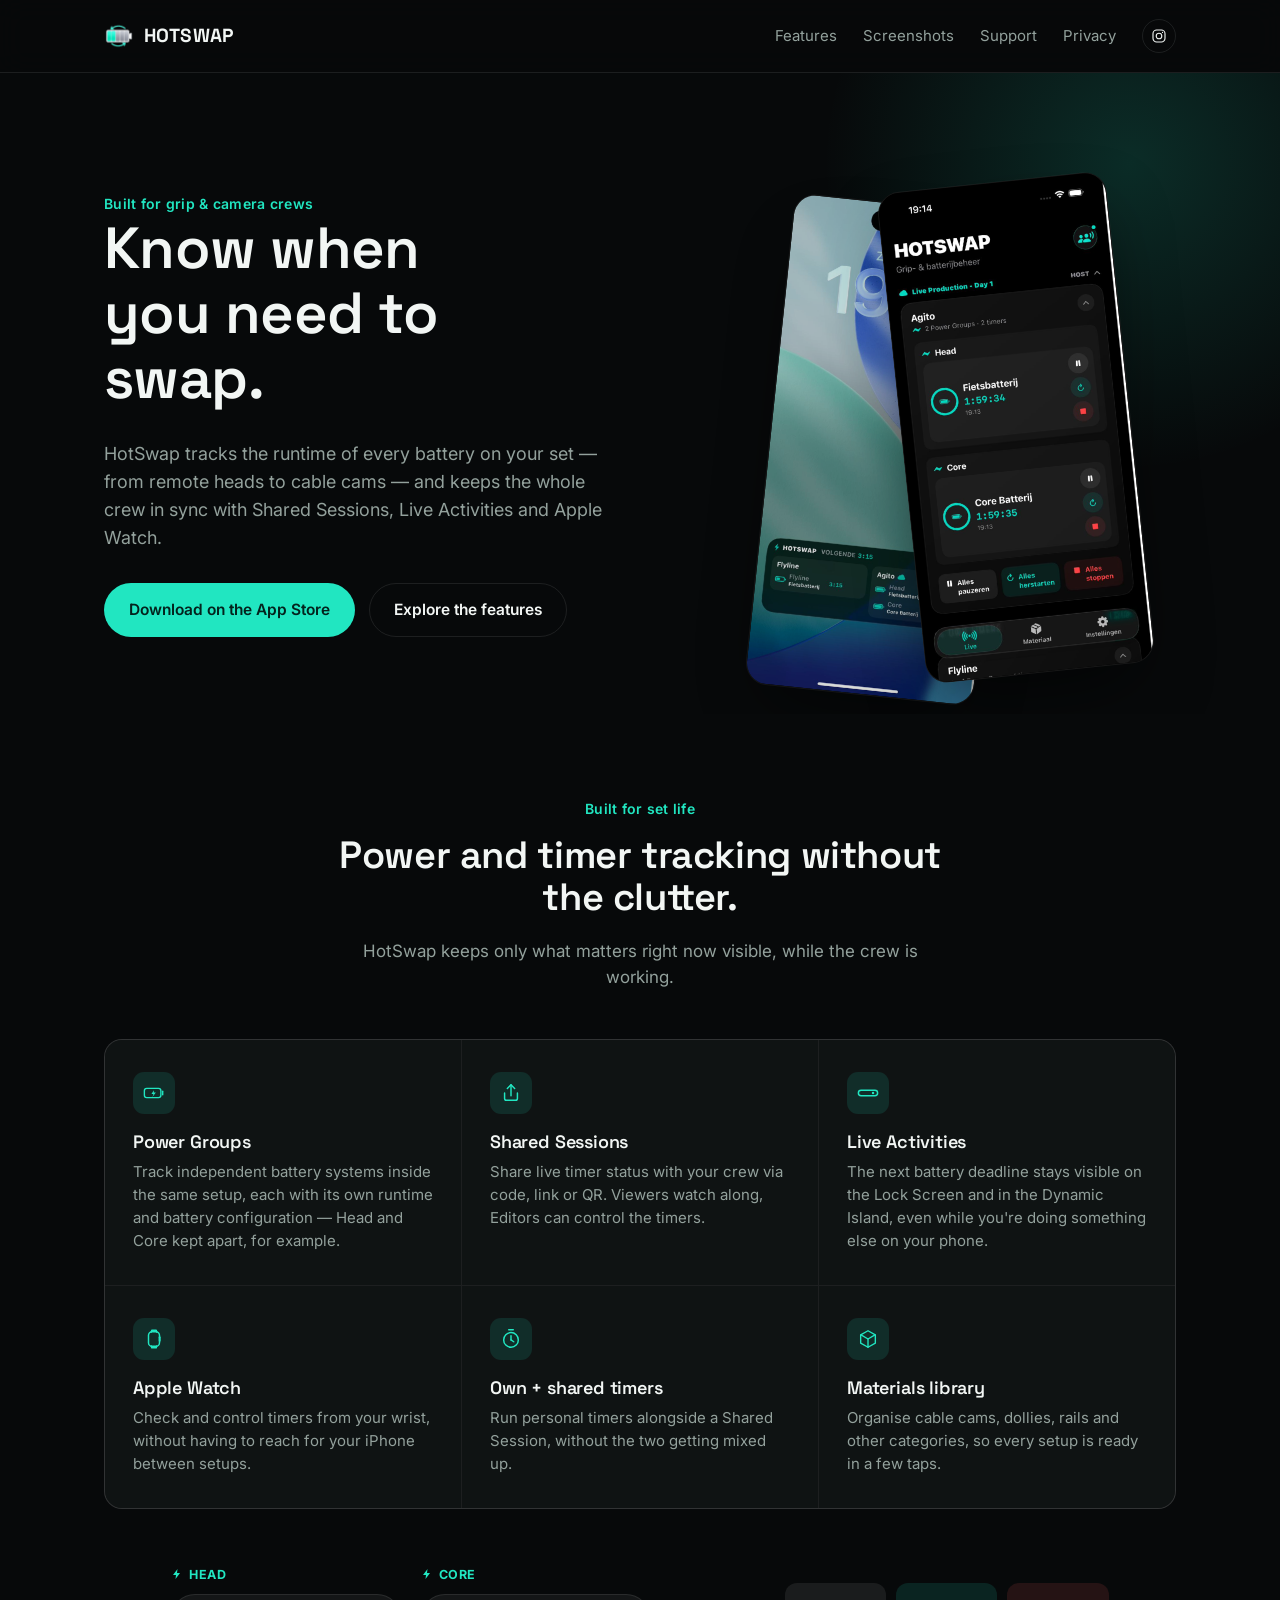
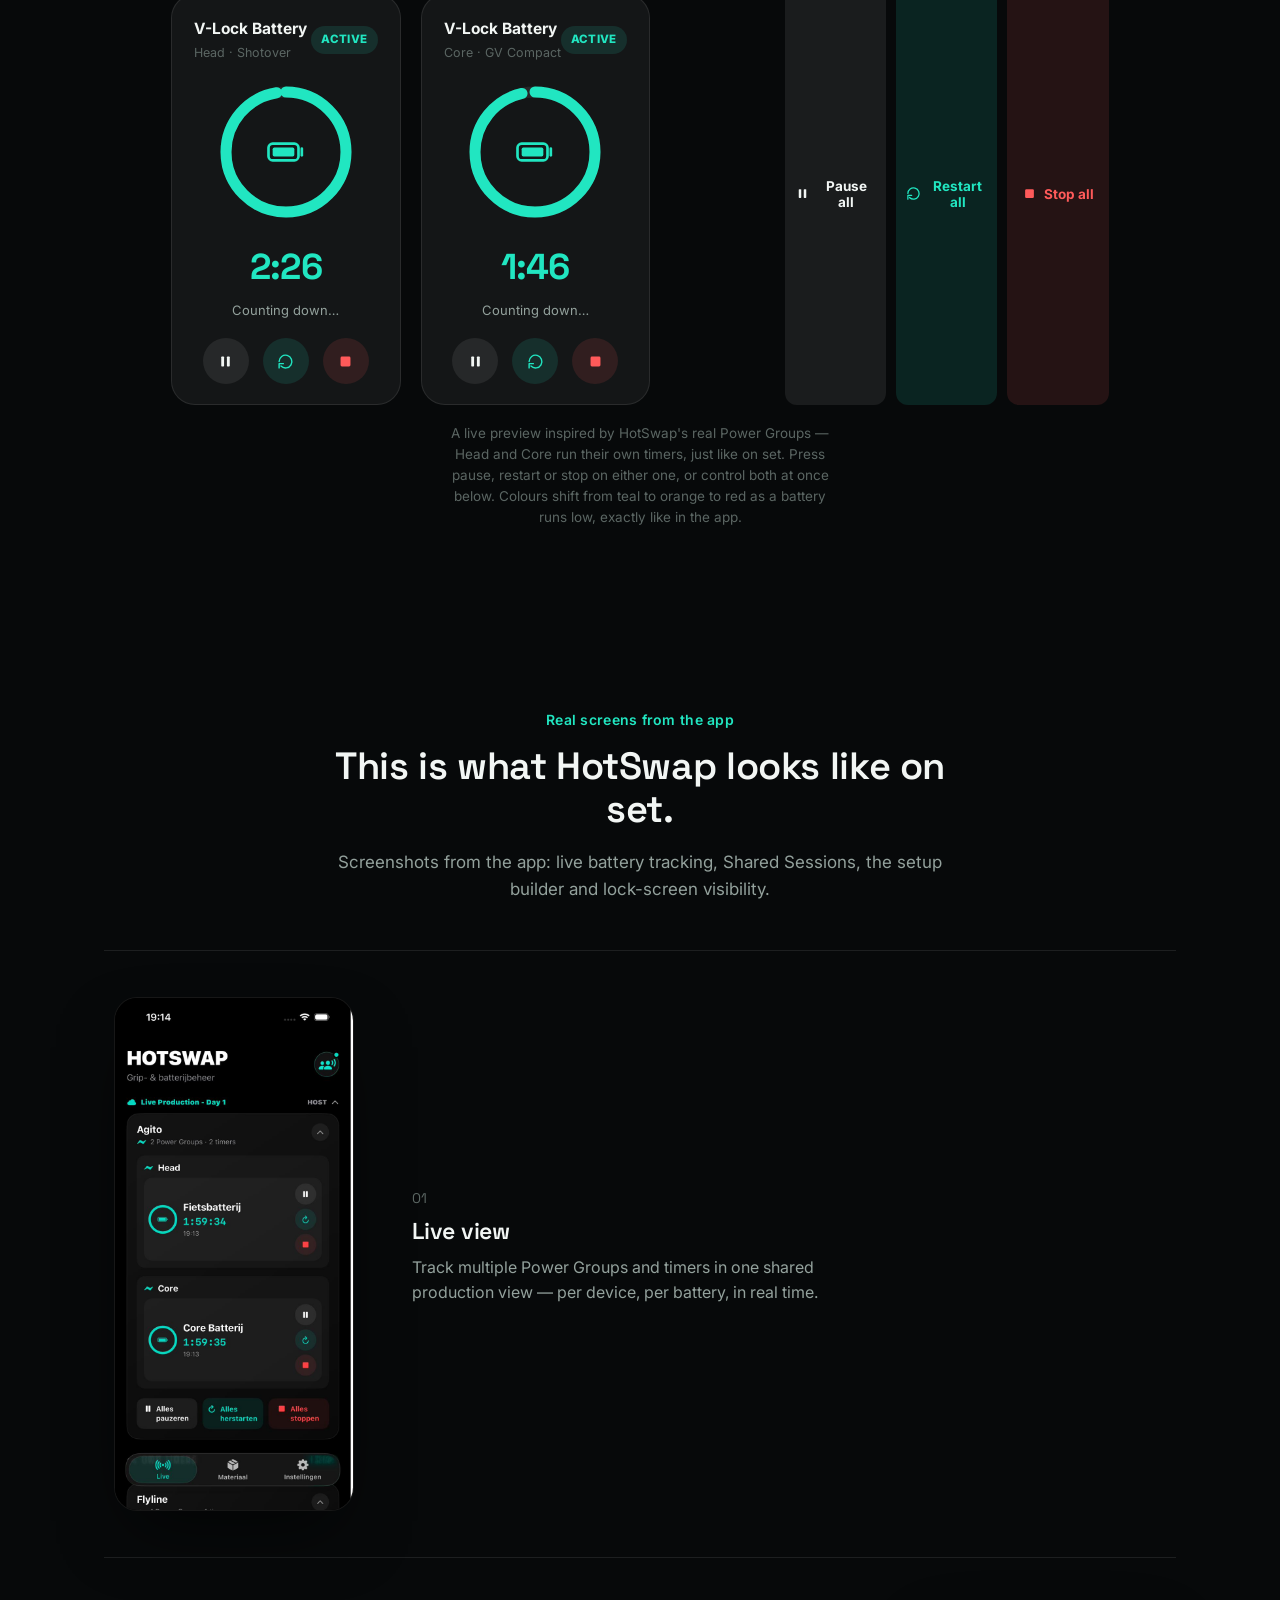
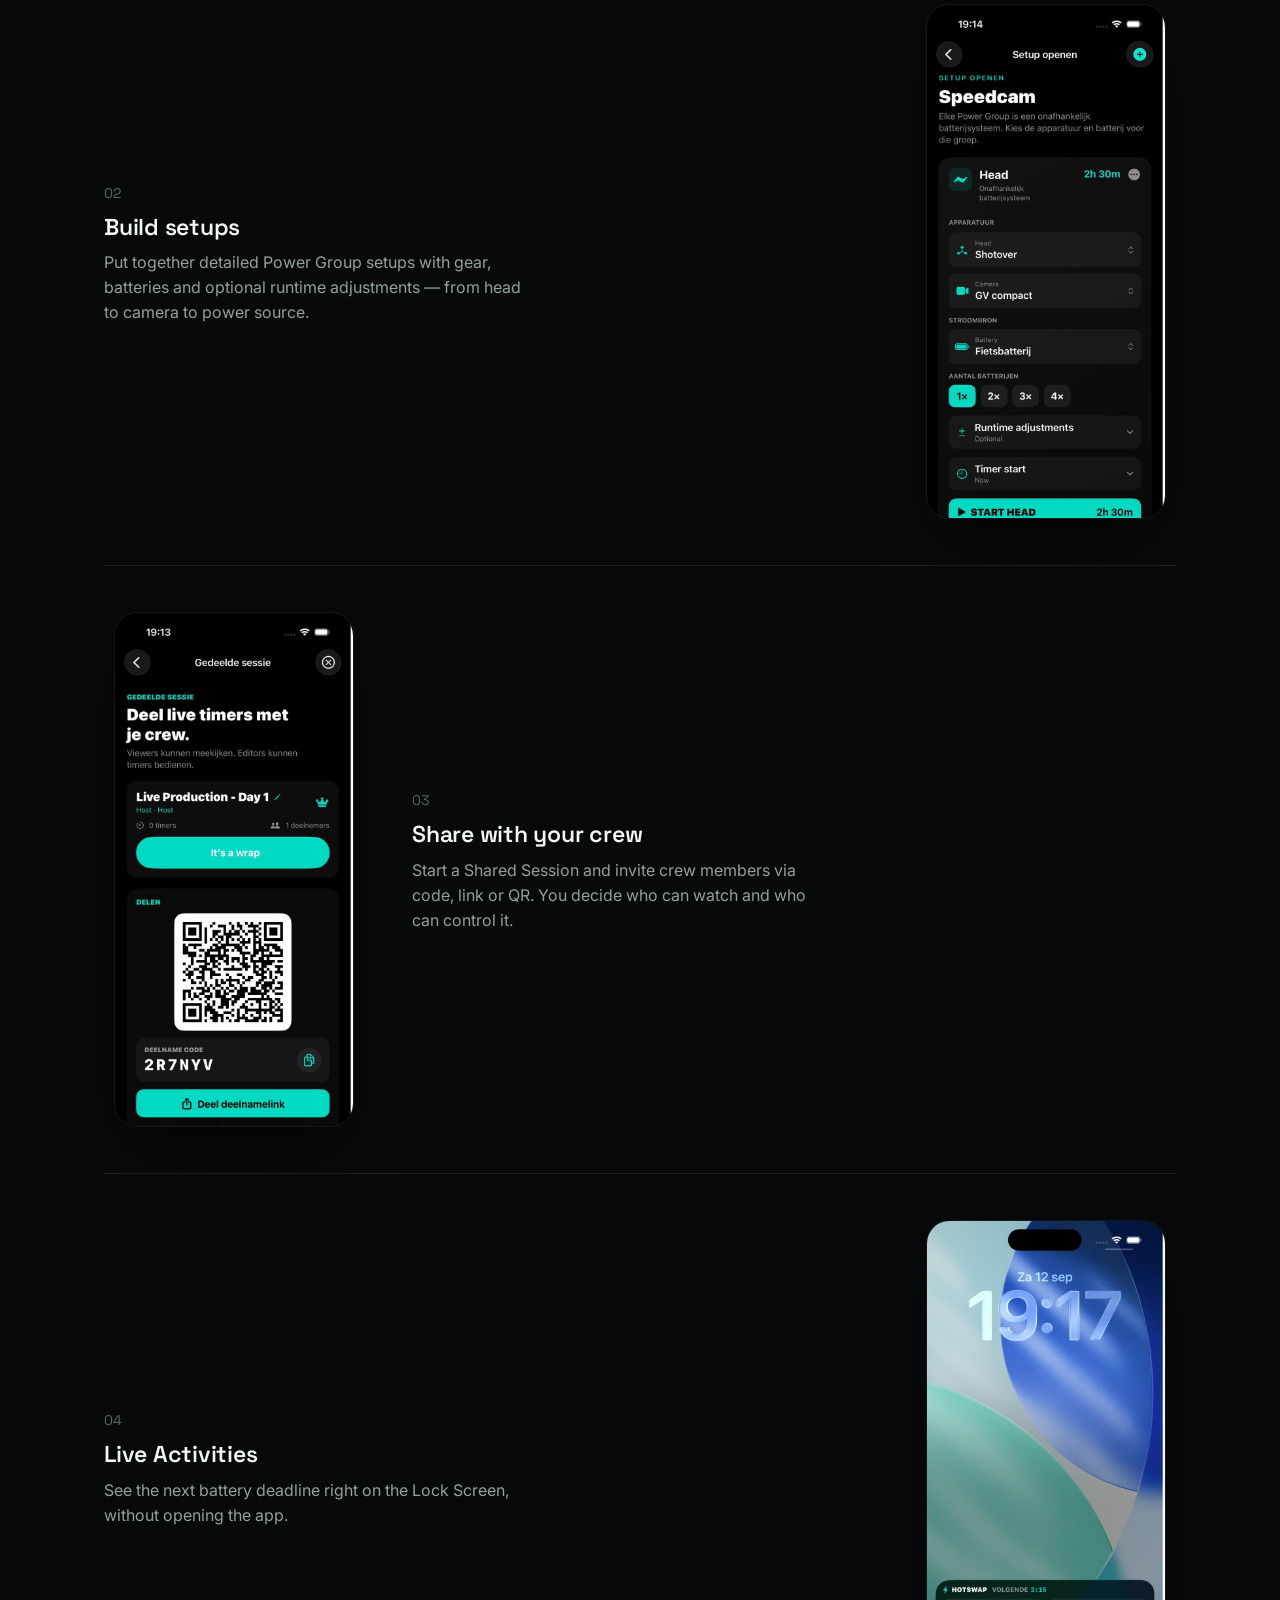
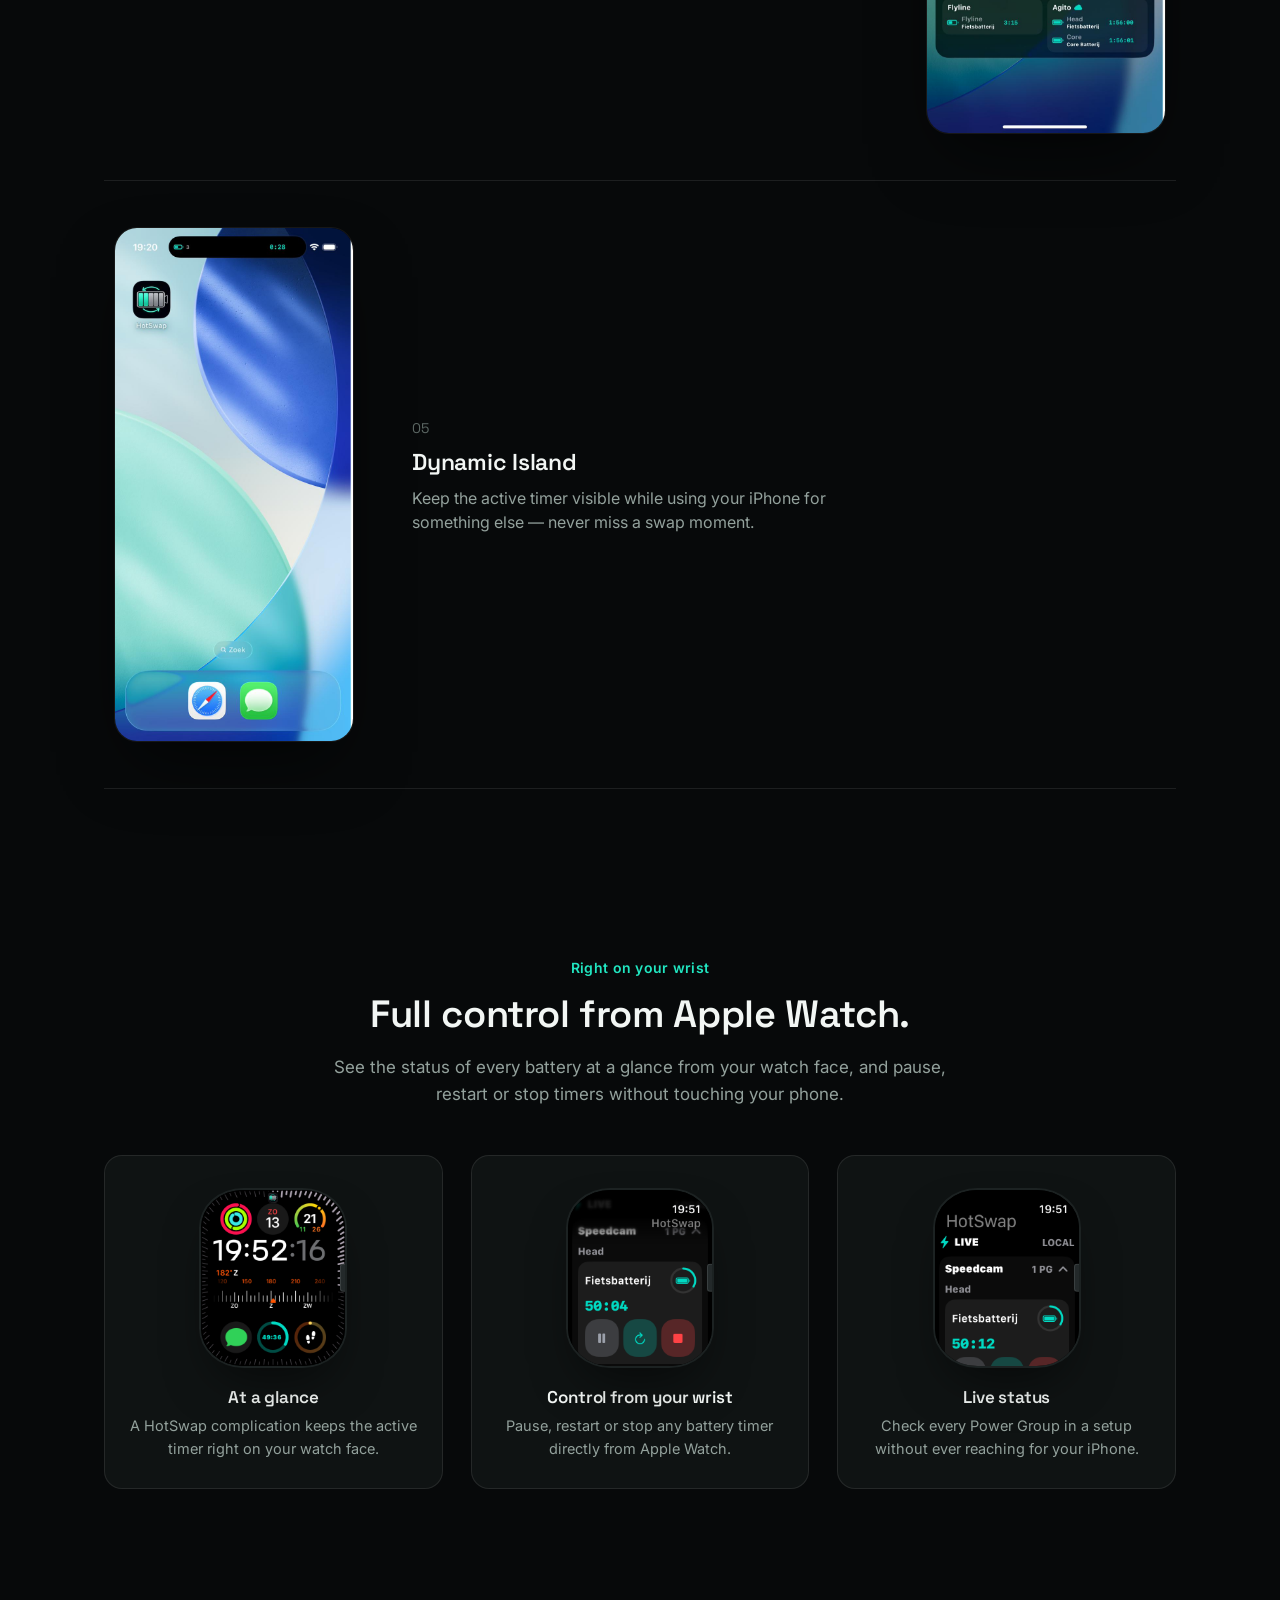
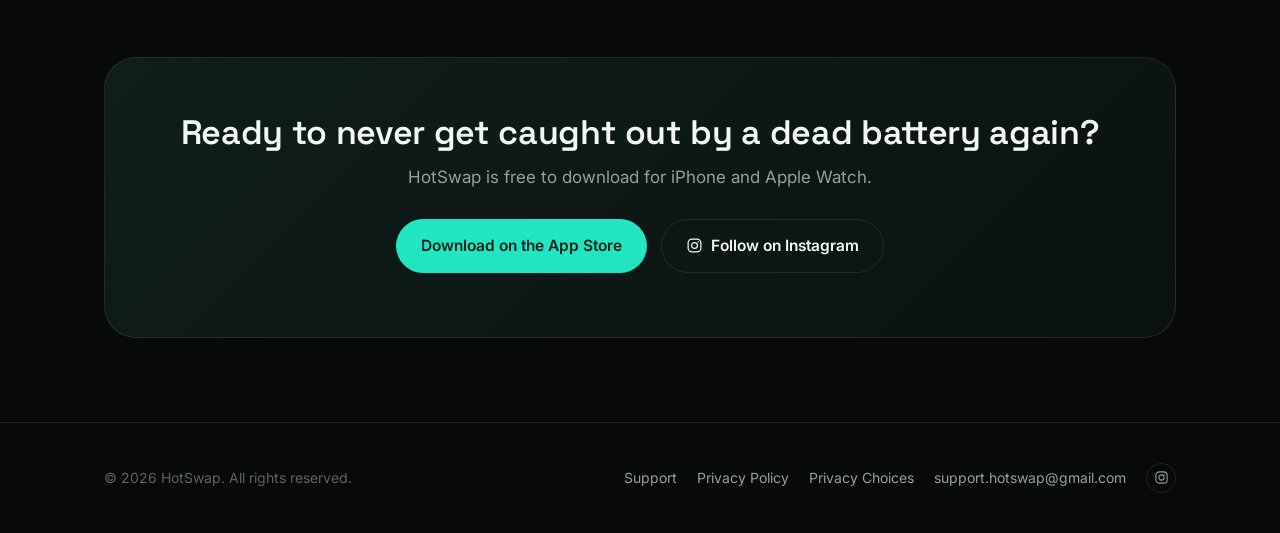
==== commit 12136c78: "Add files via upload" ====
--- a/index.html
+++ b/index.html
@@ -127,46 +127,116 @@
     </div>
 
     <div class="demo-wrap" style="margin-top: 56px;">
-      <div class="timer-demo-card" id="demoCard">
-        <div class="timer-demo-head">
-          <div class="who">
-            <span class="name">Fietsbatterij</span>
-            <span class="cat">Head · Shotover</span>
+      <div class="timer-demo-group">
+
+        <div>
+          <div class="pg-label">
+            <svg viewBox="0 0 24 24" fill="currentColor"><path d="M13 2 4 14h6l-1 8 9-12h-6z"/></svg>
+            Head
           </div>
-          <div class="timer-demo-badge" id="demoBadge">ACTIVE</div>
-        </div>
-
-        <div class="timer-ring-wrap">
-          <svg viewBox="0 0 148 148">
-            <circle class="timer-ring-bg" cx="74" cy="74" r="60"></circle>
-            <circle class="timer-ring-progress" id="demoRing" cx="74" cy="74" r="60"></circle>
-          </svg>
-          <div class="timer-ring-center" id="demoIconWrap">
-            <svg viewBox="0 0 24 24" fill="none" stroke="currentColor" stroke-width="1.6" stroke-linecap="round" stroke-linejoin="round">
-              <rect x="1.5" y="7" width="18" height="10" rx="2.5"/>
-              <path d="M21.5 10v4"/>
-              <rect id="demoBatteryFill" x="4" y="9.3" width="12" height="5.4" rx="1" fill="currentColor" stroke="none"/>
-            </svg>
+          <div class="timer-demo-card" data-duration="150">
+            <div class="timer-demo-head">
+              <div class="who">
+                <span class="name">V-Lock Battery</span>
+                <span class="cat">Head · Shotover</span>
+              </div>
+              <div class="timer-demo-badge js-badge">ACTIVE</div>
+            </div>
+
+            <div class="timer-ring-wrap">
+              <svg viewBox="0 0 148 148">
+                <circle class="timer-ring-bg" cx="74" cy="74" r="60"></circle>
+                <circle class="timer-ring-progress js-ring" cx="74" cy="74" r="60"></circle>
+              </svg>
+              <div class="timer-ring-center js-icon-wrap">
+                <svg viewBox="0 0 24 24" width="40" height="40" fill="none" stroke="currentColor" stroke-width="1.6" stroke-linecap="round" stroke-linejoin="round">
+                  <rect x="1.5" y="7" width="18" height="10" rx="2.5"/>
+                  <path d="M21.5 10v4"/>
+                  <rect class="js-batt-fill" x="4" y="9.3" width="13" height="5.4" rx="1" fill="currentColor" stroke="none"/>
+                </svg>
+              </div>
+            </div>
+
+            <div class="timer-demo-time js-time">02:30</div>
+            <div class="timer-demo-status js-status">Counting down…</div>
+
+            <div class="timer-demo-buttons">
+              <button class="timer-btn timer-btn--pause js-pause" aria-label="Pause or resume">
+                <svg class="js-pause-icon" viewBox="0 0 24 24" fill="currentColor"><rect x="6" y="5" width="4" height="14" rx="1"/><rect x="14" y="5" width="4" height="14" rx="1"/></svg>
+              </button>
+              <button class="timer-btn timer-btn--restart js-restart" aria-label="Restart">
+                <svg viewBox="0 0 24 24" fill="none" stroke="currentColor" stroke-width="2" stroke-linecap="round" stroke-linejoin="round"><path d="M3 12a9 9 0 1 1 2.6 6.4"/><path d="M3 21v-6h6"/></svg>
+              </button>
+              <button class="timer-btn timer-btn--stop js-stop" aria-label="Stop">
+                <svg viewBox="0 0 24 24" fill="currentColor"><rect x="5" y="5" width="14" height="14" rx="2"/></svg>
+              </button>
+            </div>
           </div>
         </div>
 
-        <div class="timer-demo-time" id="demoTime">02:00</div>
-        <div class="timer-demo-status" id="demoStatus">Counting down…</div>
-
-        <div class="timer-demo-buttons">
-          <button class="timer-btn timer-btn--pause" id="demoPauseBtn" aria-label="Pause or resume">
-            <svg id="demoPauseIcon" viewBox="0 0 24 24" fill="currentColor"><rect x="6" y="5" width="4" height="14" rx="1"/><rect x="14" y="5" width="4" height="14" rx="1"/></svg>
-          </button>
-          <button class="timer-btn timer-btn--restart" id="demoRestartBtn" aria-label="Restart">
-            <svg viewBox="0 0 24 24" fill="none" stroke="currentColor" stroke-width="2" stroke-linecap="round" stroke-linejoin="round"><path d="M3 12a9 9 0 1 1 2.6 6.4"/><path d="M3 21v-6h6"/></svg>
-          </button>
-          <button class="timer-btn timer-btn--stop" id="demoStopBtn" aria-label="Stop">
-            <svg viewBox="0 0 24 24" fill="currentColor"><rect x="5" y="5" width="14" height="14" rx="2"/></svg>
-          </button>
-        </div>
-      </div>
-    </div>
-    <p class="demo-caption">A live preview inspired by HotSwap's real timer — press pause, restart or stop. Colours shift from teal to orange to red as a battery runs low, just like in the app.</p>
+        <div>
+          <div class="pg-label">
+            <svg viewBox="0 0 24 24" fill="currentColor"><path d="M13 2 4 14h6l-1 8 9-12h-6z"/></svg>
+            Core
+          </div>
+          <div class="timer-demo-card" data-duration="110">
+            <div class="timer-demo-head">
+              <div class="who">
+                <span class="name">V-Lock Battery</span>
+                <span class="cat">Core · GV Compact</span>
+              </div>
+              <div class="timer-demo-badge js-badge">ACTIVE</div>
+            </div>
+
+            <div class="timer-ring-wrap">
+              <svg viewBox="0 0 148 148">
+                <circle class="timer-ring-bg" cx="74" cy="74" r="60"></circle>
+                <circle class="timer-ring-progress js-ring" cx="74" cy="74" r="60"></circle>
+              </svg>
+              <div class="timer-ring-center js-icon-wrap">
+                <svg viewBox="0 0 24 24" width="40" height="40" fill="none" stroke="currentColor" stroke-width="1.6" stroke-linecap="round" stroke-linejoin="round">
+                  <rect x="1.5" y="7" width="18" height="10" rx="2.5"/>
+                  <path d="M21.5 10v4"/>
+                  <rect class="js-batt-fill" x="4" y="9.3" width="13" height="5.4" rx="1" fill="currentColor" stroke="none"/>
+                </svg>
+              </div>
+            </div>
+
+            <div class="timer-demo-time js-time">01:50</div>
+            <div class="timer-demo-status js-status">Counting down…</div>
+
+            <div class="timer-demo-buttons">
+              <button class="timer-btn timer-btn--pause js-pause" aria-label="Pause or resume">
+                <svg class="js-pause-icon" viewBox="0 0 24 24" fill="currentColor"><rect x="6" y="5" width="4" height="14" rx="1"/><rect x="14" y="5" width="4" height="14" rx="1"/></svg>
+              </button>
+              <button class="timer-btn timer-btn--restart js-restart" aria-label="Restart">
+                <svg viewBox="0 0 24 24" fill="none" stroke="currentColor" stroke-width="2" stroke-linecap="round" stroke-linejoin="round"><path d="M3 12a9 9 0 1 1 2.6 6.4"/><path d="M3 21v-6h6"/></svg>
+              </button>
+              <button class="timer-btn timer-btn--stop js-stop" aria-label="Stop">
+                <svg viewBox="0 0 24 24" fill="currentColor"><rect x="5" y="5" width="14" height="14" rx="2"/></svg>
+              </button>
+            </div>
+          </div>
+        </div>
+
+      </div>
+
+      <div class="timer-demo-allrow">
+        <button class="all-btn all-btn--pause" id="allPauseBtn">
+          <svg viewBox="0 0 24 24" fill="currentColor"><rect x="6" y="5" width="4" height="14" rx="1"/><rect x="14" y="5" width="4" height="14" rx="1"/></svg>
+          Pause all
+        </button>
+        <button class="all-btn all-btn--restart" id="allRestartBtn">
+          <svg viewBox="0 0 24 24" fill="none" stroke="currentColor" stroke-width="2" stroke-linecap="round" stroke-linejoin="round"><path d="M3 12a9 9 0 1 1 2.6 6.4"/><path d="M3 21v-6h6"/></svg>
+          Restart all
+        </button>
+        <button class="all-btn all-btn--stop" id="allStopBtn">
+          <svg viewBox="0 0 24 24" fill="currentColor"><rect x="5" y="5" width="14" height="14" rx="2"/></svg>
+          Stop all
+        </button>
+      </div>
+    </div>
+    <p class="demo-caption">A live preview inspired by HotSwap's real Power Groups — Head and Core run their own timers, just like on set. Press pause, restart or stop on either one, or control both at once below. Colours shift from teal to orange to red as a battery runs low, exactly like in the app.</p>
   </div>
 </section>
 
@@ -175,7 +245,7 @@
     <div class="section-head">
       <span class="eyebrow">Real screens from the app</span>
       <h2>This is what HotSwap looks like on set.</h2>
-      <p>Screenshots from the app: live battery tracking, Shared Sessions, the setup builder, history and lock-screen visibility.</p>
+      <p>Screenshots from the app: live battery tracking, Shared Sessions, the setup builder and lock-screen visibility.</p>
     </div>
 
     <div class="showcase-row">
@@ -191,78 +261,45 @@
 
     <div class="showcase-row reverse">
       <div class="showcase-shot">
-        <div class="phone"><img src="img/own-timers.png" alt="Own timers alongside a shared session"></div>
+        <div class="phone"><img src="img/setup-speedcam.png" alt="Setup builder for a Speedcam with a Shotover head"></div>
       </div>
       <div class="showcase-copy">
         <div class="index">02</div>
-        <h3>Own + shared timers</h3>
-        <p>Keep your personal timers separate while still following the live crew session — with recent setups within reach.</p>
+        <h3>Build setups</h3>
+        <p>Put together detailed Power Group setups with gear, batteries and optional runtime adjustments — from head to camera to power source.</p>
       </div>
     </div>
 
     <div class="showcase-row">
       <div class="showcase-shot">
-        <div class="phone"><img src="img/setup-speedcam.png" alt="Setup builder for a Speedcam with a Shotover head"></div>
+        <div class="phone"><img src="img/shared-session-qr.png" alt="Sharing a Shared Session via QR code"></div>
       </div>
       <div class="showcase-copy">
         <div class="index">03</div>
-        <h3>Build setups</h3>
-        <p>Put together detailed Power Group setups with gear, batteries and optional runtime adjustments — from head to camera to power source.</p>
+        <h3>Share with your crew</h3>
+        <p>Start a Shared Session and invite crew members via code, link or QR. You decide who can watch and who can control it.</p>
       </div>
     </div>
 
     <div class="showcase-row reverse">
       <div class="showcase-shot">
-        <div class="phone"><img src="img/shared-session-qr.png" alt="Sharing a Shared Session via QR code"></div>
+        <div class="phone"><img src="img/lockscreen-liveactivity.png" alt="Live Activity on the lock screen"></div>
       </div>
       <div class="showcase-copy">
         <div class="index">04</div>
-        <h3>Share with your crew</h3>
-        <p>Start a Shared Session and invite crew members via code, link or QR. You decide who can watch and who can control it.</p>
+        <h3>Live Activities</h3>
+        <p>See the next battery deadline right on the Lock Screen, without opening the app.</p>
       </div>
     </div>
 
     <div class="showcase-row">
       <div class="showcase-shot">
-        <div class="phone"><img src="img/lockscreen-liveactivity.png" alt="Live Activity on the lock screen"></div>
+        <div class="phone"><img src="img/dynamic-island.png" alt="HotSwap timer in the Dynamic Island"></div>
       </div>
       <div class="showcase-copy">
         <div class="index">05</div>
-        <h3>Live Activities</h3>
-        <p>See the next battery deadline right on the Lock Screen, without opening the app.</p>
-      </div>
-    </div>
-
-    <div class="showcase-row reverse">
-      <div class="showcase-shot">
-        <div class="phone"><img src="img/dynamic-island.png" alt="HotSwap timer in the Dynamic Island"></div>
-      </div>
-      <div class="showcase-copy">
-        <div class="index">06</div>
         <h3>Dynamic Island</h3>
         <p>Keep the active timer visible while using your iPhone for something else — never miss a swap moment.</p>
-      </div>
-    </div>
-
-    <div class="showcase-row">
-      <div class="showcase-shot">
-        <div class="phone"><img src="img/materials.png" alt="Materials library with categories"></div>
-      </div>
-      <div class="showcase-copy">
-        <div class="index">07</div>
-        <h3>Materials library</h3>
-        <p>Organise grip categories like cable cams, dollies and rails, so your setups stay ready for fast reuse.</p>
-      </div>
-    </div>
-
-    <div class="showcase-row reverse">
-      <div class="showcase-shot">
-        <div class="phone"><img src="img/history.png" alt="Runtime history per day"></div>
-      </div>
-      <div class="showcase-copy">
-        <div class="index">08</div>
-        <h3>History</h3>
-        <p>Review runtime history and usage statistics per piece of material, by day, week, month or all-time.</p>
       </div>
     </div>
   </div>
@@ -329,37 +366,15 @@
 
 <script>
 (function () {
-  var DURATION = 120; // demo runtime in seconds (2:00)
   var R = 60;
   var CIRC = 2 * Math.PI * R;
-
-  var ring = document.getElementById('demoRing');
-  var timeEl = document.getElementById('demoTime');
-  var statusEl = document.getElementById('demoStatus');
-  var badgeEl = document.getElementById('demoBadge');
-  var iconWrap = document.getElementById('demoIconWrap');
-  var battFill = document.getElementById('demoBatteryFill');
-  var pauseBtn = document.getElementById('demoPauseBtn');
-  var pauseIcon = document.getElementById('demoPauseIcon');
-  var restartBtn = document.getElementById('demoRestartBtn');
-  var stopBtn = document.getElementById('demoStopBtn');
-
-  if (!ring) return;
-
-  ring.style.strokeDasharray = CIRC;
-
-  var remaining = DURATION;
-  var paused = false;
-  var stopped = false;
-  var intervalId = null;
-
   var PAUSE_PATH = '<rect x="6" y="5" width="4" height="14" rx="1"/><rect x="14" y="5" width="4" height="14" rx="1"/>';
   var PLAY_PATH = '<path d="M7 5.5v13l11-6.5z"/>';
 
-  function colorFor() {
+  function colorFor(remaining, duration, paused, stopped) {
     if (stopped) return '#ff5a5a';
     if (paused) return '#f5a623';
-    var pct = remaining / DURATION;
+    var pct = remaining / duration;
     if (pct <= 0.15) return '#ff5a5a';
     if (pct <= 0.30) return '#f5a623';
     return '#21e6c1';
@@ -383,70 +398,147 @@
     return h > 0 ? (h + ':' + mm + ':' + ss) : (mm + ':' + ss);
   }
 
-  function render() {
-    var pct = Math.max(0, remaining / DURATION);
-    var color = colorFor();
-
-    ring.style.strokeDashoffset = CIRC * (1 - pct);
-    ring.style.stroke = color;
-    timeEl.style.color = color;
-    iconWrap.style.color = color;
-    timeEl.textContent = format(remaining);
-
-    var lvl = stopped ? 0 : batteryLevel(pct);
-    battFill.setAttribute('width', (13 * lvl).toFixed(1));
-
-    badgeEl.style.color = color;
-    badgeEl.style.background = color === '#21e6c1' ? 'rgba(33,230,193,0.12)' : (color === '#f5a623' ? 'rgba(245,166,35,0.14)' : 'rgba(255,90,90,0.14)');
-
-    if (stopped) {
-      badgeEl.textContent = 'STOPPED';
-      statusEl.textContent = 'Timer stopped';
-    } else if (remaining <= 0) {
-      badgeEl.textContent = 'EXPIRED';
-      statusEl.textContent = 'Battery empty — swap now';
-    } else if (paused) {
-      badgeEl.textContent = 'PAUSED';
-      statusEl.textContent = 'Timer paused';
-    } else {
-      badgeEl.textContent = 'ACTIVE';
-      statusEl.textContent = 'Counting down…';
+  function initTimerCard(card) {
+    var DURATION = parseInt(card.dataset.duration, 10) || 120;
+    var ring = card.querySelector('.js-ring');
+    var timeEl = card.querySelector('.js-time');
+    var statusEl = card.querySelector('.js-status');
+    var badgeEl = card.querySelector('.js-badge');
+    var iconWrap = card.querySelector('.js-icon-wrap');
+    var battFill = card.querySelector('.js-batt-fill');
+    var pauseBtn = card.querySelector('.js-pause');
+    var pauseIcon = card.querySelector('.js-pause-icon');
+    var restartBtn = card.querySelector('.js-restart');
+    var stopBtn = card.querySelector('.js-stop');
+
+    ring.style.strokeDasharray = CIRC;
+
+    var remaining = DURATION;
+    var paused = false;
+    var stopped = false;
+
+    function render() {
+      var pct = Math.max(0, remaining / DURATION);
+      var color = colorFor(remaining, DURATION, paused, stopped);
+
+      ring.style.strokeDashoffset = CIRC * (1 - pct);
+      ring.style.stroke = color;
+      timeEl.style.color = color;
+      iconWrap.style.color = color;
+      timeEl.textContent = format(remaining);
+
+      var lvl = stopped ? 0 : batteryLevel(pct);
+      battFill.setAttribute('width', (13 * lvl).toFixed(1));
+
+      badgeEl.style.color = color;
+      badgeEl.style.background = color === '#21e6c1' ? 'rgba(33,230,193,0.12)' : (color === '#f5a623' ? 'rgba(245,166,35,0.14)' : 'rgba(255,90,90,0.14)');
+
+      if (stopped) {
+        badgeEl.textContent = 'STOPPED';
+        statusEl.textContent = 'Timer stopped';
+      } else if (remaining <= 0) {
+        badgeEl.textContent = 'EXPIRED';
+        statusEl.textContent = 'Battery empty — swap now';
+      } else if (paused) {
+        badgeEl.textContent = 'PAUSED';
+        statusEl.textContent = 'Timer paused';
+      } else {
+        badgeEl.textContent = 'ACTIVE';
+        statusEl.textContent = 'Counting down…';
+      }
     }
-  }
-
-  function tick() {
-    if (!paused && !stopped && remaining > 0) {
-      remaining -= 1;
+
+    function doPause() {
+      if (stopped || remaining <= 0 || paused) return;
+      paused = true;
+      pauseIcon.innerHTML = PLAY_PATH;
       render();
     }
-  }
-
-  pauseBtn.addEventListener('click', function () {
-    if (stopped || remaining <= 0) return;
-    paused = !paused;
-    pauseIcon.innerHTML = paused ? PLAY_PATH : PAUSE_PATH;
+    function doResume() {
+      if (stopped || remaining <= 0 || !paused) return;
+      paused = false;
+      pauseIcon.innerHTML = PAUSE_PATH;
+      render();
+    }
+    function doRestart() {
+      remaining = DURATION;
+      paused = false;
+      stopped = false;
+      pauseIcon.innerHTML = PAUSE_PATH;
+      restartBtn.classList.remove('pulse');
+      void restartBtn.offsetWidth;
+      restartBtn.classList.add('pulse');
+      render();
+    }
+    function doStop() {
+      stopped = true;
+      paused = true;
+      render();
+    }
+
+    pauseBtn.addEventListener('click', function () {
+      if (stopped || remaining <= 0) return;
+      if (paused) { doResume(); } else { doPause(); }
+    });
+    restartBtn.addEventListener('click', doRestart);
+    stopBtn.addEventListener('click', doStop);
+
     render();
-  });
-
-  restartBtn.addEventListener('click', function () {
-    remaining = DURATION;
-    paused = false;
-    stopped = false;
-    pauseIcon.innerHTML = PAUSE_PATH;
-    restartBtn.classList.remove('pulse');
-    void restartBtn.offsetWidth;
-    restartBtn.classList.add('pulse');
-    render();
-  });
-
-  stopBtn.addEventListener('click', function () {
-    stopped = true;
-    paused = true;
-    render();
-  });
-
-  render();
-  intervalId = setInterval(tick, 1000);
+
+    return {
+      tick: function () {
+        if (!paused && !stopped && remaining > 0) {
+          remaining -= 1;
+          render();
+        }
+      },
+      isRunning: function () { return !paused && !stopped && remaining > 0; },
+      pause: doPause,
+      resume: doResume,
+      restart: doRestart,
+      stop: doStop
+    };
+  }
+
+  var cards = Array.prototype.slice.call(document.querySelectorAll('.timer-demo-card'));
+  if (!cards.length) return;
+
+  var instances = cards.map(initTimerCard);
+
+  setInterval(function () {
+    instances.forEach(function (i) { i.tick(); });
+    syncAllPauseLabel();
+  }, 1000);
+
+  var allPauseBtn = document.getElementById('allPauseBtn');
+  var allRestartBtn = document.getElementById('allRestartBtn');
+  var allStopBtn = document.getElementById('allStopBtn');
+
+  function syncAllPauseLabel() {
+    if (!allPauseBtn) return;
+    var anyRunning = instances.some(function (i) { return i.isRunning(); });
+    allPauseBtn.lastChild.textContent = anyRunning ? ' Pause all' : ' Resume all';
+  }
+
+  if (allPauseBtn) {
+    allPauseBtn.addEventListener('click', function () {
+      var anyRunning = instances.some(function (i) { return i.isRunning(); });
+      instances.forEach(function (i) { if (anyRunning) { i.pause(); } else { i.resume(); } });
+      syncAllPauseLabel();
+    });
+  }
+  if (allRestartBtn) {
+    allRestartBtn.addEventListener('click', function () {
+      instances.forEach(function (i) { i.restart(); });
+      syncAllPauseLabel();
+    });
+  }
+  if (allStopBtn) {
+    allStopBtn.addEventListener('click', function () {
+      instances.forEach(function (i) { i.stop(); });
+      syncAllPauseLabel();
+    });
+  }
 })();
 </script>
 
--- a/styles.css
+++ b/styles.css
@@ -626,7 +626,7 @@
   margin: 4px auto 14px;
 }
 
-.timer-ring-wrap svg { width: 100%; height: 100%; transform: rotate(-90deg); }
+.timer-ring-wrap > svg { width: 100%; height: 100%; transform: rotate(-90deg); }
 
 .timer-ring-bg { fill: none; stroke: rgba(255,255,255,0.08); stroke-width: 11; }
 .timer-ring-progress {
@@ -720,3 +720,76 @@
   margin-left: auto;
   margin-right: auto;
 }
+
+/* ---------- Multi-card timer demo (Head / Core) ---------- */
+
+.timer-ring-center svg {
+  width: 40px;
+  height: 40px;
+  transform: none;
+}
+
+.timer-demo-group {
+  display: grid;
+  grid-template-columns: 1fr 1fr;
+  gap: 20px;
+  max-width: 680px;
+  margin: 0 auto;
+  align-items: start;
+}
+
+.timer-demo-group .timer-demo-card { max-width: none; width: 100%; }
+
+.pg-label {
+  display: flex;
+  align-items: center;
+  gap: 6px;
+  font-size: 12.5px;
+  font-weight: 700;
+  color: var(--teal);
+  text-transform: uppercase;
+  letter-spacing: 0.04em;
+  margin-bottom: 10px;
+}
+.pg-label svg { width: 12px; height: 12px; }
+
+.timer-demo-allrow {
+  display: flex;
+  gap: 10px;
+  max-width: 680px;
+  margin: 18px auto 0;
+}
+
+.all-btn {
+  flex: 1;
+  display: flex;
+  align-items: center;
+  justify-content: center;
+  gap: 7px;
+  padding: 13px 10px;
+  border-radius: 12px;
+  border: none;
+  font-weight: 700;
+  font-size: 13.5px;
+  font-family: inherit;
+  cursor: pointer;
+  transition: background 0.2s ease, transform 0.15s ease;
+  -webkit-tap-highlight-color: transparent;
+}
+.all-btn svg { width: 15px; height: 15px; flex-shrink: 0; }
+.all-btn:active { transform: scale(0.96); }
+
+.all-btn--pause { background: rgba(255, 255, 255, 0.08); color: var(--text); }
+.all-btn--pause:hover { background: rgba(255, 255, 255, 0.14); }
+
+.all-btn--restart { background: rgba(33, 230, 193, 0.12); color: var(--teal); }
+.all-btn--restart:hover { background: rgba(33, 230, 193, 0.2); }
+
+.all-btn--stop { background: rgba(255, 90, 90, 0.12); color: #ff5a5a; }
+.all-btn--stop:hover { background: rgba(255, 90, 90, 0.2); }
+
+@media (max-width: 640px) {
+  .timer-demo-group { grid-template-columns: 1fr; max-width: 340px; }
+  .timer-demo-allrow { max-width: 340px; flex-wrap: wrap; }
+  .all-btn { min-width: 45%; }
+}
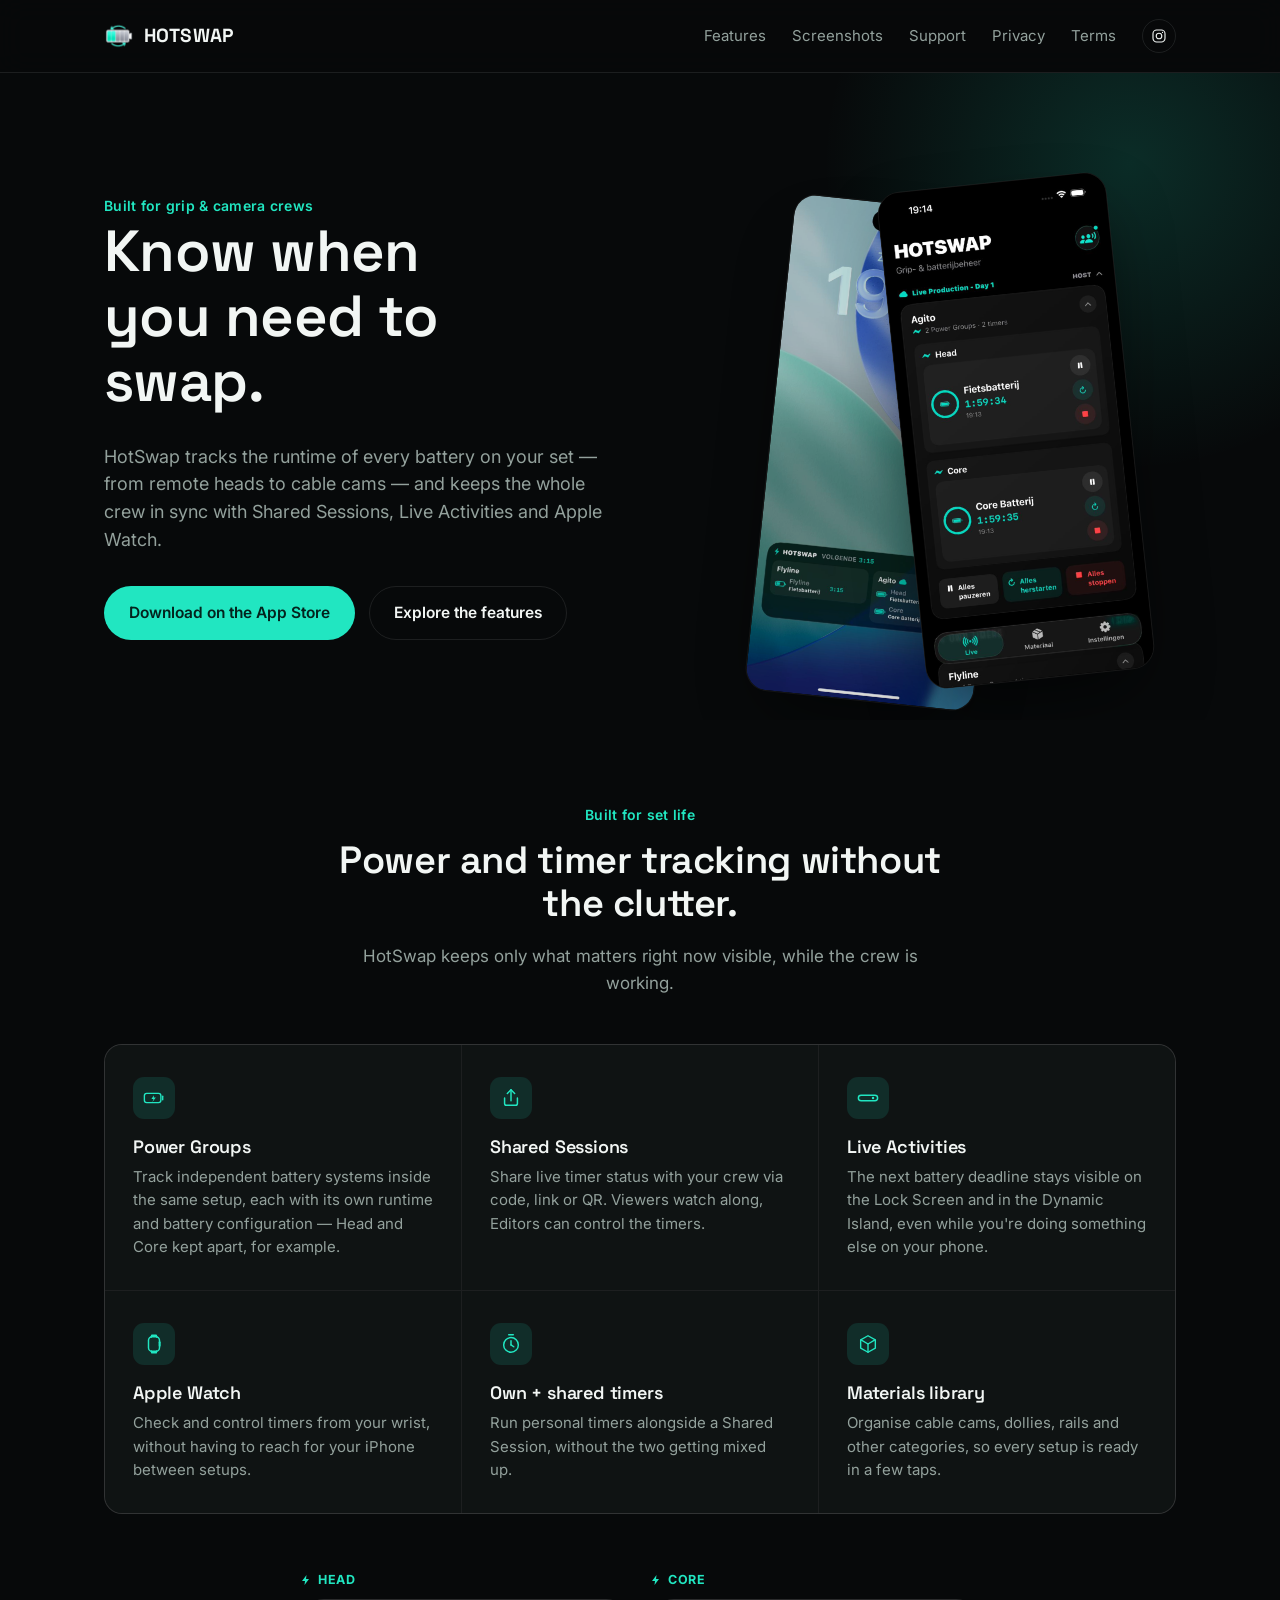
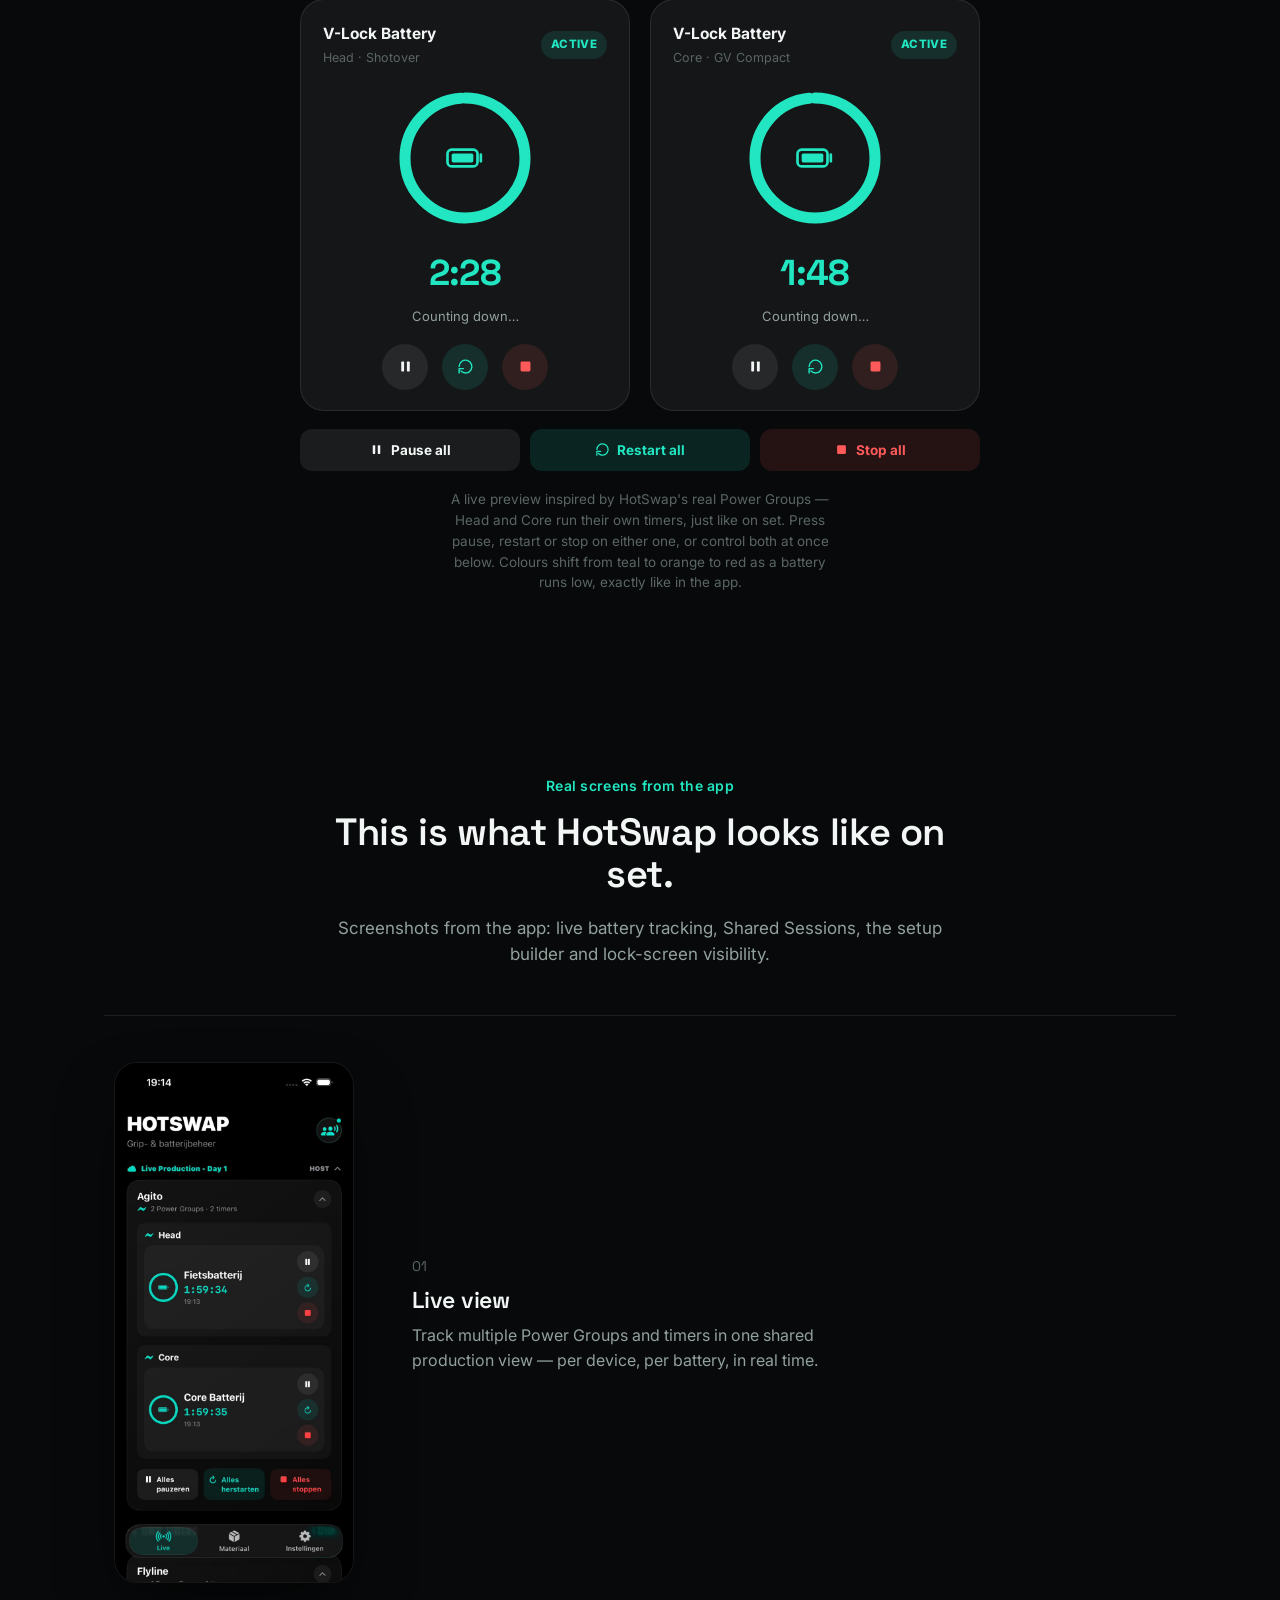
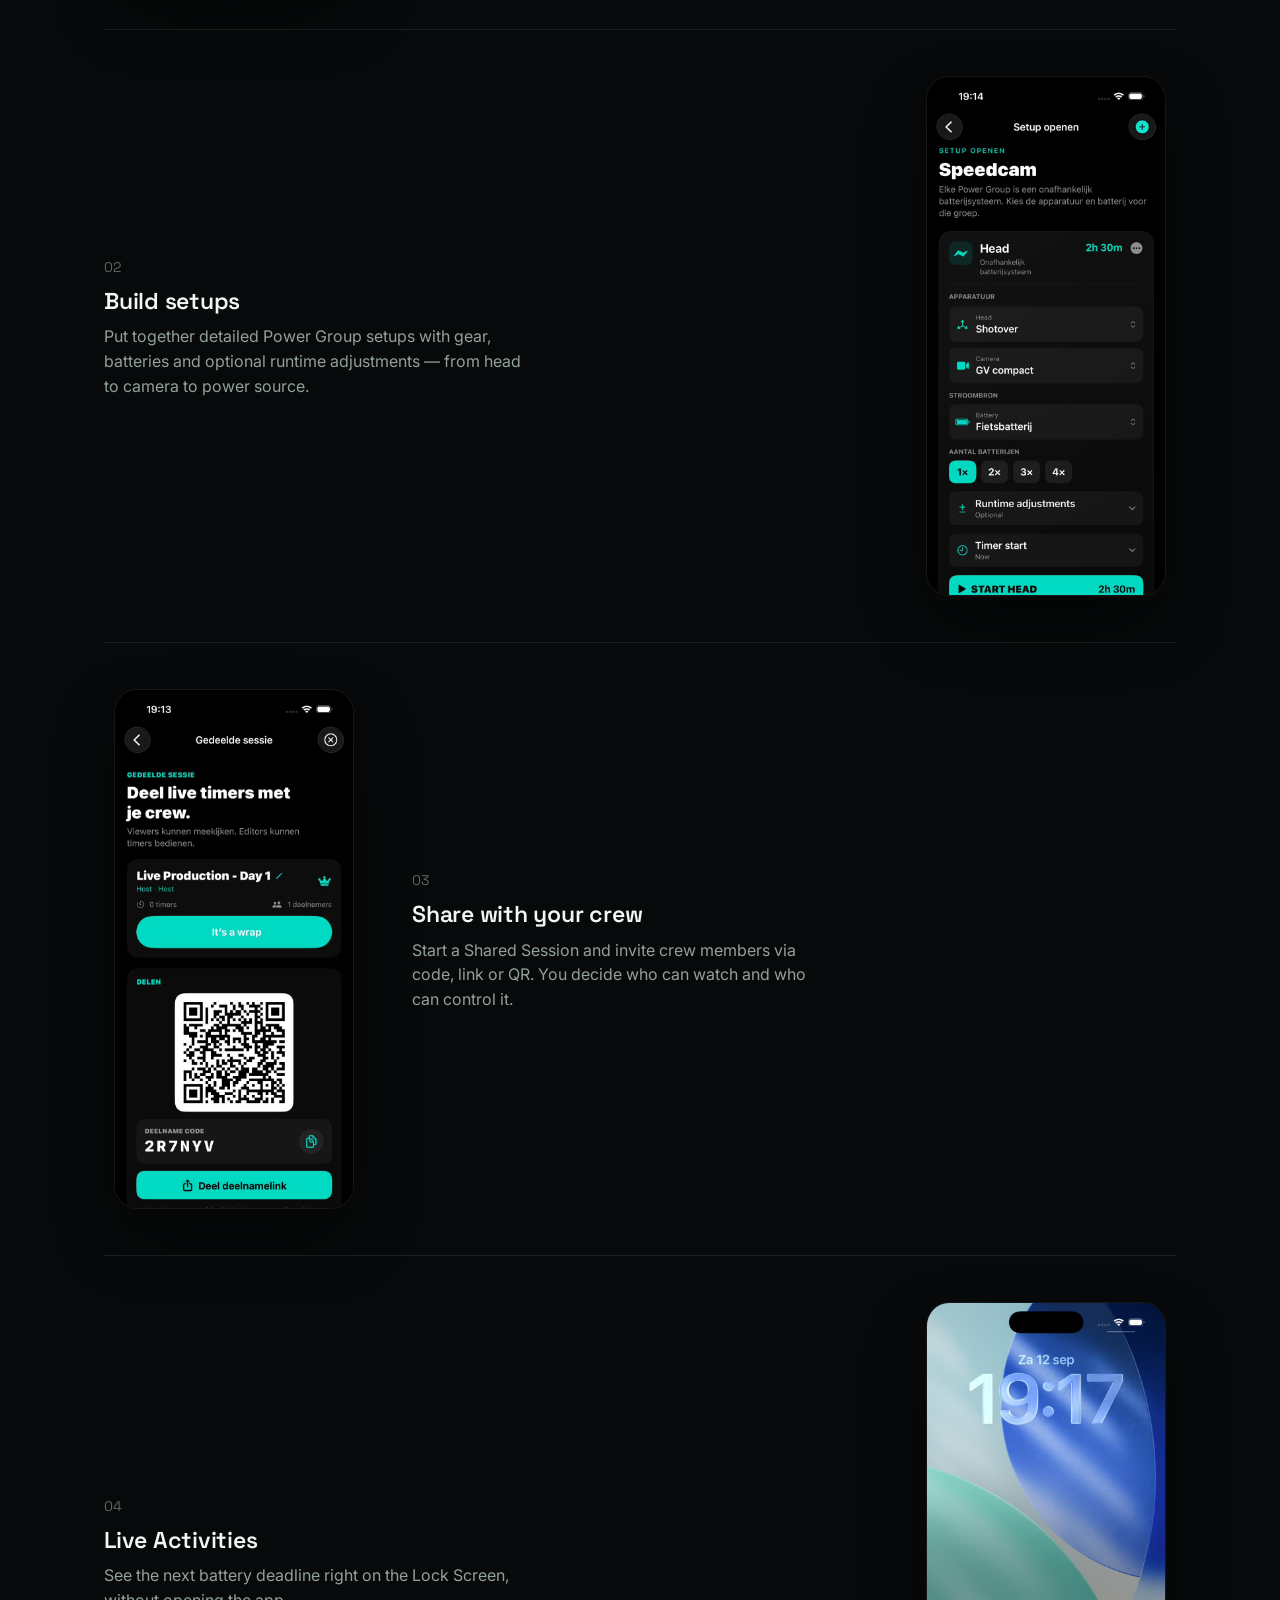
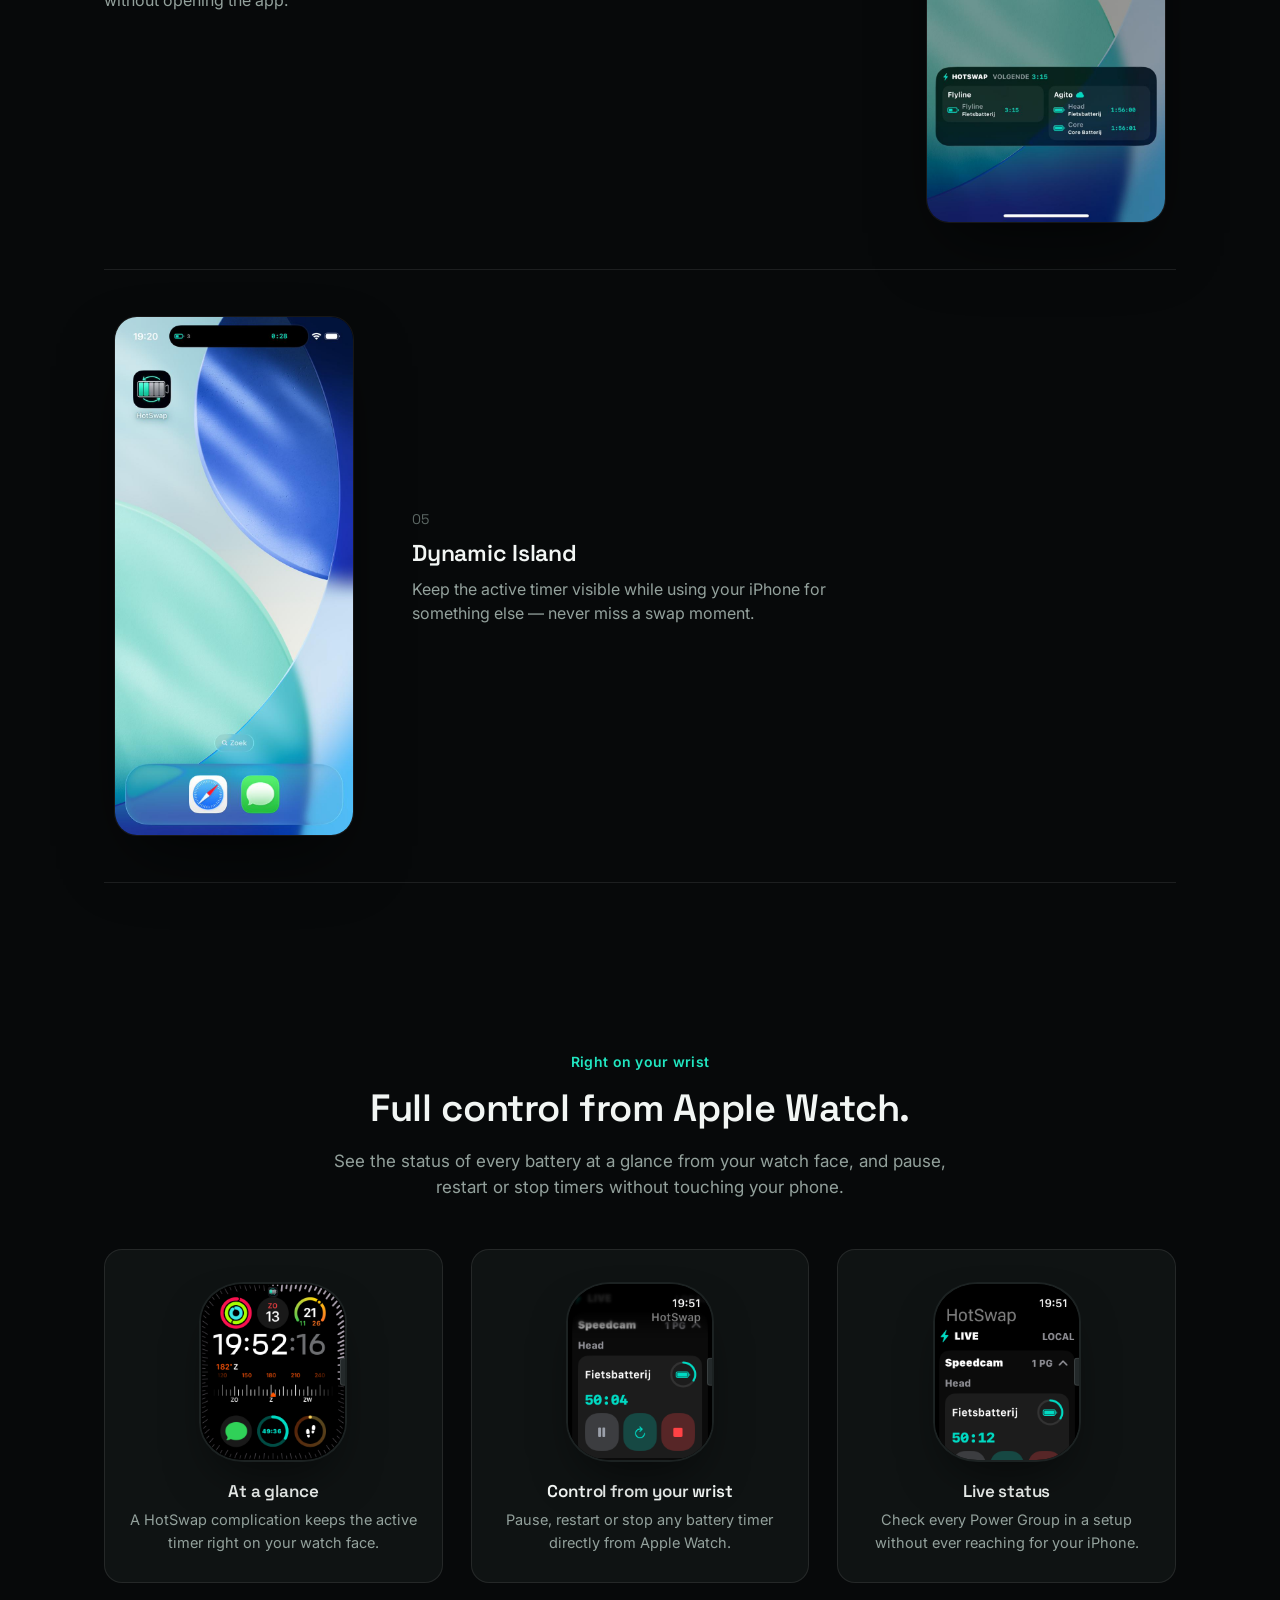
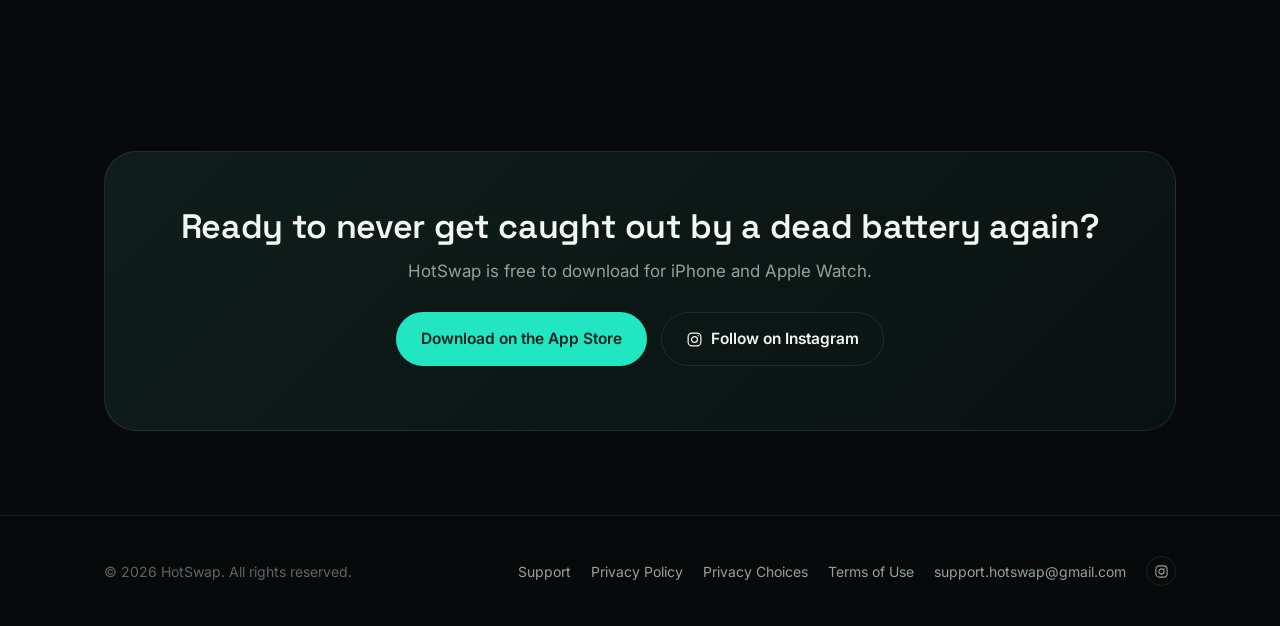
==== commit 01588cb1: "Terms of use update" ====
--- a/index.html
+++ b/index.html
@@ -23,6 +23,7 @@
       <a href="index.html#screenshots">Screenshots</a>
       <a href="support.html">Support</a>
       <a href="privacy.html">Privacy</a>
+      <a href="terms.html">Terms</a>
       <a class="nav-icon-link" href="https://www.instagram.com/hotswap.app?stkn=MXI0ZXZmc3gxMXU3dw%3D%3D&utm_source=qr" target="_blank" rel="noopener" aria-label="HotSwap on Instagram">
         <svg viewBox="0 0 24 24" fill="none" stroke="currentColor" stroke-width="1.7" stroke-linecap="round" stroke-linejoin="round"><rect x="3" y="3" width="18" height="18" rx="5.5"/><circle cx="12" cy="12" r="4.2"/><circle cx="17.3" cy="6.7" r="0.9" fill="currentColor" stroke="none"/></svg>
       </a>
@@ -356,6 +357,7 @@
       <a href="support.html">Support</a>
       <a href="privacy.html">Privacy Policy</a>
       <a href="privacy-choices.html">Privacy Choices</a>
+      <a href="terms.html">Terms of Use</a>
       <a href="mailto:support.hotswap@gmail.com">support.hotswap@gmail.com</a>
       <a class="social-icon" href="https://www.instagram.com/hotswap.app?stkn=MXI0ZXZmc3gxMXU3dw%3D%3D&utm_source=qr" target="_blank" rel="noopener" aria-label="HotSwap on Instagram">
         <svg viewBox="0 0 24 24" fill="none" stroke="currentColor" stroke-width="1.7" stroke-linecap="round" stroke-linejoin="round"><rect x="3" y="3" width="18" height="18" rx="5.5"/><circle cx="12" cy="12" r="4.2"/><circle cx="17.3" cy="6.7" r="0.9" fill="currentColor" stroke="none"/></svg>
--- a/styles.css
+++ b/styles.css
@@ -586,7 +586,7 @@
 
 /* ---------- Interactive timer demo ---------- */
 
-.demo-wrap { display: flex; justify-content: center; }
+.demo-wrap { display: flex; flex-direction: column; align-items: center; }
 
 .timer-demo-card {
   width: 100%;
@@ -733,6 +733,7 @@
   display: grid;
   grid-template-columns: 1fr 1fr;
   gap: 20px;
+  width: 100%;
   max-width: 680px;
   margin: 0 auto;
   align-items: start;
@@ -756,6 +757,7 @@
 .timer-demo-allrow {
   display: flex;
   gap: 10px;
+  width: 100%;
   max-width: 680px;
   margin: 18px auto 0;
 }
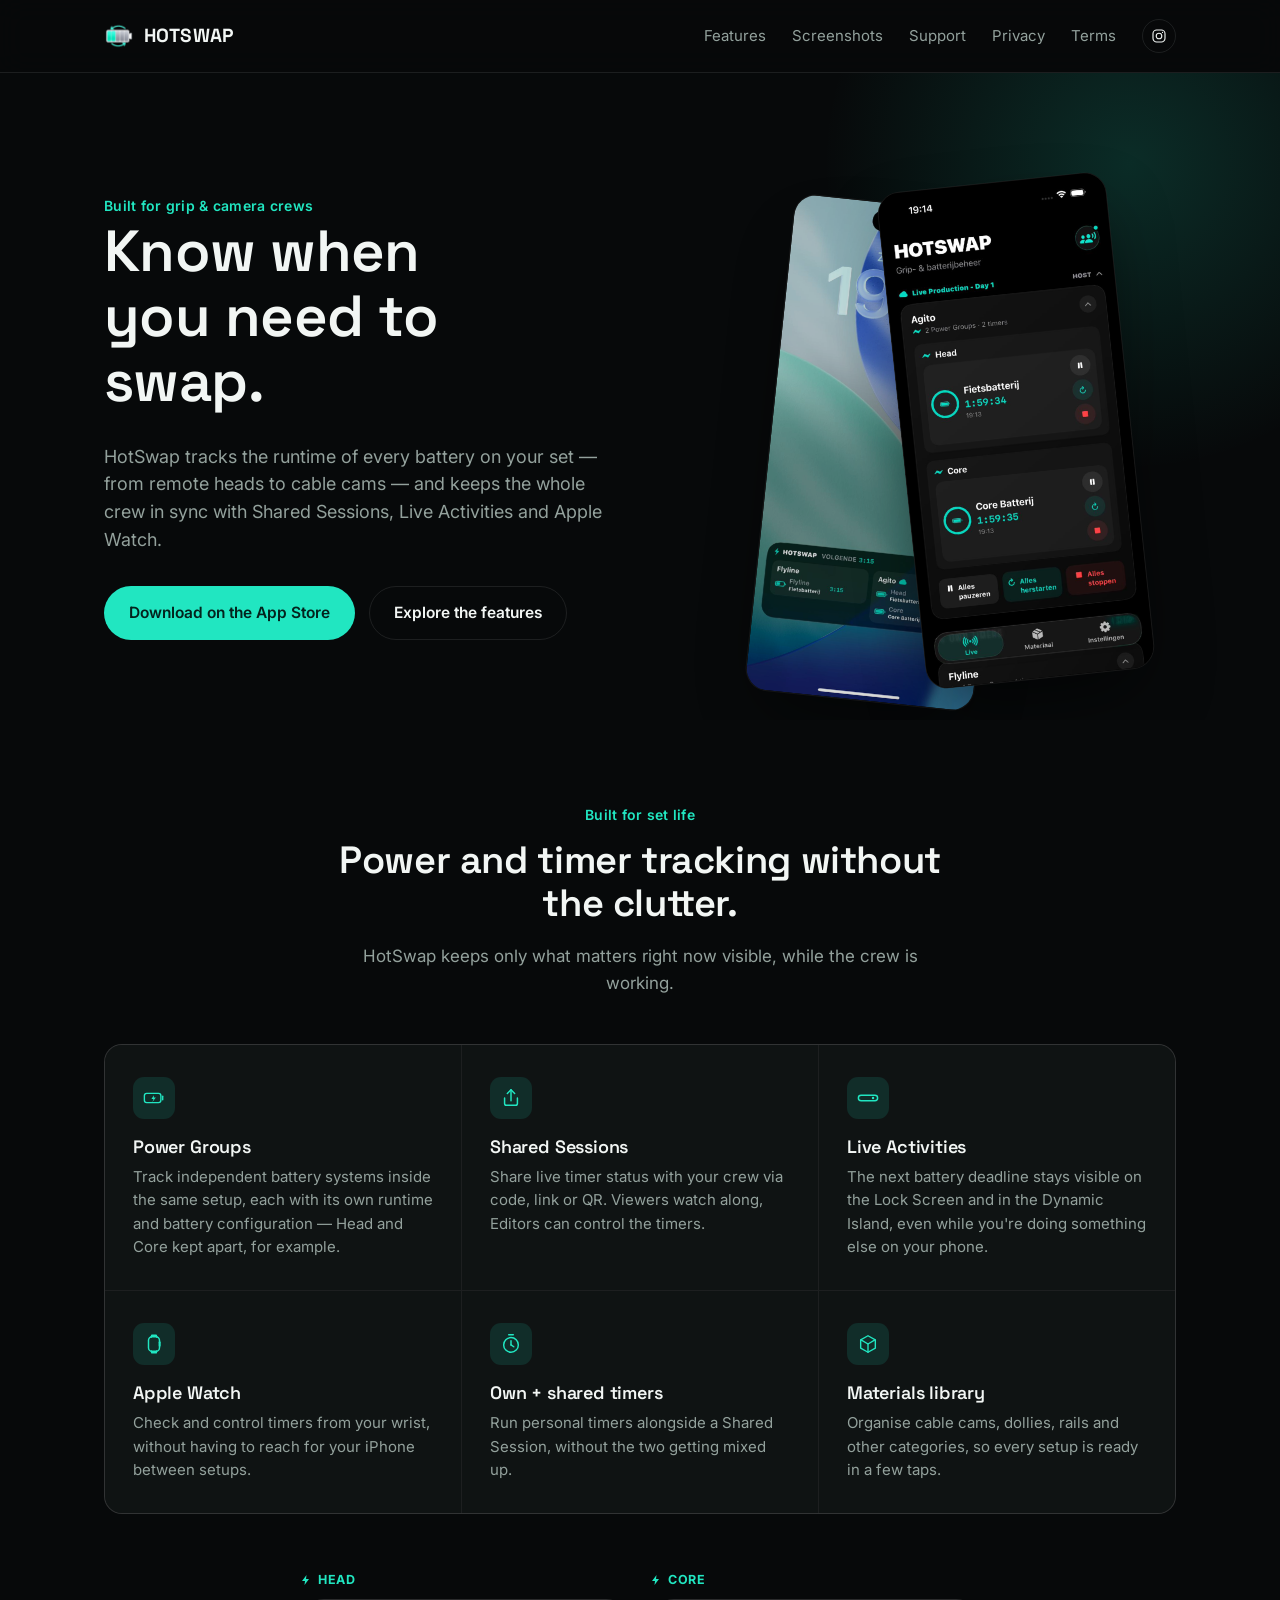
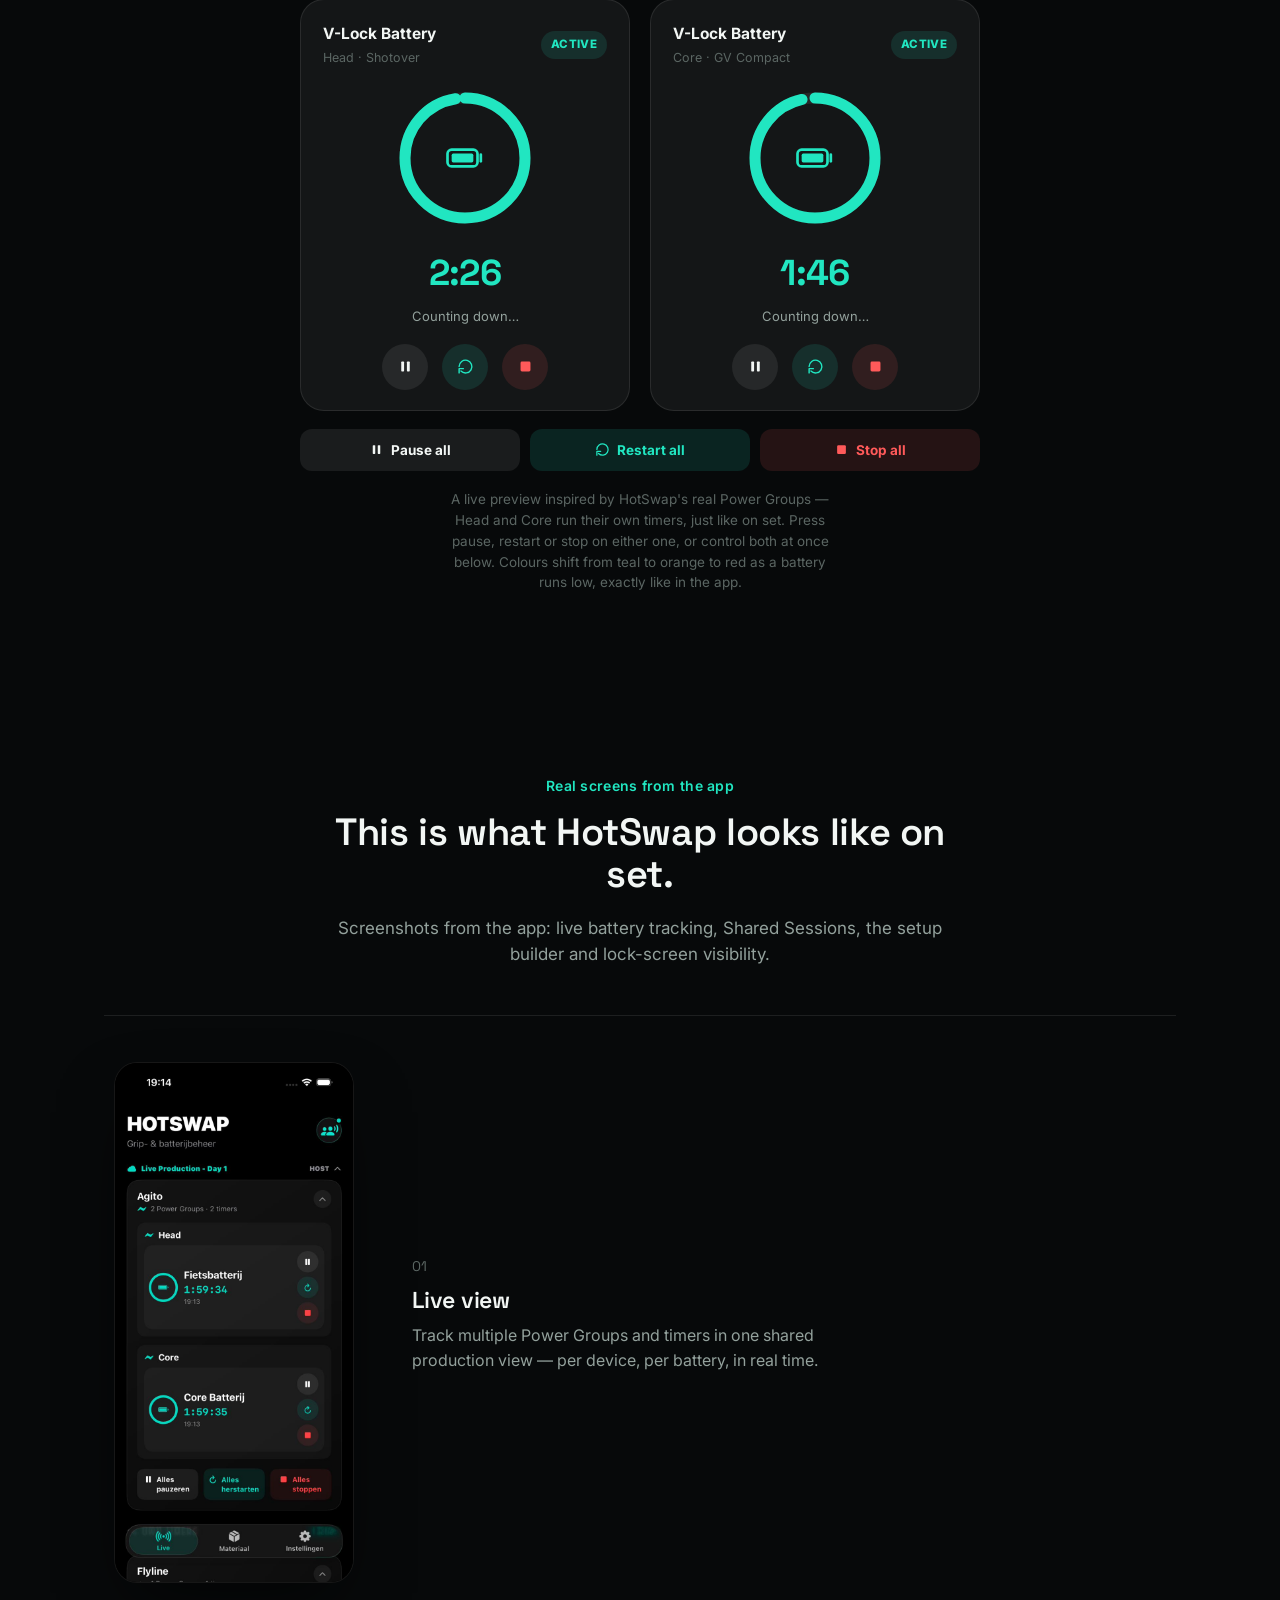
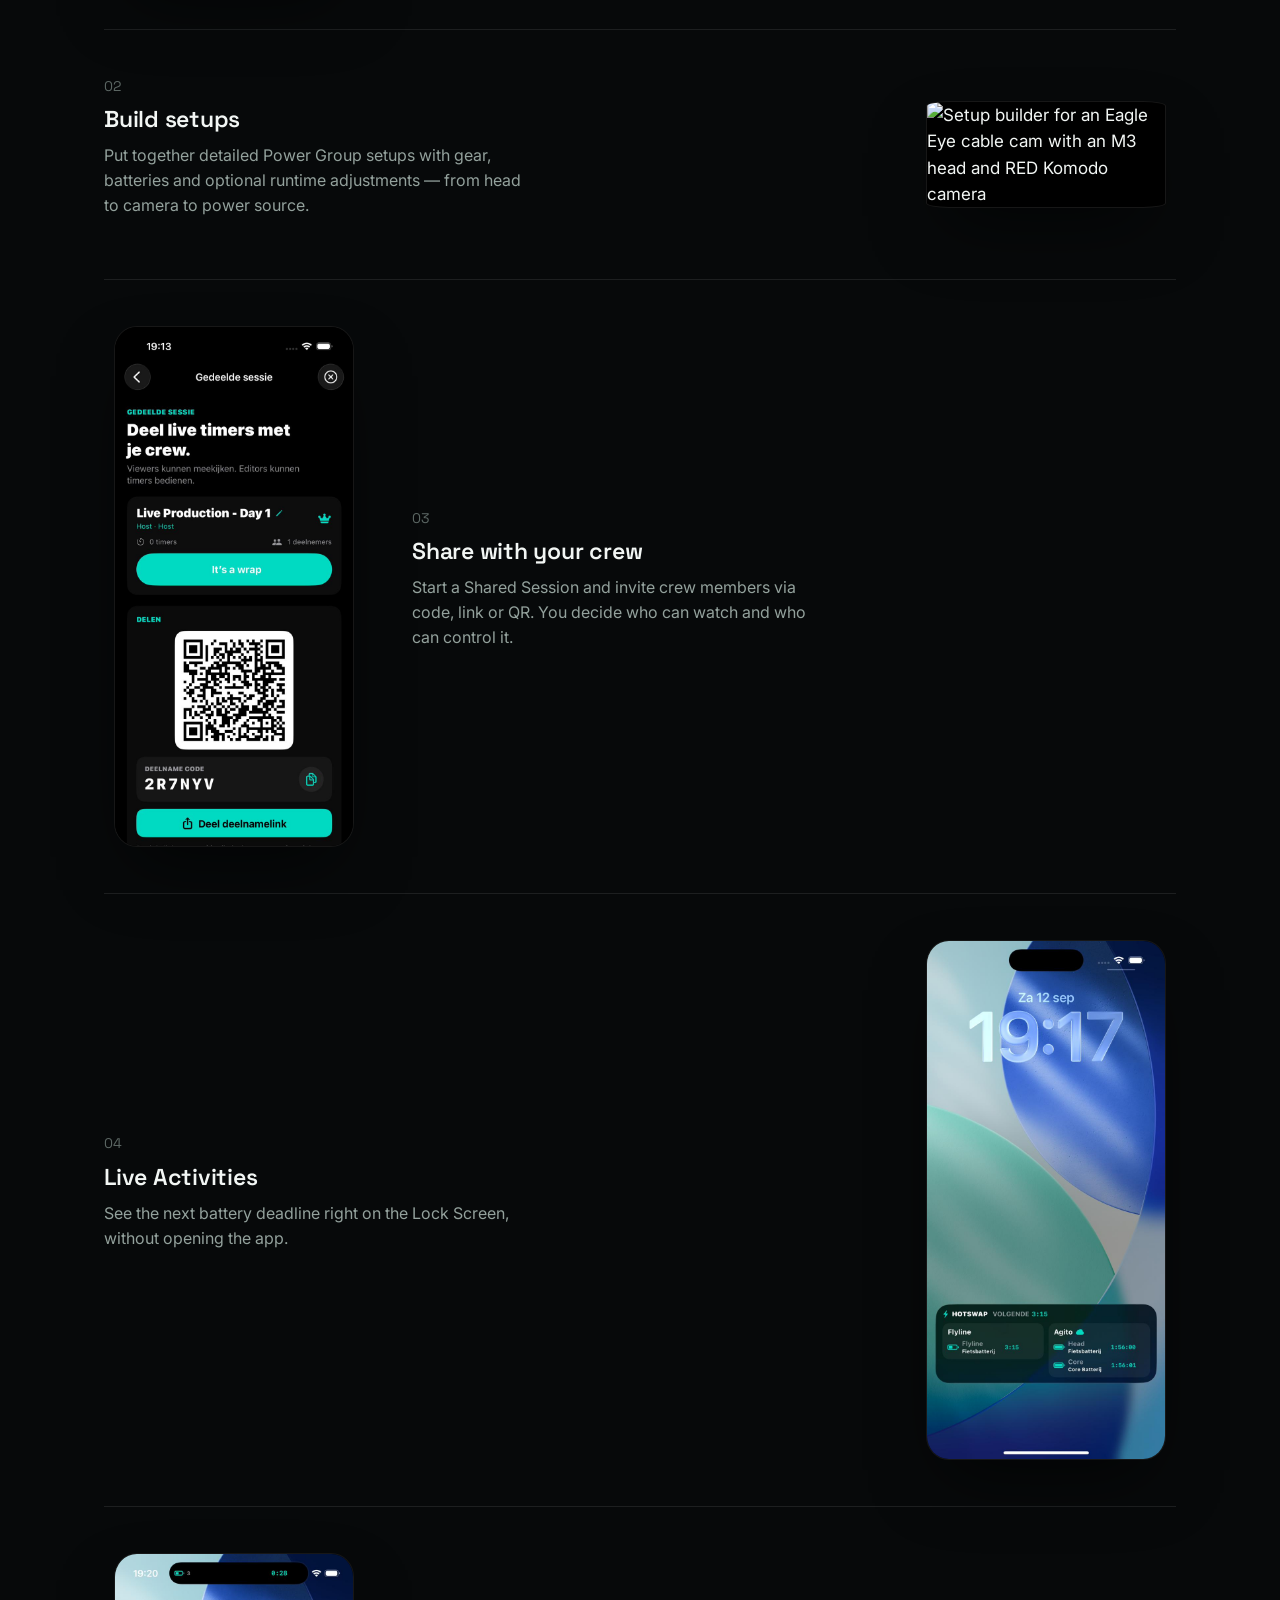
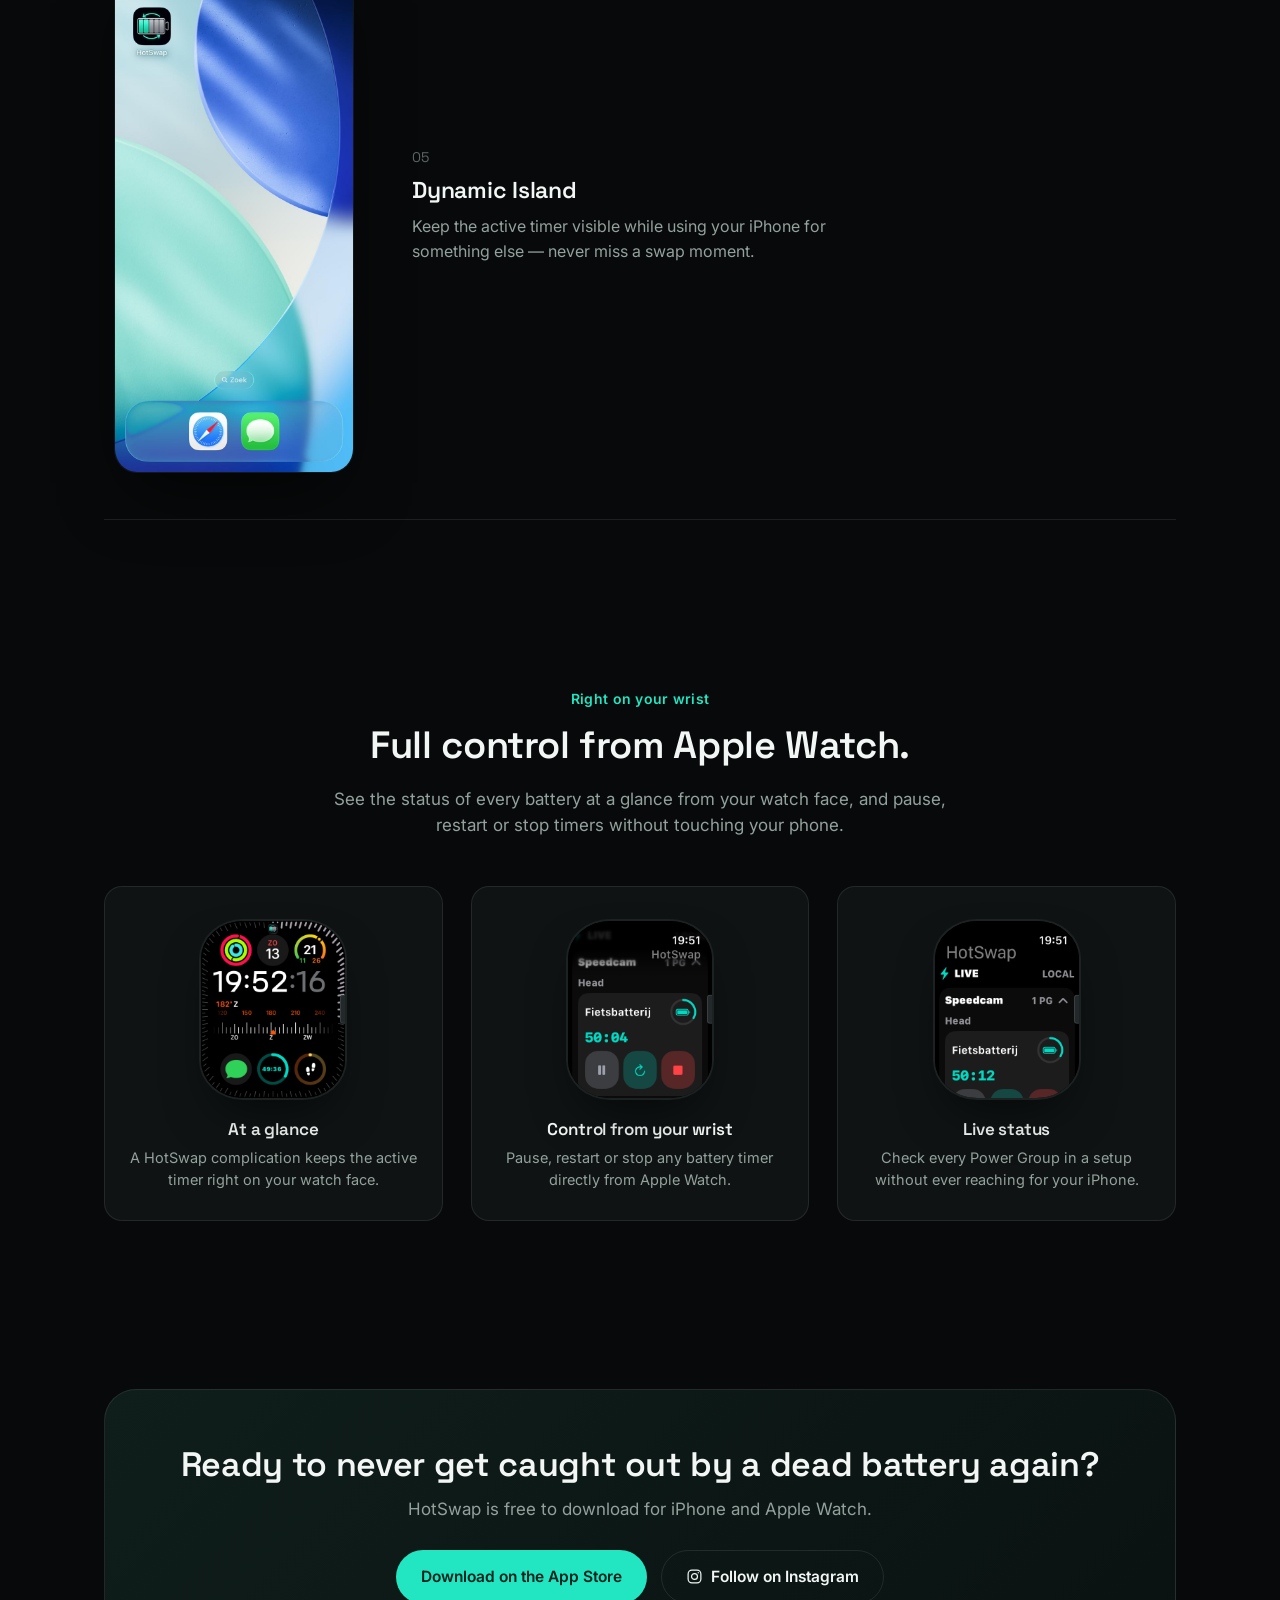
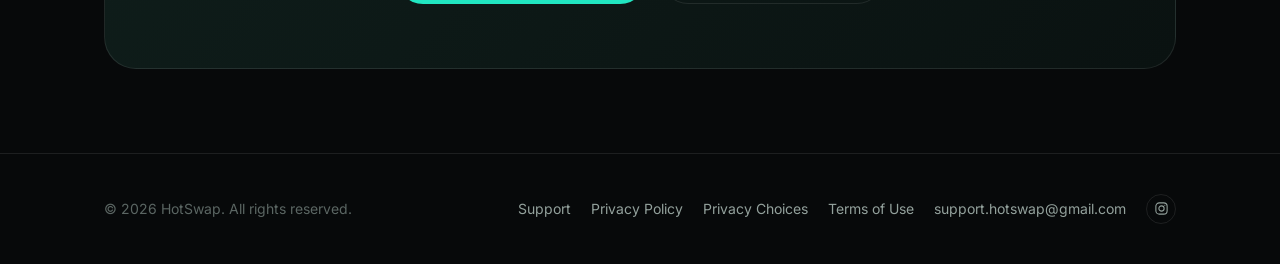
==== commit a4fd15f5: "Add files via upload" ====
--- a/index.html
+++ b/index.html
@@ -262,7 +262,7 @@
 
     <div class="showcase-row reverse">
       <div class="showcase-shot">
-        <div class="phone"><img src="img/setup-speedcam.png" alt="Setup builder for a Speedcam with a Shotover head"></div>
+        <div class="phone"><img src="img/setup-eagleeye.png" alt="Setup builder for an Eagle Eye cable cam with an M3 head and RED Komodo camera"></div>
       </div>
       <div class="showcase-copy">
         <div class="index">02</div>
